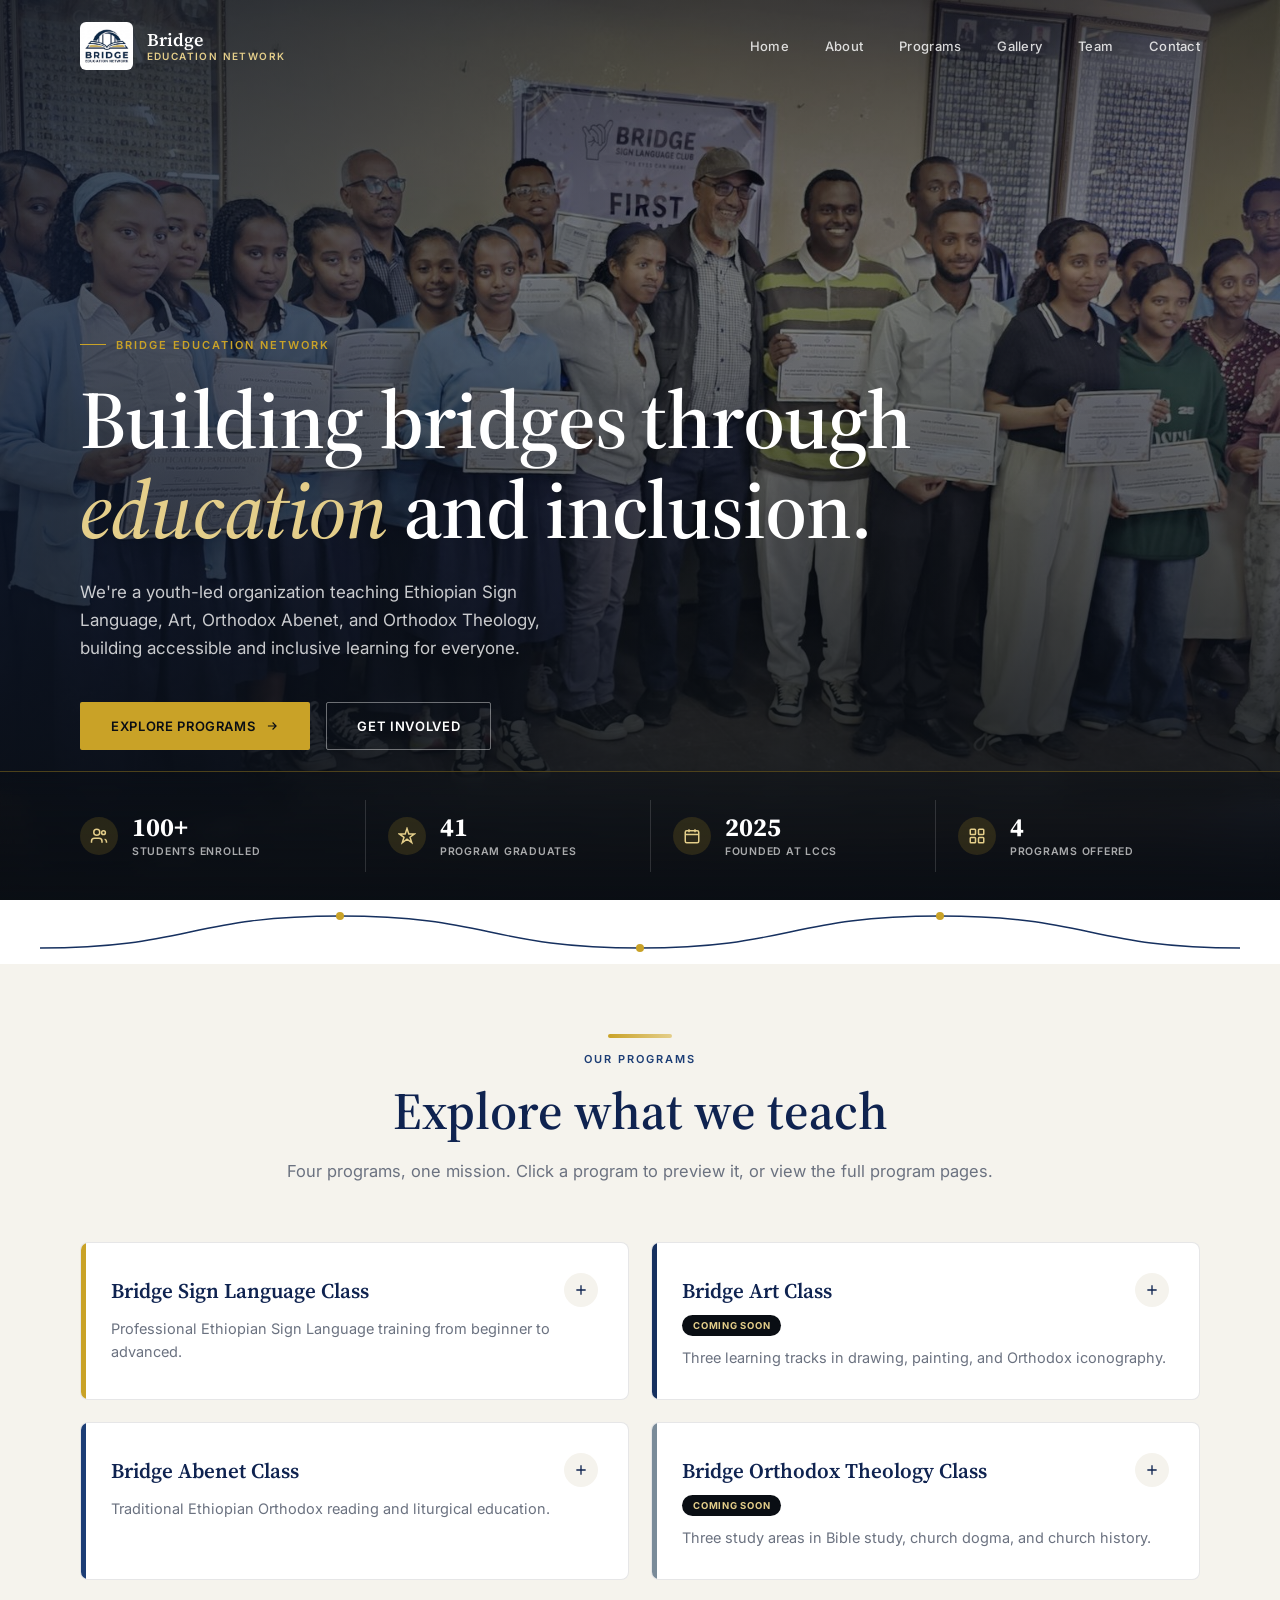
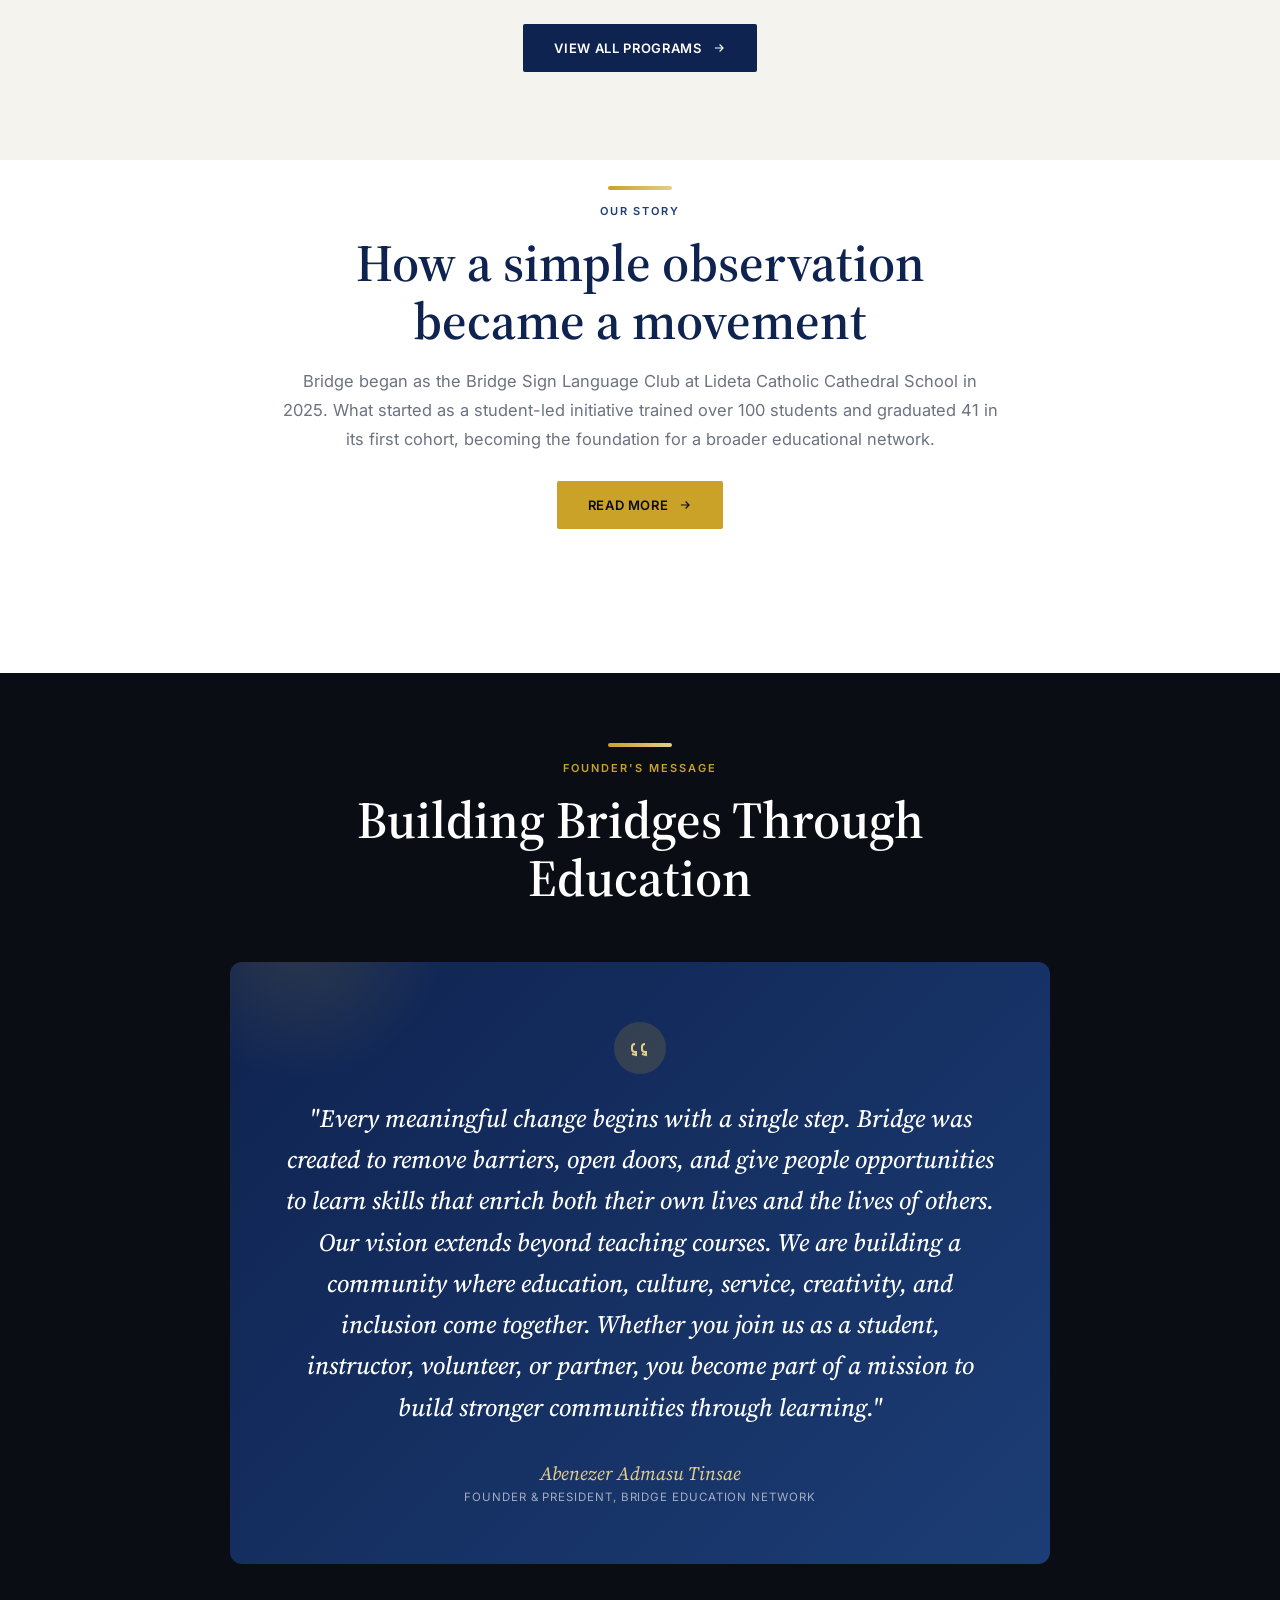
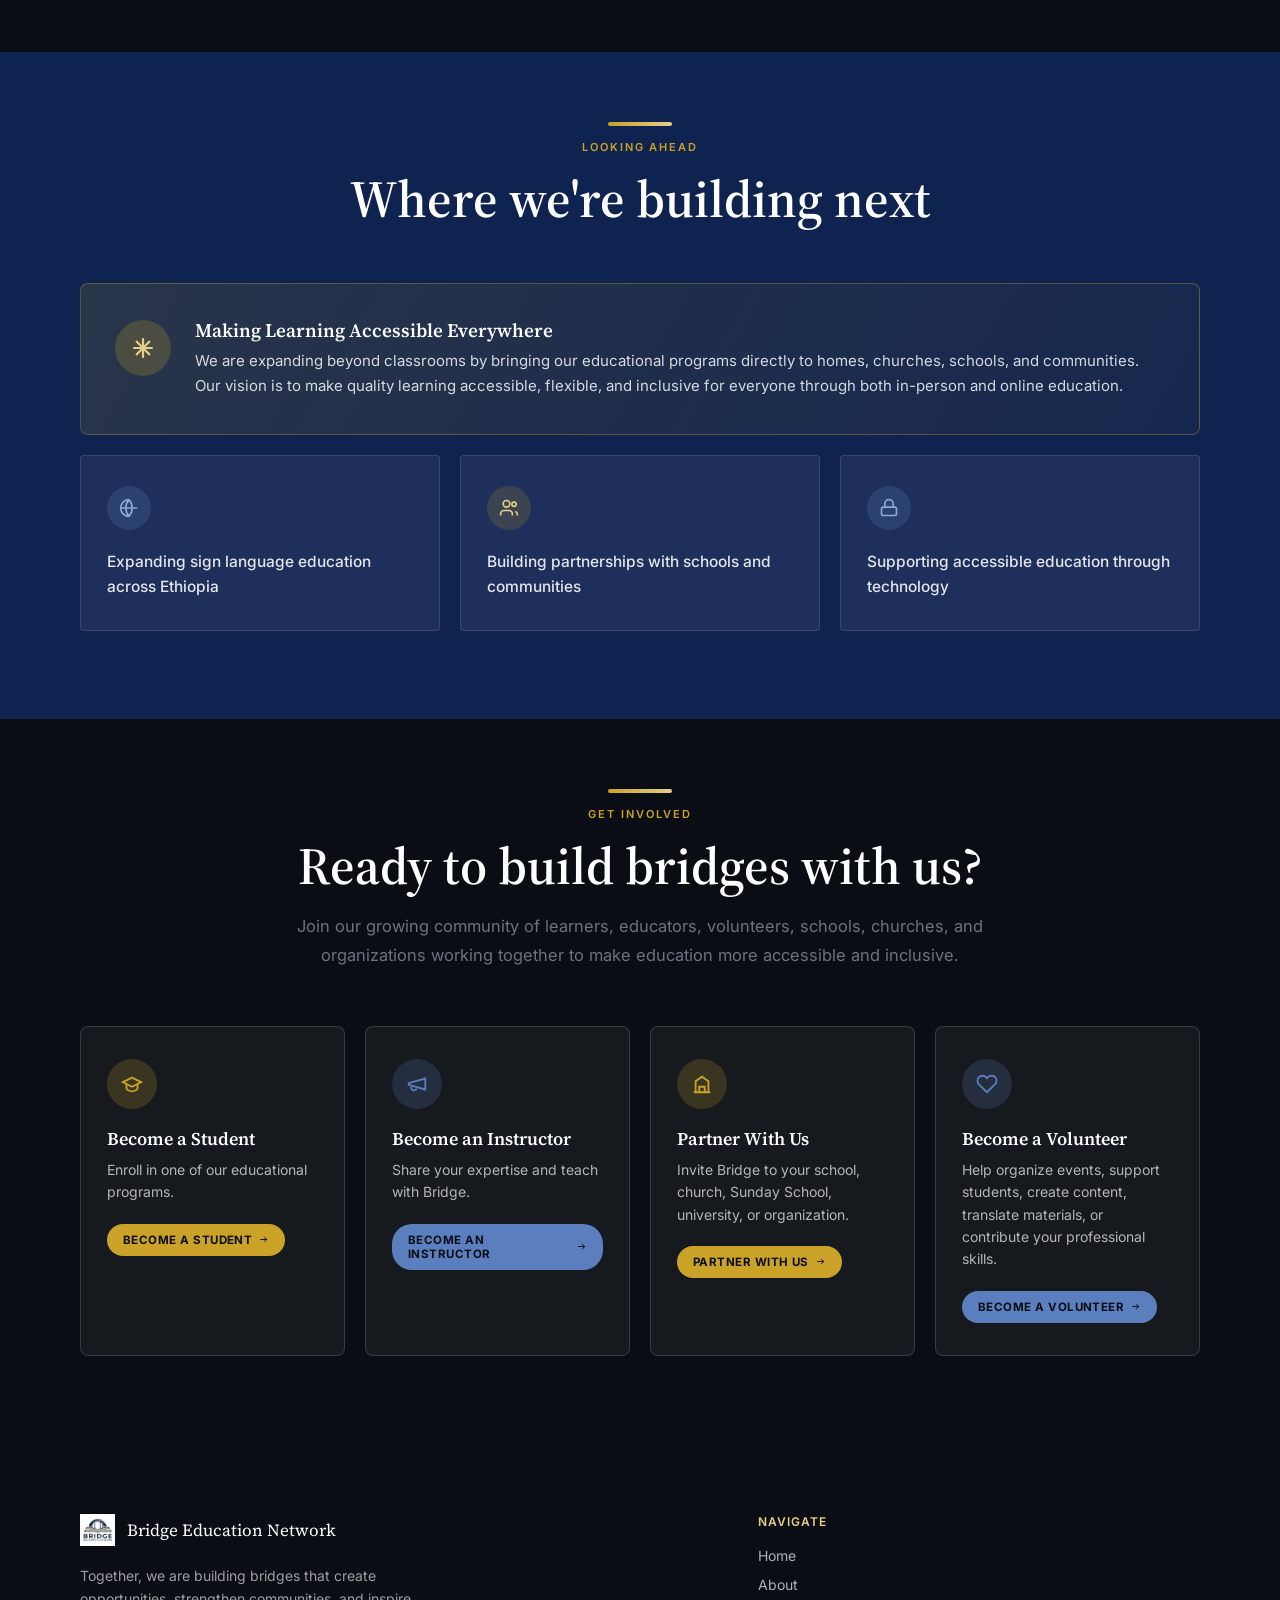
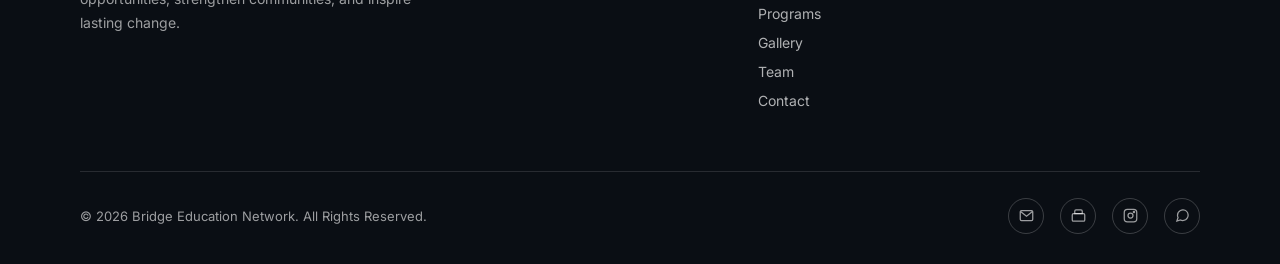
==== index.html @ 85d69e03 "Add files via upload Initial website upload" ====
<!DOCTYPE html>
<html lang="en">
<head>
<meta charset="UTF-8">
<meta name="viewport" content="width=device-width, initial-scale=1.0">
<title>Bridge Education Network</title>
<meta name="description" content="A youth-led educational organization in Ethiopia building inclusive communities through accessible learning in sign language, art, Orthodox Abenet, and theology.">

<meta property="og:description" content="Building bridges through education and inclusion — sign language, art, Orthodox Abenet, and theology programs for everyone.">
<meta property="og:image" content="assets/hero-group.jpg">
<meta property="og:type" content="website">
<link rel="icon" type="image/jpeg" href="assets/favicon.jpg">
<link rel="icon" type="image/jpeg" href="assets/logo.jpg">
<link rel="preconnect" href="https://fonts.googleapis.com">
<link rel="preconnect" href="https://fonts.gstatic.com" crossorigin>
<link href="https://fonts.googleapis.com/css2?family=Source+Serif+4:opsz,wght@8..60,400;8..60,500;8..60,600;8..60,700&family=Inter:wght@400;500;600;700&display=swap" rel="stylesheet">
<link rel="stylesheet" href="assets/style.css">
</head>
<body>

<div id="bridge-progress"><div id="bridge-progress-fill"></div></div>

<header id="siteHeader">
  <nav>
    <a href="index.html#home" class="brand">
      <img src="assets/logo.jpg" alt="Bridge Education Network logo" onerror="this.style.display='none'">
      <div>
        <span>Bridge</span>
        <small>Education Network</small>
      </div>
    </a>
    <div class="nav-links" id="navLinks">
      <a href="index.html" onclick="closeMenu()">Home</a>
      <a href="about.html" onclick="closeMenu()">About</a>
      <a href="programs.html" onclick="closeMenu()">Programs</a>
      <a href="gallery.html" onclick="closeMenu()">Gallery</a>
      <a href="team.html" onclick="closeMenu()">Team</a>
      <a href="contact.html" onclick="closeMenu()">Contact</a>
    </div>
    <button class="menu-btn" id="menuBtn" aria-label="Open menu">☰</button>
  </nav>
</header>
<div class="nav-overlay" id="navOverlay"></div>

<!-- HERO -->
<section class="hero" id="home">
  <div class="hero-bg"></div>
  <div class="hero-scrim"></div>
  <div class="hero-content">
    <div class="eyebrow">Bridge Education Network</div>
    <h1>Building bridges through <em>education</em> and inclusion.</h1>
    <p class="hero-sub">We're a youth-led organization teaching Ethiopian Sign Language, Art, Orthodox Abenet, and Orthodox Theology, building accessible and inclusive learning for everyone.</p>
    <div class="hero-actions">
      <a href="programs.html" class="btn btn-primary">Explore Programs <svg viewBox="0 0 24 24" fill="none" stroke="currentColor" stroke-width="2" aria-hidden="true"><path d="M5 12h14M13 6l6 6-6 6"/></svg></a>
      <a href="#involved" class="btn btn-outline">Get Involved</a>
    </div>
  </div>
  <div class="hero-stats">
    <div class="hero-stats-inner">
      <div class="stat">
        <div class="stat-icon"><svg viewBox="0 0 24 24" fill="none" stroke="currentColor" stroke-width="2" aria-hidden="true"><circle cx="9" cy="7" r="4"/><path d="M2 21v-2a4 4 0 014-4h6a4 4 0 014 4v2"/><circle cx="18" cy="7.5" r="2.5"/><path d="M22 21v-1.5a3.5 3.5 0 00-2.5-3.36"/></svg></div>
        <div><div class="num counter-num" data-target="100" data-suffix="+">0</div><div class="lbl">Students Enrolled</div></div>
      </div>
      <div class="stat">
        <div class="stat-icon"><svg viewBox="0 0 24 24" fill="none" stroke="currentColor" stroke-width="2" aria-hidden="true"><path d="M12 2l2.4 7.2H22l-6 4.4 2.3 7.2-6.3-4.5L5.7 21l2.3-7.2-6-4.4h7.6z"/></svg></div>
        <div><div class="num counter-num" data-target="41" data-suffix="">0</div><div class="lbl">Program Graduates</div></div>
      </div>
      <div class="stat">
        <div class="stat-icon"><svg viewBox="0 0 24 24" fill="none" stroke="currentColor" stroke-width="2" aria-hidden="true"><rect x="3" y="5" width="18" height="16" rx="2"/><path d="M16 3v4M8 3v4M3 10h18"/></svg></div>
        <div><div class="num">2025</div><div class="lbl">Founded At LCCS</div></div>
      </div>
      <div class="stat">
        <div class="stat-icon"><svg viewBox="0 0 24 24" fill="none" stroke="currentColor" stroke-width="2" aria-hidden="true"><rect x="3" y="3" width="7" height="7" rx="1"/><rect x="14" y="3" width="7" height="7" rx="1"/><rect x="3" y="14" width="7" height="7" rx="1"/><rect x="14" y="14" width="7" height="7" rx="1"/></svg></div>
        <div><div class="num counter-num" data-target="4" data-suffix="">0</div><div class="lbl">Programs Offered</div></div>
      </div>
    </div>
  </div>
</section>

<div class="bridge-divider" id="bridgeDivider">
  <svg viewBox="0 0 1200 64" preserveAspectRatio="none" aria-hidden="true">
    <path d="M0,48 C150,48 150,16 300,16 C450,16 450,48 600,48 C750,48 750,16 900,16 C1050,16 1050,48 1200,48" />
    <circle cx="300" cy="16" r="4"/>
    <circle cx="600" cy="48" r="4"/>
    <circle cx="900" cy="16" r="4"/>
  </svg>
</div>

<!-- OUR PROGRAMS -->
<section class="section section-parchment" id="programs">
  <div class="wrap">
    <div class="head-lg reveal">
      <div class="eyebrow dark">Our Programs</div>
      <h2>Explore what we teach</h2>
      <p>Four programs, one mission. Click a program to preview it, or view the full program pages.</p>
    </div>
    <div class="summary-programs-grid reveal-stagger">
      <div class="summary-card" onclick="this.classList.toggle('expanded')">
        <div class="summary-card-top">
          <h3>Bridge Sign Language Class</h3>
          <div class="summary-toggle"><svg viewBox="0 0 24 24" fill="none" stroke="currentColor" stroke-width="2" aria-hidden="true"><path d="M12 5v14M5 12h14"/></svg></div>
        </div>
        <p class="summary-desc">Professional Ethiopian Sign Language training from beginner to advanced.</p>
        <div class="summary-body">
          <div class="summary-body-inner">
            <h5>What It Is</h5>
            <p>Professional Ethiopian Sign Language training from beginner to advanced levels, helping bridge communication between Deaf and hearing communities.</p>
            <h5>Who It's For</h5>
            <p>Everyone.</p>
            <h5>Learning Methods</h5>
            <ul>
              <li>Online Group Classes</li>
              <li>Online Private (VIP)</li>
              <li>Home-to-Home Private (VIP)</li>
              <li>Schools &amp; Organizations</li>
            </ul>
            <h5>Applications Open — Cohort 1</h5>
            <ul>
              <li>Beginner: Tue &amp; Sat, 3:00–4:00 PM or 7:00–8:00 PM — starts Aug 15, 2026</li>
              <li>Intermediate: Tue &amp; Sat, 4:00–5:00 PM or 6:00–7:00 PM — starts Aug 15–18, 2026</li>
            </ul>
            <div class="countdown-row" data-countdown="2026-08-15T00:00:00+03:00" style="margin-top:14px;">
              <div class="countdown-unit"><div class="num cd-days">00</div><div class="lbl">Days</div></div>
              <div class="countdown-unit"><div class="num cd-hours">00</div><div class="lbl">Hours</div></div>
              <div class="countdown-unit"><div class="num cd-mins">00</div><div class="lbl">Minutes</div></div>
              <div class="countdown-unit"><div class="num cd-secs">00</div><div class="lbl">Seconds</div></div>
            </div>
            <a href="programs.html#sign-language" class="summary-learnmore">Learn More <svg viewBox="0 0 24 24" fill="none" stroke="currentColor" stroke-width="2" aria-hidden="true"><path d="M5 12h14M13 6l6 6-6 6"/></svg></a>
          </div>
        </div>
      </div>
      <div class="summary-card" onclick="this.classList.toggle('expanded')">
        <div class="summary-card-top">
          <h3>Bridge Art Class</h3>
          <div class="summary-toggle"><svg viewBox="0 0 24 24" fill="none" stroke="currentColor" stroke-width="2" aria-hidden="true"><path d="M12 5v14M5 12h14"/></svg></div>
        </div>
        <span class="coming-soon-badge" style="position:static;display:inline-block;margin-top:8px;">Coming Soon</span>
        <p class="summary-desc">Three learning tracks in drawing, painting, and Orthodox iconography.</p>
        <div class="summary-body">
          <div class="summary-body-inner">
            <h5>What It Is</h5>
            <p>Three learning tracks covering Pencil Drawing, Watercolor and Oil and Acrylic Painting, and Orthodox Iconography.</p>
            <h5>Who It's For</h5>
            <p>Everyone.</p>
            <h5>Learning Methods</h5>
            <ul>
              <li>Online Group Classes</li>
              <li>Online Private (VIP)</li>
              <li>Home-to-Home Private (VIP)</li>
              <li>Schools and Organizations</li>
            </ul>
            <a href="programs.html#art-school" class="summary-learnmore">Learn More <svg viewBox="0 0 24 24" fill="none" stroke="currentColor" stroke-width="2" aria-hidden="true"><path d="M5 12h14M13 6l6 6-6 6"/></svg></a>
          </div>
        </div>
      </div>
      <div class="summary-card" onclick="this.classList.toggle('expanded')">
        <div class="summary-card-top">
          <h3>Bridge Abenet Class</h3>
          <div class="summary-toggle"><svg viewBox="0 0 24 24" fill="none" stroke="currentColor" stroke-width="2" aria-hidden="true"><path d="M12 5v14M5 12h14"/></svg></div>
        </div>
        <p class="summary-desc">Traditional Ethiopian Orthodox reading and liturgical education.</p>
        <div class="summary-body">
          <div class="summary-body-inner">
            <h5>What It Is</h5>
            <p>Traditional Ethiopian Orthodox reading and liturgical education across two divisions.</p>
            <h5>Who It's For</h5>
            <p>Children, youth, adults, families, and anyone interested.</p>
            <h5>Learning Methods</h5>
            <ul>
              <li>Online Group Classes</li>
              <li>Online Private (VIP)</li>
              <li>Home-to-Home Private (VIP)</li>
            </ul>
            <h5>Applications Open</h5>
            <ul>
              <li>Reading Division: Mon &amp; Fri, 3:00–4:00 PM</li>
              <li>Melody Division: Mon &amp; Fri, 4:00–5:00 PM</li>
              <li>Starting August 17, 2026</li>
            </ul>
            <div class="countdown-row" data-countdown="2026-08-17T00:00:00+03:00" style="margin-top:14px;">
              <div class="countdown-unit"><div class="num cd-days">00</div><div class="lbl">Days</div></div>
              <div class="countdown-unit"><div class="num cd-hours">00</div><div class="lbl">Hours</div></div>
              <div class="countdown-unit"><div class="num cd-mins">00</div><div class="lbl">Minutes</div></div>
              <div class="countdown-unit"><div class="num cd-secs">00</div><div class="lbl">Seconds</div></div>
            </div>
            <a href="programs.html#abenet" class="summary-learnmore">Learn More <svg viewBox="0 0 24 24" fill="none" stroke="currentColor" stroke-width="2" aria-hidden="true"><path d="M5 12h14M13 6l6 6-6 6"/></svg></a>
          </div>
        </div>
      </div>
      <div class="summary-card" onclick="this.classList.toggle('expanded')">
        <div class="summary-card-top">
          <h3>Bridge Orthodox Theology Class</h3>
          <div class="summary-toggle"><svg viewBox="0 0 24 24" fill="none" stroke="currentColor" stroke-width="2" aria-hidden="true"><path d="M12 5v14M5 12h14"/></svg></div>
        </div>
        <span class="coming-soon-badge" style="position:static;display:inline-block;margin-top:8px;">Coming Soon</span>
        <p class="summary-desc">Three study areas in Bible study, church dogma, and church history.</p>
        <div class="summary-body">
          <div class="summary-body-inner">
            <h5>What It Is</h5>
            <p>Three study areas covering Bible Study, Church Dogma, and Church History.</p>
            <h5>Who It's For</h5>
            <p>Children, youth, adults, families, and anyone interested.</p>
            <h5>Learning Methods</h5>
            <ul>
              <li>Group Classes</li>
              <li>Online Private (VIP)</li>
              <li>Home-to-Home Private (VIP)</li>
            </ul>
            <a href="programs.html#theology" class="summary-learnmore">Learn More <svg viewBox="0 0 24 24" fill="none" stroke="currentColor" stroke-width="2" aria-hidden="true"><path d="M5 12h14M13 6l6 6-6 6"/></svg></a>
          </div>
        </div>
      </div>
    </div>
    <div style="text-align:center;margin-top:44px;">
      <a href="programs.html" class="btn btn-primary" style="background:var(--navy);color:#fff;">View All Programs <svg viewBox="0 0 24 24" fill="none" stroke="currentColor" stroke-width="2" aria-hidden="true"><path d="M5 12h14M13 6l6 6-6 6"/></svg></a>
    </div>
  </div>
</section>

<!-- OUR STORY (short) -->
<section class="section" id="story">
  <div class="wrap">
    <div class="head-lg reveal">
      <div class="eyebrow dark">Our Story</div>
      <h2>How a simple observation became a movement</h2>
      <p>Bridge began as the Bridge Sign Language Club at Lideta Catholic Cathedral School in 2025. What started as a student-led initiative trained over 100 students and graduated 41 in its first cohort, becoming the foundation for a broader educational network.</p>
      <a href="about.html" class="btn btn-primary" style="margin-top:28px;">Read More <svg viewBox="0 0 24 24" fill="none" stroke="currentColor" stroke-width="2" aria-hidden="true"><path d="M5 12h14M13 6l6 6-6 6"/></svg></a>
    </div>
  </div>
</section>

<!-- FOUNDER'S MESSAGE -->
<section class="section section-dark">
  <div class="wrap">
    <div class="head-lg reveal">
      <div class="eyebrow">Founder's Message</div>
      <h2 style="color:var(--white);">Building Bridges Through Education</h2>
    </div>
    <div class="founder-msg-panel reveal">
      <div class="founder-msg-quote-icon"><svg viewBox="0 0 24 24" fill="none" stroke="currentColor" stroke-width="2" aria-hidden="true"><path d="M7 8a3 3 0 00-3 3v2a3 3 0 003 3h1v3l-4-1M17 8a3 3 0 00-3 3v2a3 3 0 003 3h1v3l-4-1"/></svg></div>
      <blockquote>"Every meaningful change begins with a single step. Bridge was created to remove barriers, open doors, and give people opportunities to learn skills that enrich both their own lives and the lives of others. Our vision extends beyond teaching courses. We are building a community where education, culture, service, creativity, and inclusion come together. Whether you join us as a student, instructor, volunteer, or partner, you become part of a mission to build stronger communities through learning."</blockquote>
      <div class="founder-msg-sign">
        <div class="name">Abenezer Admasu Tinsae</div>
        <div class="role">Founder &amp; President, Bridge Education Network</div>
      </div>
    </div>
  </div>
</section>

<!-- LOOKING AHEAD -->
<section class="section section-navy">
  <div class="wrap">
    <div class="head-lg reveal">
      <div class="eyebrow">Looking Ahead</div>
      <h2>Where we're building next</h2>
    </div>
    <div class="ahead-grid reveal-stagger">
      <div class="ahead-featured">
        <div class="ahead-icon"><svg viewBox="0 0 24 24" fill="none" stroke="currentColor" stroke-width="2" aria-hidden="true"><path d="M3 12h18M12 3v18M5.6 5.6l12.8 12.8M18.4 5.6L5.6 18.4"/></svg></div>
        <div>
          <h4>Making Learning Accessible Everywhere</h4>
          <p>We are expanding beyond classrooms by bringing our educational programs directly to homes, churches, schools, and communities. Our vision is to make quality learning accessible, flexible, and inclusive for everyone through both in-person and online education.</p>
        </div>
      </div>
      <div class="ahead-card">
        <div class="ahead-icon"><svg viewBox="0 0 24 24" fill="none" stroke="currentColor" stroke-width="2" aria-hidden="true"><path d="M2 12h20M2 12a10 10 0 0110-10M2 12a10 10 0 0010 10M12 2a15 15 0 010 20M12 2a15 15 0 000 20"/></svg></div>
        <p>Expanding sign language education across Ethiopia</p>
      </div>
      <div class="ahead-card">
        <div class="ahead-icon"><svg viewBox="0 0 24 24" fill="none" stroke="currentColor" stroke-width="2" aria-hidden="true"><circle cx="9" cy="7" r="4"/><path d="M2 21v-2a4 4 0 014-4h6a4 4 0 014 4v2"/><circle cx="18" cy="7.5" r="2.5"/><path d="M22 21v-1.5a3.5 3.5 0 00-2.5-3.36"/></svg></div>
        <p>Building partnerships with schools and communities</p>
      </div>
      <div class="ahead-card">
        <div class="ahead-icon"><svg viewBox="0 0 24 24" fill="none" stroke="currentColor" stroke-width="2" aria-hidden="true"><rect x="3" y="11" width="18" height="10" rx="2"/><path d="M7 11V7a5 5 0 0110 0v4"/></svg></div>
        <p>Supporting accessible education through technology</p>
      </div>
    </div>
  </div>
</section>

<!-- GET INVOLVED -->
<section class="section section-dark" id="involved">
  <div class="wrap">
    <div class="head-lg reveal">
      <div class="eyebrow">Get Involved</div>
      <h2>Ready to build bridges with us?</h2>
      <p>Join our growing community of learners, educators, volunteers, schools, churches, and organizations working together to make education more accessible and inclusive.</p>
    </div>
    <div class="involve-grid-4 reveal-stagger">
      <div class="involve-card-4">
        <div class="involve-icon-4"><svg viewBox="0 0 24 24" fill="none" stroke="currentColor" stroke-width="2" aria-hidden="true"><path d="M22 10L12 5 2 10l10 5 10-5z"/><path d="M6 12v5c0 1 3 3 6 3s6-2 6-3v-5"/></svg></div>
        <h4>Become a Student</h4>
        <p>Enroll in one of our educational programs.</p>
        <a href="programs.html" class="btn-mini">Become a Student <svg viewBox="0 0 24 24" fill="none" stroke="currentColor" stroke-width="2" aria-hidden="true"><path d="M5 12h14M13 6l6 6-6 6"/></svg></a>
      </div>
      <div class="involve-card-4">
        <div class="involve-icon-4"><svg viewBox="0 0 24 24" fill="none" stroke="currentColor" stroke-width="2" aria-hidden="true"><path d="M3 11l18-5v12L3 13v-2z"/><path d="M11.6 16.8a3 3 0 11-5.8-1.6"/></svg></div>
        <h4>Become an Instructor</h4>
        <p>Share your expertise and teach with Bridge.</p>
        <a href="https://docs.google.com/forms/d/e/1FAIpQLSeexJtd1vPkFX62bIq1WUxkhwI988SC7ESayJjT0i0_mYStSA/viewform?usp=header" target="_blank" rel="noopener" class="btn-mini">Become an Instructor <svg viewBox="0 0 24 24" fill="none" stroke="currentColor" stroke-width="2" aria-hidden="true"><path d="M5 12h14M13 6l6 6-6 6"/></svg></a>
      </div>
      <div class="involve-card-4">
        <div class="involve-icon-4"><svg viewBox="0 0 24 24" fill="none" stroke="currentColor" stroke-width="2" aria-hidden="true"><path d="M3 21h18M5 21V9l7-5 7 5v12M9 21v-6h6v6"/></svg></div>
        <h4>Partner With Us</h4>
        <p>Invite Bridge to your school, church, Sunday School, university, or organization.</p>
        <a href="https://docs.google.com/forms/d/e/1FAIpQLSenZ641328FduWe3-IE26QfKXOVllN1DyhtoxNlYPqR67pShw/viewform?usp=publish-editor" target="_blank" rel="noopener" class="btn-mini">Partner With Us <svg viewBox="0 0 24 24" fill="none" stroke="currentColor" stroke-width="2" aria-hidden="true"><path d="M5 12h14M13 6l6 6-6 6"/></svg></a>
      </div>
      <div class="involve-card-4">
        <div class="involve-icon-4"><svg viewBox="0 0 24 24" fill="none" stroke="currentColor" stroke-width="2" aria-hidden="true"><path d="M20.8 4.6a5.5 5.5 0 00-7.8 0L12 5.6l-1-1a5.5 5.5 0 00-7.8 7.8l1 1L12 21l7.8-7.8 1-1a5.5 5.5 0 000-7.8z"/></svg></div>
        <h4>Become a Volunteer</h4>
        <p>Help organize events, support students, create content, translate materials, or contribute your professional skills.</p>
        <a href="https://docs.google.com/forms/d/e/1FAIpQLScnXI7FhmiaOCxs4dlCKsOkVjYGXLHRwp_Mey73QpiS1-8Lzw/viewform?usp=publish-editor" target="_blank" rel="noopener" class="btn-mini">Become a Volunteer <svg viewBox="0 0 24 24" fill="none" stroke="currentColor" stroke-width="2" aria-hidden="true"><path d="M5 12h14M13 6l6 6-6 6"/></svg></a>
      </div>
    </div>
  </div>
</section>

<footer>
  <div class="wrap">
    <div class="footer-top" style="grid-template-columns:1.4fr 1fr;">
      <div>
        <div class="footer-brand">
          <img src="assets/logo.jpg" alt="Bridge logo" onerror="this.style.display='none'">
          <span>Bridge Education Network</span>
        </div>
        <p>Together, we are building bridges that create opportunities, strengthen communities, and inspire lasting change.</p>
      </div>
      <div class="footer-col">
        <h5>Navigate</h5>
        <a href="index.html">Home</a>
        <a href="about.html">About</a>
        <a href="programs.html">Programs</a>
        <a href="gallery.html">Gallery</a>
        <a href="team.html">Team</a>
        <a href="contact.html">Contact</a>
      </div>
    </div>
    <div class="footer-bottom">
      <span>© 2026 Bridge Education Network. All Rights Reserved.</span>
      <div class="footer-social">
        <a href="mailto:bridgeedunetwork@gmail.com" aria-label="Email"><svg viewBox="0 0 24 24" fill="none" stroke="currentColor" stroke-width="2" aria-hidden="true"><rect x="2" y="4" width="20" height="16" rx="2"/><path d="M3 6l9 7 9-7"/></svg></a>
        <a href="https://www.linkedin.com/in/bridge-education-network-707793424/" target="_blank" rel="noopener" aria-label="LinkedIn"><svg viewBox="0 0 24 24" fill="none" stroke="currentColor" stroke-width="2" aria-hidden="true"><rect x="2" y="9" width="20" height="12" rx="2"/><path d="M16 3H8a2 2 0 00-2 2v4h12V5a2 2 0 00-2-2z"/></svg></a>
        <a href="https://www.instagram.com/bridge_education_network/" target="_blank" rel="noopener" aria-label="Instagram"><svg viewBox="0 0 24 24" fill="none" stroke="currentColor" stroke-width="2" aria-hidden="true"><rect x="2" y="2" width="20" height="20" rx="5"/><circle cx="12" cy="12" r="4"/><circle cx="17.5" cy="6.5" r="1"/></svg></a>
        <a href="https://wa.me/bridgeeducationnetwork" target="_blank" rel="noopener" aria-label="WhatsApp"><svg viewBox="0 0 24 24" fill="none" stroke="currentColor" stroke-width="2" aria-hidden="true"><path d="M21 11.5a8.38 8.38 0 01-.9 3.8 8.5 8.5 0 01-7.6 4.7 8.38 8.38 0 01-3.8-.9L3 21l1.9-5.7a8.38 8.38 0 01-.9-3.8 8.5 8.5 0 014.7-7.6 8.38 8.38 0 013.8-.9h.5a8.48 8.48 0 018 8v.5z"/></svg></a>
      </div>
    </div>
  </div>
</footer>

<script>
  const header = document.getElementById('siteHeader');
  const progressFill = document.getElementById('bridge-progress-fill');
  window.addEventListener('scroll', () => {
    if(!header) return;
    header.classList.toggle('scrolled', window.scrollY > 40);
    const h = document.documentElement;
    const pct = (h.scrollTop) / (h.scrollHeight - h.clientHeight) * 100;
    if(progressFill) progressFill.style.width = pct + '%';
  });

  const menuBtn = document.getElementById('menuBtn');
  const navLinks = document.getElementById('navLinks');
  const navOverlay = document.getElementById('navOverlay');
  function closeMenu(){
    if(navLinks) navLinks.classList.remove('open');
    if(navOverlay) navOverlay.classList.remove('open');
    if(menuBtn){
      menuBtn.textContent = '☰';
      menuBtn.setAttribute('aria-label', 'Open menu');
    }
  }
  if(menuBtn && navLinks && navOverlay){
    menuBtn.addEventListener('click', () => {
      const isOpen = navLinks.classList.toggle('open');
      navOverlay.classList.toggle('open', isOpen);
      menuBtn.textContent = isOpen ? '✕' : '☰';
      menuBtn.setAttribute('aria-label', isOpen ? 'Close menu' : 'Open menu');
    });
    navOverlay.addEventListener('click', closeMenu);
  }
  document.addEventListener('keydown', (e) => { if(e.key === 'Escape') closeMenu(); });

  const revealEls = document.querySelectorAll('.reveal, .reveal-stagger, .bridge-divider');
  const io = new IntersectionObserver((entries) => {
    entries.forEach(e => { if(e.isIntersecting){ e.target.classList.add('in-view'); } });
  }, { threshold: 0.15 });
  revealEls.forEach(el => io.observe(el));

  const counters = document.querySelectorAll('.counter-num');
  const counterIO = new IntersectionObserver((entries) => {
    entries.forEach(entry => {
      if(entry.isIntersecting){
        const el = entry.target;
        const target = parseInt(el.dataset.target, 10);
        const suffix = el.dataset.suffix || '';
        const duration = 1400;
        const start = performance.now();
        function tick(now){
          const progress = Math.min((now - start) / duration, 1);
          const eased = 1 - Math.pow(1 - progress, 3);
          el.textContent = Math.round(eased * target) + suffix;
          if(progress < 1) requestAnimationFrame(tick);
        }
        requestAnimationFrame(tick);
        counterIO.unobserve(el);
      }
    });
  }, { threshold: 0.5 });
  counters.forEach(el => counterIO.observe(el));

  // Live countdown timers
  function initCountdown(el){
    const target = new Date(el.dataset.countdown).getTime();
    const dEl = el.querySelector('.cd-days'), hEl = el.querySelector('.cd-hours'), mEl = el.querySelector('.cd-mins'), sEl = el.querySelector('.cd-secs');
    function tick(){
      let diff = Math.max(0, target - Date.now());
      const days = Math.floor(diff / 86400000); diff -= days * 86400000;
      const hours = Math.floor(diff / 3600000); diff -= hours * 3600000;
      const mins = Math.floor(diff / 60000); diff -= mins * 60000;
      const secs = Math.floor(diff / 1000);
      if(dEl) dEl.textContent = String(days).padStart(2,'0');
      if(hEl) hEl.textContent = String(hours).padStart(2,'0');
      if(mEl) mEl.textContent = String(mins).padStart(2,'0');
      if(sEl) sEl.textContent = String(secs).padStart(2,'0');
    }
    tick();
    setInterval(tick, 1000);
  }
  document.querySelectorAll('[data-countdown]').forEach(initCountdown);
</script>

</body>
</html>
---- assets/style.css ----
:root{
    --ink:#0A0E14;
    --navy:#0F2350;
    --navy-2:#16305F;
    --navy-3:#1C3D75;
    --white:#FFFFFF;
    --parchment:#F5F3ED;
    --gold:#C9A227;
    --gold-soft:#E4CE8A;
    --gray:#6B7280;
    --line:rgba(255,255,255,0.14);
    --line-dark:rgba(10,14,20,0.1);
    --serif: 'Source Serif 4', Georgia, serif;
    --sans: 'Inter', -apple-system, sans-serif;
  }

  *{margin:0;padding:0;box-sizing:border-box;}
  html{scroll-behavior:smooth;}
  body{
    font-family:var(--sans);
    background:var(--white);
    color:var(--ink);
    overflow-x:hidden;
    -webkit-font-smoothing:antialiased;
  }
  img{display:block;max-width:100%;}
  a{color:inherit;text-decoration:none;}
  .eyebrow{
    font-family:var(--sans);
    font-size:11px;
    font-weight:600;
    letter-spacing:.18em;
    text-transform:uppercase;
    color:var(--gold);
  }
  .eyebrow.dark{color:var(--navy-3);}
  .program-number{
    font-size:15px;font-weight:700;letter-spacing:.14em;color:var(--gold);
    background:var(--parchment);display:inline-block;padding:6px 16px;border-radius:20px;
    border:1px solid var(--line-dark);margin-bottom:10px;
  }
  h1,h2,h3,h4{font-family:var(--serif);font-weight:600;line-height:1.1;}
  .wrap{max-width:1200px;margin:0 auto;padding:0 40px;}
  section{position:relative;}

  /* ---------- SCROLL PROGRESS BRIDGE ---------- */
  #bridge-progress{
    position:fixed;top:0;left:0;width:100%;height:3px;z-index:999;
    background:transparent;
  }
  #bridge-progress-fill{
    height:100%;width:0%;
    background:linear-gradient(90deg, var(--gold) 0%, var(--gold-soft) 100%);
    transition:width .08s linear;
  }

  /* ---------- NAV ---------- */
  header{
    position:fixed;top:0;left:0;width:100%;z-index:900;
    padding:22px 0;
    transition:background .35s ease, padding .35s ease, box-shadow .35s ease;
  }
  header.scrolled{
    background:rgba(10,14,20,0.92);
    backdrop-filter:blur(10px);
    padding:14px 0;
    box-shadow:0 1px 0 var(--line);
  }
  nav{
    display:flex;align-items:center;justify-content:space-between;
    max-width:1200px;margin:0 auto;padding:0 40px;
  }
  .brand{display:flex;align-items:center;gap:14px;}
  .brand img{height:48px;width:auto;border-radius:6px;}
  .brand span{
    font-family:var(--serif);font-size:18px;font-weight:600;
    color:var(--white);letter-spacing:.01em;line-height:1.15;
  }
  .brand small{display:block;font-family:var(--sans);font-size:10px;letter-spacing:.14em;text-transform:uppercase;color:var(--gold-soft);font-weight:600;}
  .nav-links{display:flex;gap:36px;align-items:center;}
  .nav-links a{
    font-size:13px;font-weight:500;color:rgba(255,255,255,0.82);
    letter-spacing:.02em;position:relative;padding:4px 0;
    transition:color .25s ease;
  }
  .nav-links a::after{
    content:'';position:absolute;left:0;bottom:0;width:0;height:1px;
    background:var(--gold);transition:width .3s ease;
  }
  .nav-links a:hover{color:var(--white);}
  .nav-links a:hover::after{width:100%;}
  .menu-btn{display:none;background:none;border:none;color:var(--white);font-size:22px;cursor:pointer;position:relative;z-index:960;}

  /* ---------- HERO ---------- */
  .hero{
    height:100vh;min-height:680px;position:relative;
    display:flex;align-items:flex-end;
    background:var(--ink);
    overflow:hidden;
  }
  .hero-bg{
    position:absolute;inset:0;
    background:url('hero-group.jpg') center 18%/cover no-repeat;
    filter:saturate(0.85) contrast(1.05);
  }
  .hero-scrim{
    position:absolute;inset:0;
    background:
      linear-gradient(180deg, rgba(10,14,20,0.65) 0%, rgba(10,14,20,0.4) 30%, rgba(10,14,20,0.65) 65%, rgba(10,14,20,0.97) 100%),
      linear-gradient(90deg, rgba(15,35,80,0.6) 0%, rgba(10,14,20,0.2) 55%);
  }
  .hero-content{
    position:relative;z-index:2;width:100%;
    padding:0 40px 150px;max-width:1200px;margin:0 auto;
  }
  .hero-content .eyebrow{margin-bottom:22px;display:inline-flex;align-items:center;gap:10px;}
  .hero-content .eyebrow::before{content:'';width:26px;height:1px;background:var(--gold);}
  .hero h1{
    font-size:clamp(40px, 6.4vw, 84px);
    color:var(--white);
    max-width:920px;
    letter-spacing:-0.01em;
  }
  .hero h1 em{font-style:italic;color:var(--gold-soft);font-weight:500;}
  .hero-sub{
    font-family:var(--sans);color:rgba(255,255,255,0.78);
    font-size:17px;line-height:1.65;max-width:520px;margin-top:24px;font-weight:400;
  }
  .hero-actions{display:flex;gap:16px;margin-top:40px;flex-wrap:wrap;}
  .btn{
    display:inline-flex;align-items:center;gap:10px;
    padding:15px 30px;font-size:13px;font-weight:600;
    letter-spacing:.05em;text-transform:uppercase;
    border-radius:2px;transition:all .3s ease;cursor:pointer;border:1px solid transparent;
  }
  .btn-primary{background:var(--gold);color:var(--ink);}
  .btn-primary:hover{background:var(--gold-soft);transform:translateY(-2px);}
  .btn-outline{border-color:rgba(255,255,255,0.4);color:var(--white);}
  .btn-outline:hover{border-color:var(--white);background:rgba(255,255,255,0.08);}
  .btn svg{width:14px;height:14px;transition:transform .3s ease;}
  .btn:hover svg{transform:translateX(3px);}

  .hero-stats{
    position:absolute;bottom:0;left:0;width:100%;z-index:3;
    background:linear-gradient(180deg, rgba(10,14,20,0.4) 0%, rgba(10,14,20,0.88) 100%);
    backdrop-filter:blur(8px);
    border-top:1px solid rgba(201,162,39,0.35);
  }
  .hero-stats-inner{
    max-width:1200px;margin:0 auto;padding:28px 40px;
    display:grid;grid-template-columns:repeat(4,1fr);gap:20px;
  }
  .stat{
    padding:14px 22px;display:flex;align-items:center;gap:14px;
    border-left:1px solid rgba(255,255,255,0.14);
  }
  .stat:first-child{border-left:none;padding-left:0;}
  .stat-icon{
    width:38px;height:38px;border-radius:50%;flex-shrink:0;
    background:rgba(201,162,39,0.16);display:flex;align-items:center;justify-content:center;
  }
  .stat-icon svg{width:18px;height:18px;color:var(--gold-soft);}
  .stat .num{font-family:var(--serif);font-size:26px;color:var(--white);font-weight:700;line-height:1;}
  .stat .num span{color:var(--gold-soft);}
  .stat .lbl{font-size:10.5px;letter-spacing:.07em;text-transform:uppercase;color:rgba(255,255,255,0.65);margin-top:5px;font-weight:600;}


  /* ---------- BRIDGE DIVIDER (signature element) ---------- */
  .bridge-divider{
    width:100%;height:64px;background:var(--white);
    display:flex;align-items:center;justify-content:center;overflow:hidden;
  }
  .bridge-divider svg{width:100%;height:100%;max-width:1200px;}
  .bridge-divider path{
    stroke:var(--navy-2);stroke-width:1.4;fill:none;
    stroke-dasharray:1400;stroke-dashoffset:1400;
    transition:stroke-dashoffset 1.6s cubic-bezier(.4,0,.2,1);
  }
  .bridge-divider.in-view path{stroke-dashoffset:0;}
  .bridge-divider circle{fill:var(--gold);opacity:0;transition:opacity .6s ease .9s;}
  .bridge-divider.in-view circle{opacity:1;}

  /* ---------- SECTION GENERIC ---------- */
  .section{padding:88px 0;}
  .section-dark{background:var(--ink);color:var(--white);}
  .section-navy{background:var(--navy);color:var(--white);}
  .section-parchment{background:var(--parchment);}
  .section-head{max-width:640px;margin-bottom:48px;}
  .section-head h2{font-size:clamp(30px,3.6vw,46px);margin-top:14px;}
  .section-head p{font-size:16px;line-height:1.7;color:var(--gray);margin-top:18px;}
  .section-dark .section-head p, .section-navy .section-head p{color:rgba(255,255,255,0.68);}

  /* ---------- ABOUT / WHO WE ARE ---------- */
  #about{padding-bottom:48px;}
  .about-grid{
    display:grid;grid-template-columns:0.9fr 1.1fr;gap:80px;align-items:start;
  }
  .about-figure{position:relative;}
  .about-figure img{width:100%;border-radius:2px;}
  .about-figure-caption{
    position:absolute;bottom:-28px;left:-28px;
    background:var(--navy);color:var(--white);
    padding:20px 26px;max-width:280px;border-left:3px solid var(--gold);
  }
  .about-figure-caption p{font-family:var(--serif);font-size:15px;font-style:italic;line-height:1.5;}
  .about-text p{font-size:16.5px;line-height:1.85;color:#3a3f4a;margin-bottom:20px;}
  .about-text p:first-of-type::first-letter{
    font-family:var(--serif);font-size:64px;font-weight:600;color:var(--navy);
    float:left;line-height:0.8;padding-right:10px;padding-top:8px;
  }

  /* ---------- STORY TIMELINE ---------- */
  #story{padding-top:44px;}
  .story-block{
    display:grid;grid-template-columns:180px 1fr;gap:40px;
    background:var(--white);border-radius:6px;padding:34px 36px;margin-bottom:18px;
    box-shadow:0 8px 24px rgba(15,35,80,0.06);border-left:4px solid var(--accent, var(--gold));
    transition:transform .3s ease, box-shadow .3s ease;
  }
  .story-block:hover{transform:translateX(4px);box-shadow:0 14px 32px rgba(15,35,80,0.1);}
  .story-block:last-child{margin-bottom:0;}
  .story-block:nth-child(2){--accent:#16305F;}
  .story-block:nth-child(3){--accent:#C9A227;}
  .story-block:nth-child(4){--accent:#16305F;}
  .story-year{font-family:var(--serif);font-size:24px;color:var(--navy);font-weight:700;}
  .story-year span{
    display:block;width:max-content;font-family:var(--sans);font-size:10.5px;letter-spacing:.1em;text-transform:uppercase;
    color:var(--white);font-weight:700;margin-top:10px;background:var(--accent, var(--gold));padding:5px 11px;border-radius:20px;
  }
  .story-copy p{font-size:16px;line-height:1.8;color:#3a3f4a;}
  .story-copy ul{margin-top:16px;padding-left:0;list-style:none;}
  .story-copy li{
    font-size:15px;color:var(--navy);padding:9px 0 9px 26px;position:relative;font-weight:500;
    border-top:1px dotted var(--line-dark);
  }
  .story-copy li:first-child{border-top:none;}
  .story-copy li::before{content:'—';position:absolute;left:0;color:var(--accent, var(--gold));font-weight:700;}

  /* ---------- VISION/MISSION ---------- */
  .vm-grid{display:grid;grid-template-columns:1fr 1fr;gap:1px;background:rgba(255,255,255,0.15);border:1px solid rgba(255,255,255,0.15);}
  .vm-card{background:var(--ink);padding:56px;}
  .vm-card .eyebrow{color:var(--gold-soft);}
  .vm-card h3{font-size:28px;color:var(--white);margin-top:16px;}
  .vm-card p{font-size:16px;line-height:1.8;color:rgba(255,255,255,0.72);margin-top:18px;}

  /* ---------- VALUES ---------- */
  .values-grid{display:grid;grid-template-columns:repeat(4,1fr);gap:18px;margin-top:10px;}
  .value-card{
    background:var(--white);padding:32px 26px;border-radius:6px;
    border-top:4px solid var(--accent, var(--gold));
    box-shadow:0 6px 20px rgba(15,35,80,0.06);
    transition:transform .3s ease, box-shadow .3s ease;
  }
  .value-card:hover{transform:translateY(-6px);box-shadow:0 18px 36px rgba(15,35,80,0.14);}
  .value-card:nth-child(4n+1){--accent:#C9A227;}
  .value-card:nth-child(4n+2){--accent:#16305F;}
  .value-card:nth-child(4n+3){--accent:#7A8B99;}
  .value-card:nth-child(4n){--accent:#1C3D75;}
  .value-num{
    display:inline-flex;align-items:center;justify-content:center;width:34px;height:34px;border-radius:50%;
    font-family:var(--serif);font-size:13px;color:var(--white);font-weight:700;
    background:var(--accent, var(--gold));
  }
  .value-card h4{font-size:18px;margin-top:16px;color:var(--navy);}
  .value-card p{font-size:14px;line-height:1.65;color:var(--gray);margin-top:10px;}

  /* ---------- PROGRAMS ---------- */
  .programs-grid{display:grid;grid-template-columns:repeat(3,1fr);gap:24px;}
  .program-card{
    position:relative;background:var(--white);border:1px solid var(--line-dark);border-radius:4px;
    padding:36px 30px 30px;transition:transform .35s ease, box-shadow .35s ease, border-color .35s ease;
    overflow:hidden;
  }
  .program-card::before{
    content:'';position:absolute;top:0;left:0;width:100%;height:4px;
    background:linear-gradient(90deg, var(--accent, var(--gold)) 0%, var(--accent-soft, var(--gold-soft)) 100%);
  }
  .program-card:hover{transform:translateY(-6px);box-shadow:0 24px 48px rgba(15,35,80,0.14);border-color:transparent;}
  .program-card:nth-child(1){--accent:#C9A227;--accent-soft:#E4CE8A;}
  .program-card:nth-child(2){--accent:#16305F;--accent-soft:#5B7FBE;}
  .program-card:nth-child(3){--accent:#7A8B99;--accent-soft:#C7D0D6;}
  .program-card:nth-child(4){--accent:#1C3D75;--accent-soft:#8FA8D6;}
  .program-card:nth-child(5){--accent:#C9A227;--accent-soft:#0F2350;}
  .program-icon{
    width:52px;height:52px;border-radius:50%;
    background:color-mix(in srgb, var(--accent, var(--gold)) 14%, white);
    display:flex;align-items:center;justify-content:center;margin-bottom:22px;
  }
  .program-icon svg{width:24px;height:24px;color:var(--accent, var(--navy));}
  .program-card .program-idx{
    position:absolute;top:32px;right:28px;font-family:var(--serif);font-size:13px;
    color:var(--line-dark);font-weight:600;
  }
  .program-card h3{font-size:21px;color:var(--navy);line-height:1.25;}
  .program-card .program-tag{
    font-size:10.5px;letter-spacing:.08em;text-transform:uppercase;color:var(--accent, var(--gold));
    margin-top:8px;font-weight:700;
  }
  .program-goals{list-style:none;margin-top:18px;}
  .program-goals li{
    font-size:14px;color:#4a505c;padding:6px 0 6px 18px;position:relative;line-height:1.55;
  }
  .program-goals li::before{content:'';position:absolute;left:0;top:14px;width:6px;height:1px;background:var(--accent, var(--navy-3));}

  .program-enroll{
    display:inline-flex;align-items:center;gap:8px;margin-top:24px;
    background:#2E8B4F;color:#fff;padding:11px 22px;border-radius:4px;
    font-size:11.5px;font-weight:700;letter-spacing:.06em;text-transform:uppercase;
    transition:all .25s ease;
  }
  .program-enroll:hover{background:#256F3F;transform:translateY(-2px);}
  .program-enroll svg{width:13px;height:13px;}

  .program-card.coming-soon{
    background:repeating-linear-gradient(135deg, var(--parchment) 0 14px, #EFEBE0 14px 28px);
    border:1px dashed #C9BFA3;
  }
  .program-card.coming-soon::before{background:linear-gradient(90deg, #9A9384 0%, #C7C0AE 100%);}
  .program-card.coming-soon .program-icon{background:rgba(122,139,153,0.16);}
  .program-card.coming-soon .program-icon svg{color:#7A8B99;}
  .program-card.coming-soon h3{color:#5A5647;}
  .program-card.coming-soon .program-goals li{color:#726d5e;}
  .program-card.coming-soon:hover{transform:none;box-shadow:none;border-color:#C9BFA3;}
  .coming-soon-badge{
    position:absolute;top:28px;right:26px;
    background:var(--ink);color:var(--gold-soft);
    font-size:9.5px;font-weight:700;letter-spacing:.08em;text-transform:uppercase;
    padding:5px 11px;border-radius:20px;
  }
  .program-notify{
    display:inline-flex;align-items:center;gap:8px;margin-top:24px;
    background:transparent;color:#726d5e;padding:10px 22px;border-radius:4px;
    font-size:11.5px;font-weight:700;letter-spacing:.06em;text-transform:uppercase;
    border:1px dashed #A69C82;transition:all .25s ease;
  }
  .program-notify:hover{background:rgba(0,0,0,0.03);border-color:#726d5e;}
  .program-readmore{
    display:inline-flex;align-items:center;gap:6px;margin-top:14px;margin-left:12px;
    font-size:12px;font-weight:600;color:var(--navy);letter-spacing:.02em;
    border-bottom:1px solid transparent;transition:all .25s ease;
  }
  .program-readmore:hover{border-bottom-color:var(--navy);}
  .program-card.coming-soon .program-readmore{color:#5A5647;}
  .program-card.coming-soon .program-readmore:hover{border-bottom-color:#5A5647;}
  .program-readmore svg{width:11px;height:11px;}

  /* ---------- IMPACT STATS ---------- */
  .impact-wrap{display:grid;grid-template-columns:1fr 1fr;gap:80px;align-items:center;}
  .impact-figure{position:relative;}
  .impact-figure img{width:100%;border-radius:6px;}
  .impact-figure::before{
    content:'';position:absolute;top:-14px;left:-14px;width:100%;height:100%;
    border:3px solid var(--gold);border-radius:6px;z-index:-1;
  }
  .impact-numbers{display:grid;grid-template-columns:1fr 1fr;gap:16px;margin-top:36px;}
  .impact-num-card{
    background:var(--navy);border-radius:6px;padding:26px 24px;position:relative;overflow:hidden;
  }
  .impact-num-card:nth-child(2n){background:var(--ink);}
  .impact-num-card::before{
    content:'';position:absolute;bottom:-20px;right:-20px;width:70px;height:70px;border-radius:50%;
    background:rgba(201,162,39,0.14);
  }
  .impact-num-card .num{font-family:var(--serif);font-size:38px;color:var(--gold-soft);font-weight:700;position:relative;}
  .impact-num-card .lbl{font-size:12px;color:rgba(255,255,255,0.75);letter-spacing:.04em;margin-top:6px;position:relative;font-weight:500;}
  .impact-copy h2{font-size:clamp(28px,3.4vw,42px);}
  .impact-copy > p{font-size:16px;line-height:1.8;color:#3a3f4a;margin-top:20px;}

  /* ---------- LOOKING AHEAD ---------- */
  .ahead-grid{display:grid;grid-template-columns:repeat(3,1fr);gap:20px;margin-top:12px;}
  .ahead-card{
    background:rgba(255,255,255,0.06);border:1px solid rgba(255,255,255,0.12);border-radius:4px;
    padding:30px 26px;transition:all .35s ease;
  }
  .ahead-card:hover{background:rgba(255,255,255,0.1);transform:translateY(-4px);border-color:var(--gold);}
  .ahead-card:nth-child(1) .ahead-icon{background:rgba(201,162,39,0.18);color:var(--gold-soft);}
  .ahead-card:nth-child(2) .ahead-icon{background:rgba(91,127,190,0.22);color:#8FA8D6;}
  .ahead-card:nth-child(3) .ahead-icon{background:rgba(201,162,39,0.18);color:var(--gold-soft);}
  .ahead-card:nth-child(4) .ahead-icon{background:rgba(91,127,190,0.22);color:#8FA8D6;}
  .ahead-card:nth-child(5) .ahead-icon{background:rgba(201,162,39,0.18);color:var(--gold-soft);}
  .ahead-icon{
    width:44px;height:44px;border-radius:50%;display:flex;align-items:center;justify-content:center;margin-bottom:20px;
  }
  .ahead-icon svg{width:20px;height:20px;}
  .ahead-card p{font-size:15.5px;line-height:1.6;color:rgba(255,255,255,0.88);font-weight:500;}

  /* ---------- GALLERY ---------- */
  .gallery-grid{
    display:grid;grid-template-columns:repeat(4,1fr);grid-auto-rows:220px;gap:14px;margin-top:10px;
  }
  .gallery-item{
    position:relative;overflow:hidden;border-radius:2px;cursor:pointer;background:var(--navy);
  }
  .gallery-item:nth-child(1){grid-column:span 2;grid-row:span 2;}
  .gallery-item:nth-child(4){grid-column:span 2;}
  .gallery-item img{
    width:100%;height:100%;object-fit:cover;
    transition:transform .6s cubic-bezier(.2,.8,.2,1), filter .5s ease;
    filter:saturate(0.92);
  }
  .gallery-item:hover img{transform:scale(1.06);filter:saturate(1.05);}
  .gallery-item::after{
    content:'';position:absolute;inset:0;
    background:linear-gradient(180deg, transparent 60%, rgba(10,14,20,0.65) 100%);
    opacity:0;transition:opacity .35s ease;
  }
  .gallery-item:hover::after{opacity:1;}
  .gallery-item .gcap{
    position:absolute;left:16px;bottom:14px;color:var(--white);font-size:12px;
    letter-spacing:.05em;text-transform:uppercase;font-weight:600;
    opacity:0;transform:translateY(8px);transition:all .35s ease;z-index:2;
  }
  .gallery-item:hover .gcap{opacity:1;transform:translateY(0);}
  .gallery-item .gexpand{
    position:absolute;top:14px;right:14px;width:32px;height:32px;border-radius:50%;
    background:rgba(10,14,20,0.55);display:flex;align-items:center;justify-content:center;
    opacity:0;transition:opacity .3s ease;z-index:2;
  }
  .gallery-item:hover .gexpand{opacity:1;}
  .gallery-item .gexpand svg{width:14px;height:14px;color:var(--white);}

  /* Lightbox */
  .lightbox{
    position:fixed;inset:0;z-index:1000;background:rgba(6,8,12,0.96);
    display:flex;align-items:center;justify-content:center;
    opacity:0;visibility:hidden;transition:opacity .35s ease;
    backdrop-filter:blur(4px);
  }
  .lightbox.open{opacity:1;visibility:visible;}
  .lightbox img{
    max-width:88vw;max-height:82vh;border-radius:2px;
    box-shadow:0 30px 80px rgba(0,0,0,0.5);
    transform:scale(0.96);transition:transform .35s ease;
  }
  .lightbox.open img{transform:scale(1);}
  .lightbox-close{
    position:absolute;top:28px;right:32px;width:44px;height:44px;border-radius:50%;
    border:1px solid rgba(255,255,255,0.25);background:transparent;color:var(--white);
    font-size:20px;cursor:pointer;display:flex;align-items:center;justify-content:center;
    transition:all .25s ease;
  }
  .lightbox-close:hover{border-color:var(--gold);background:rgba(201,162,39,0.1);}
  .lightbox-nav{
    position:absolute;top:50%;transform:translateY(-50%);width:48px;height:48px;border-radius:50%;
    border:1px solid rgba(255,255,255,0.25);background:transparent;color:var(--white);
    cursor:pointer;display:flex;align-items:center;justify-content:center;transition:all .25s ease;
  }
  .lightbox-nav:hover{border-color:var(--gold);background:rgba(201,162,39,0.1);}
  .lightbox-nav.prev{left:24px;}
  .lightbox-nav.next{right:24px;}
  .lightbox-nav svg{width:20px;height:20px;}
  .lightbox-caption{
    position:absolute;bottom:32px;left:50%;transform:translateX(-50%);
    color:rgba(255,255,255,0.7);font-size:13px;letter-spacing:.05em;text-transform:uppercase;
  }

  /* ---------- TEAM ---------- */
  .team-grid{display:flex;flex-direction:column;gap:40px;}
  .team-card{
    display:grid;grid-template-columns:300px 1fr;gap:44px;align-items:center;
    background:var(--white);border-radius:8px;padding:40px;
    box-shadow:0 10px 34px rgba(15,35,80,0.09);border-left:5px solid var(--accent, var(--navy));
  }
  .team-card:nth-child(2){--accent:#C9A227;}
  .team-photo{
    aspect-ratio:3/4;width:100%;overflow:hidden;border-radius:6px;position:relative;background:var(--navy);
    box-shadow:0 8px 24px rgba(15,35,80,0.15);
  }
  .team-photo img{width:100%;height:100%;object-fit:cover;object-position:center 15%;transition:transform .6s cubic-bezier(.2,.8,.2,1);}
  .team-card:hover .team-photo img{transform:scale(1.045);}
  .team-photo::after{
    content:'';position:absolute;inset:0;
    background:linear-gradient(180deg, transparent 55%, rgba(10,14,20,0.75) 100%);
  }
  .team-meta{padding-top:4px;}
  .team-meta h3{font-size:29px;color:var(--navy);font-weight:700;}
  .team-meta .role{
    display:inline-block;font-size:12.5px;letter-spacing:.08em;text-transform:uppercase;
    color:var(--white);font-weight:700;margin-top:12px;background:var(--accent, var(--navy));padding:7px 16px;border-radius:20px;
  }
  .team-meta p.bio{font-size:16.5px;line-height:1.8;color:#3a3f4a;margin-top:20px;font-weight:500;}
  .team-resp{margin-top:18px;display:flex;flex-wrap:wrap;gap:8px;}
  .team-resp span{
    font-size:11.5px;font-weight:600;letter-spacing:.03em;color:var(--navy);
    border:1px solid var(--line-dark);padding:6px 12px;border-radius:20px;
  }
  .team-email{display:inline-block;margin-top:20px;font-size:14.5px;font-weight:600;color:var(--navy);border-bottom:2px solid var(--accent, var(--gold));padding-bottom:2px;}

  /* ---------- GET INVOLVED ---------- */
  .involve-grid{display:grid;grid-template-columns:1fr 1fr;gap:1px;background:rgba(255,255,255,0.15);border:1px solid rgba(255,255,255,0.15);margin-top:10px;}
  .involve-card{padding:48px;background:var(--ink);}
  .involve-card h3{color:var(--white);font-size:22px;margin-bottom:22px;}
  .involve-card ul{list-style:none;}
  .involve-card li{
    font-size:15px;color:rgba(255,255,255,0.78);padding:11px 0;
    border-top:1px dotted rgba(255,255,255,0.18);display:flex;align-items:center;gap:12px;
  }
  .involve-card li:first-child{border-top:none;}
  .involve-card li::before{content:'';width:6px;height:6px;border-radius:50%;background:var(--gold);flex-shrink:0;}

  /* ---------- FOUNDER'S LETTER ---------- */
  .letter-wrap{
    max-width:760px;margin:0 auto;text-align:center;position:relative;
  }
  .letter-mark{font-family:var(--serif);font-size:64px;color:var(--gold);line-height:1;opacity:0.5;}
  .letter-wrap blockquote{
    font-family:var(--serif);font-size:clamp(20px,2.4vw,28px);line-height:1.6;
    color:var(--white);font-style:italic;font-weight:500;margin-top:10px;
  }
  .letter-sign{margin-top:36px;display:flex;flex-direction:column;align-items:center;gap:4px;}
  .letter-sign .name{font-family:var(--serif);font-size:18px;color:var(--gold-soft);font-style:italic;}
  .letter-sign .role{font-size:11px;letter-spacing:.1em;text-transform:uppercase;color:rgba(255,255,255,0.55);}

  /* ---------- CTA BAND ---------- */
  .cta-band{
    background:linear-gradient(120deg, var(--navy) 0%, var(--navy-3) 100%);
    border-radius:6px;padding:64px 56px;text-align:center;position:relative;overflow:hidden;
  }
  .cta-band::before{
    content:'';position:absolute;top:-40%;right:-10%;width:340px;height:340px;border-radius:50%;
    background:radial-gradient(circle, rgba(201,162,39,0.18) 0%, transparent 70%);
  }
  .cta-band h2{color:var(--white);font-size:clamp(26px,3vw,38px);position:relative;z-index:1;}
  .cta-band p{color:rgba(255,255,255,0.75);font-size:16px;max-width:520px;margin:16px auto 0;position:relative;z-index:1;}
  .cta-actions{display:flex;gap:16px;justify-content:center;margin-top:32px;flex-wrap:wrap;position:relative;z-index:1;}

  /* ---------- CONTACT ---------- */
  .contact-wrap{display:grid;grid-template-columns:1fr 1fr;gap:80px;align-items:start;}
  .contact-list{margin-top:32px;}
  .contact-item{
    display:flex;align-items:center;gap:18px;padding:20px 0;border-top:1px solid var(--line-dark);
  }
  .contact-item:last-child{border-bottom:1px solid var(--line-dark);}
  .contact-icon{
    width:42px;height:42px;border-radius:50%;background:var(--navy);
    display:flex;align-items:center;justify-content:center;flex-shrink:0;
  }
  .contact-icon svg{width:18px;height:18px;color:var(--gold-soft);}
  .contact-item .lbl{font-size:11px;text-transform:uppercase;letter-spacing:.06em;color:var(--gray);font-weight:600;}
  .contact-item .val{font-size:16px;color:var(--navy);margin-top:2px;font-weight:500;}
  .contact-form{background:var(--parchment);padding:48px;border-radius:2px;}
  .contact-form h3{font-size:20px;color:var(--navy);margin-bottom:6px;}
  .contact-form p.note{font-size:13.5px;color:var(--gray);margin-bottom:28px;}
  .form-row{margin-bottom:20px;}
  .form-row label{display:block;font-size:11px;letter-spacing:.06em;text-transform:uppercase;color:var(--navy);font-weight:600;margin-bottom:8px;}
  .form-row input, .form-row textarea{
    width:100%;border:1px solid var(--line-dark);background:var(--white);
    padding:13px 14px;font-family:var(--sans);font-size:14px;border-radius:2px;
    transition:border-color .25s ease;
  }
  .form-row input:focus, .form-row textarea:focus{outline:none;border-color:var(--navy);}
  .form-row textarea{resize:vertical;min-height:100px;}
  .form-submit{
    width:100%;padding:15px;background:var(--navy);color:var(--white);
    border:none;font-size:13px;font-weight:600;letter-spacing:.06em;text-transform:uppercase;
    border-radius:2px;cursor:pointer;transition:background .25s ease;
  }
  .form-submit:hover{background:var(--navy-3);}
  .form-msg{font-size:13px;margin-top:14px;color:var(--navy);display:none;}

  /* ---------- FOOTER ---------- */
  footer{background:var(--ink);color:rgba(255,255,255,0.6);padding:70px 0 30px;}
  .footer-top{display:grid;grid-template-columns:1.4fr 1fr 1fr;gap:60px;padding-bottom:50px;border-bottom:1px solid rgba(255,255,255,0.12);}
  .footer-brand{display:flex;align-items:center;gap:12px;margin-bottom:18px;}
  .footer-brand img{height:32px;}
  .footer-brand span{font-family:var(--serif);color:var(--white);font-size:17px;}
  .footer-top p{font-size:14px;line-height:1.7;max-width:340px;}
  .footer-col h5{font-size:12px;letter-spacing:.08em;text-transform:uppercase;color:var(--gold-soft);margin-bottom:18px;font-weight:600;}
  .footer-col a{display:block;font-size:14px;color:rgba(255,255,255,0.68);margin-bottom:12px;transition:color .25s ease;}
  .footer-col a:hover{color:var(--white);}
  .footer-bottom{display:flex;justify-content:space-between;align-items:center;padding-top:26px;font-size:13px;flex-wrap:wrap;gap:14px;}
  .footer-social{display:flex;gap:16px;}
  .footer-social a{
    width:36px;height:36px;border:1px solid rgba(255,255,255,0.2);border-radius:50%;
    display:flex;align-items:center;justify-content:center;transition:all .25s ease;
  }
  .footer-social a:hover{border-color:var(--gold);background:rgba(201,162,39,0.1);}
  .footer-social svg{width:15px;height:15px;}

  /* ---------- REVEAL ANIMATIONS ---------- */
  .reveal{opacity:0;transform:translateY(28px);transition:opacity .8s cubic-bezier(.2,.7,.2,1), transform .8s cubic-bezier(.2,.7,.2,1);}
  .reveal.in-view{opacity:1;transform:translateY(0);}
  .reveal-stagger.in-view > *{opacity:1;transform:translateY(0);}
  .reveal-stagger > *{opacity:0;transform:translateY(20px);transition:opacity .7s ease, transform .7s ease;}
  .reveal-stagger > *:nth-child(1){transition-delay:.05s;}
  .reveal-stagger > *:nth-child(2){transition-delay:.15s;}
  .reveal-stagger > *:nth-child(3){transition-delay:.25s;}
  .reveal-stagger > *:nth-child(4){transition-delay:.35s;}

  @media (prefers-reduced-motion: reduce){
    .reveal, .reveal-stagger > *, .bridge-divider path, .bridge-divider circle{
      opacity:1!important;transform:none!important;transition:none!important;stroke-dashoffset:0!important;
    }
  }

  /* ---------- RESPONSIVE ---------- */
  @media (max-width:980px){
    .about-grid, .impact-wrap, .contact-wrap, .team-grid{grid-template-columns:1fr;gap:48px;}
    .vm-grid, .values-grid, .involve-grid, .programs-grid, .ahead-grid{grid-template-columns:1fr 1fr;}
    .footer-top{grid-template-columns:1fr;gap:36px;}
    .hero-stats-inner{grid-template-columns:1fr 1fr;padding:22px 24px;gap:16px 12px;}
    .stat{border-left:none;padding:8px 0;}
    .cta-band{padding:48px 32px;}
  }
  @media (max-width:768px){
    .wrap{padding:0 24px;}
    nav{padding:0 24px;}
    .nav-links{
      position:fixed;top:0;right:-100%;width:78%;max-width:320px;height:100vh;
      background:var(--ink);flex-direction:column;justify-content:center;align-items:flex-start;
      padding:40px;gap:28px;transition:right .4s ease;box-shadow:-10px 0 40px rgba(0,0,0,0.3);
    }
    .nav-links.open{right:0;}
    .nav-overlay{
      position:fixed;inset:0;background:rgba(0,0,0,0.5);z-index:895;
      opacity:0;visibility:hidden;transition:opacity .35s ease;
    }
    .nav-overlay.open{opacity:1;visibility:visible;}
    .menu-btn{display:block;}
    .brand img{height:38px;}
    .brand span{font-size:16px;}
    .hero-content{padding:0 24px 210px;}
    .section{padding:80px 0;}
    .story-block{grid-template-columns:1fr;gap:14px;}
    .team-card{grid-template-columns:1fr;}
    .program-row{grid-template-columns:1fr;gap:14px;}
    .impact-numbers{grid-template-columns:1fr 1fr;}
    .hero-stats-inner{grid-template-columns:1fr 1fr;}
    .about-figure-caption{position:static;margin-top:16px;}
    .contact-form{padding:32px 24px;}
    .gallery-grid{grid-template-columns:repeat(2,1fr);grid-auto-rows:170px;}
    .gallery-item:nth-child(1){grid-column:span 2;grid-row:span 1;}
    .gallery-item:nth-child(4){grid-column:span 2;}
    .lightbox-nav{width:38px;height:38px;}
    .lightbox-close{top:16px;right:16px;}
    .programs-grid, .ahead-grid, .vm-grid, .values-grid, .involve-grid{grid-template-columns:1fr;}
    .cta-band{padding:40px 24px;}
  }

  /* ============ PROGRAMS DETAIL PAGE ============ */
  .page-hero{
    background:linear-gradient(120deg, var(--ink) 0%, var(--navy) 100%);
    padding:180px 0 64px;position:relative;overflow:hidden;
  }
  .page-hero::before{
    content:'';position:absolute;top:-20%;right:-8%;width:420px;height:420px;border-radius:50%;
    background:radial-gradient(circle, rgba(201,162,39,0.14) 0%, transparent 70%);
  }
  .page-hero .wrap{position:relative;z-index:1;}
  .page-breadcrumb{
    display:inline-flex;align-items:center;gap:8px;font-size:13px;color:rgba(255,255,255,0.6);
    margin-bottom:22px;transition:color .25s ease;
  }
  .page-breadcrumb:hover{color:var(--gold-soft);}
  .page-breadcrumb svg{width:14px;height:14px;}
  .page-hero h1{font-size:clamp(34px,4.4vw,56px);color:var(--white);max-width:700px;}
  .page-hero p{font-size:16.5px;color:rgba(255,255,255,0.72);max-width:560px;margin-top:18px;line-height:1.7;}

  .subnav-wrap{
    position:sticky;top:0;z-index:800;background:rgba(10,14,20,0.97);backdrop-filter:blur(10px);
    border-bottom:1px solid rgba(255,255,255,0.1);
  }
  .subnav{
    max-width:1200px;margin:0 auto;padding:0 40px;display:flex;gap:8px;overflow-x:auto;
    scrollbar-width:none;
  }
  .subnav::-webkit-scrollbar{display:none;}
  .subnav a{
    flex-shrink:0;font-size:12.5px;font-weight:600;color:rgba(255,255,255,0.62);
    padding:16px 16px;letter-spacing:.02em;border-bottom:2px solid transparent;
    transition:all .25s ease;white-space:nowrap;
  }
  .subnav a:hover{color:var(--white);}
  .subnav a.available-tab{color:rgba(201,162,39,0.85);}
  .subnav a.available-tab:hover{border-bottom-color:var(--gold);color:var(--gold-soft);}
  .subnav a.soon-tab{color:rgba(255,255,255,0.4);}
  .subnav a.soon-tab:hover{border-bottom-color:rgba(255,255,255,0.4);color:rgba(255,255,255,0.7);}

  .detail-section{padding:80px 0;scroll-margin-top:56px;}
  .detail-section.alt{background:var(--parchment);}
  .detail-section.soon{background:#F0EEE6;}
  .detail-head{display:flex;align-items:flex-start;justify-content:space-between;gap:24px;flex-wrap:wrap;margin-bottom:36px;}
  .detail-head .eyebrow{margin-bottom:12px;}
  .detail-head h2{font-size:clamp(26px,3.2vw,38px);color:var(--navy);max-width:600px;}
  .detail-status{
    flex-shrink:0;font-size:11px;font-weight:700;letter-spacing:.07em;text-transform:uppercase;
    padding:9px 18px;border-radius:20px;
  }
  .detail-status.available{background:#2E8B4F;color:#fff;}
  .detail-status.soon{background:var(--ink);color:var(--gold-soft);}

  /* ---------- COHORT / SCHEDULE / COUNTDOWN ---------- */
  .cohort-panel{
    background:var(--parchment);border:1px solid var(--line-dark);border-radius:10px;
    padding:30px 32px;margin-top:28px;
  }
  .cohort-panel-head{display:flex;align-items:flex-start;justify-content:space-between;gap:24px;flex-wrap:wrap;margin-bottom:8px;}
  .cohort-status-pill{
    display:inline-flex;align-items:center;gap:7px;background:#2E8B4F;color:#fff;
    font-size:11px;font-weight:700;letter-spacing:.06em;text-transform:uppercase;padding:7px 15px;border-radius:20px;
  }
  .cohort-status-pill::before{content:'';width:7px;height:7px;border-radius:50%;background:#fff;box-shadow:0 0 0 3px rgba(255,255,255,0.35);}
  .schedule-grid{display:grid;grid-template-columns:repeat(auto-fit, minmax(220px, 1fr));gap:14px;margin-top:20px;}
  .schedule-card{
    background:var(--white);border:1px solid var(--line-dark);border-radius:8px;padding:16px 18px;
    box-shadow:0 4px 14px rgba(15,35,80,0.05);
  }
  .schedule-card h5{font-size:13.5px;color:var(--navy);font-weight:700;line-height:1.35;}
  .schedule-card .sched-days{font-size:11.5px;color:var(--gold);font-weight:700;letter-spacing:.04em;text-transform:uppercase;margin-top:8px;}
  .schedule-card .sched-time{font-size:13.5px;color:#3a3f4a;font-weight:600;margin-top:2px;}
  .schedule-card .sched-start{font-size:11.5px;color:var(--gray);margin-top:8px;}
  .countdown-row{display:flex;gap:10px;flex-wrap:wrap;}
  .countdown-unit{
    background:var(--navy);color:#fff;border-radius:8px;padding:12px 14px;min-width:64px;text-align:center;
  }
  .countdown-unit .num{font-family:var(--serif);font-size:22px;font-weight:700;line-height:1;}
  .countdown-unit .lbl{font-size:9.5px;letter-spacing:.08em;text-transform:uppercase;color:var(--gold-soft);margin-top:5px;}
  .cohort-note{
    font-size:13px;line-height:1.6;color:#4a505c;background:var(--white);border-left:3px solid var(--gold);
    padding:13px 16px;border-radius:0 6px 6px 0;margin-top:18px;
  }
  .cohort-alt{font-size:13px;line-height:1.65;color:#4a505c;margin-top:14px;}
  .cohort-alt strong{color:var(--navy);}
  @media (max-width:560px){
    .countdown-row{justify-content:space-between;}
    .countdown-unit{flex:1;min-width:0;padding:10px 6px;}
  }

  .detail-columns{display:grid;grid-template-columns:1.3fr 1fr;gap:56px;align-items:start;}

  .level-stack{display:flex;flex-direction:column;gap:16px;}
  .level-card{
    background:var(--white);border-radius:6px;padding:24px 26px;border-left:4px solid var(--accent, var(--gold));
    box-shadow:0 6px 18px rgba(15,35,80,0.06);
  }
  .level-card h4{font-size:16px;color:var(--navy);font-weight:700;}
  .level-card ul{list-style:none;margin-top:10px;}
  .level-card li{font-size:14px;line-height:1.6;color:#4a505c;padding:4px 0 4px 16px;position:relative;}
  .level-card li::before{content:'';position:absolute;left:0;top:12px;width:5px;height:1px;background:var(--accent, var(--navy-3));}
  .level-card:nth-child(1){--accent:#C9A227;}
  .level-card:nth-child(2){--accent:#16305F;}
  .level-card:nth-child(3){--accent:#1C3D75;}

  .detail-about p{font-size:15.5px;line-height:1.85;color:#3a3f4a;margin-bottom:16px;}
  .detail-about p strong{color:var(--navy);}

  .detail-side-block{margin-bottom:28px;}
  .detail-side-block h4{
    font-size:11px;letter-spacing:.08em;text-transform:uppercase;color:var(--gold);
    font-weight:700;margin-bottom:14px;
  }
  .detail-side-block ul{list-style:none;}
  .detail-side-block li{
    font-size:14.5px;color:var(--navy);padding:8px 0 8px 20px;position:relative;
    border-top:1px dotted var(--line-dark);
  }
  .detail-side-block li:first-child{border-top:none;}
  .detail-side-block li::before{content:'—';position:absolute;left:0;color:var(--gold);font-weight:700;}

  .courses-chip-list{display:flex;flex-wrap:wrap;gap:8px;margin-top:14px;}
  .courses-chip-list span{
    font-size:12.5px;font-weight:600;color:var(--navy);background:var(--white);
    border:1px solid var(--line-dark);padding:7px 14px;border-radius:20px;
  }
  .detail-section.soon .courses-chip-list span{background:transparent;border-style:dashed;color:#5A5647;}

  .detail-cta-row{margin-top:36px;display:flex;gap:14px;flex-wrap:wrap;}

  @media (max-width:900px){
    .detail-columns{grid-template-columns:1fr;gap:36px;}
    .page-hero{padding:150px 0 48px;}
  }
  @media (max-width:768px){
    .subnav{padding:0 20px;}
    .detail-section{padding:56px 0;}
    .detail-head{flex-direction:column;}
  }

  /* ============ REDESIGN ADDITIONS ============ */

  /* Decorated large section headings */
  .head-lg{position:relative;max-width:720px;margin:0 auto 56px;text-align:center;}
  .head-lg::before{
    content:'';position:absolute;top:-18px;left:50%;transform:translateX(-50%);
    width:64px;height:4px;border-radius:4px;background:linear-gradient(90deg, var(--gold) 0%, var(--gold-soft) 100%);
  }
  .head-lg .eyebrow{justify-content:center;display:flex;}
  .head-lg h2{
    font-size:clamp(32px,4.4vw,52px);margin-top:16px;color:var(--navy);position:relative;
    display:inline-block;
  }
  .head-lg p{font-size:16.5px;line-height:1.75;color:var(--gray);margin-top:18px;}
  .section-dark .head-lg h2, .section-navy .head-lg h2{color:var(--white);}
  .head-lg.left{text-align:left;margin-left:0;}
  .head-lg.left::before{left:0;transform:none;}
  .head-lg.left .eyebrow{justify-content:flex-start;}

  /* Hero "How can I join" action cards */
  .join-strip{padding:72px 0;background:var(--parchment);}
  .join-grid-4{display:grid;grid-template-columns:repeat(4,1fr);gap:20px;}
  .join-mini-card{
    background:var(--white);border-radius:8px;padding:30px 24px;text-align:center;
    box-shadow:0 8px 24px rgba(15,35,80,0.07);transition:all .35s cubic-bezier(.2,.8,.2,1);
    border-top:4px solid var(--accent, var(--gold));
  }
  .join-mini-card:hover{transform:translateY(-8px);box-shadow:0 24px 48px rgba(15,35,80,0.16);}
  .join-mini-card:nth-child(1){--accent:#C9A227;}
  .join-mini-card:nth-child(2){--accent:#16305F;}
  .join-mini-card:nth-child(3){--accent:#1C3D75;}
  .join-mini-card:nth-child(4){--accent:#7A8B99;}
  .join-mini-icon{
    width:60px;height:60px;border-radius:50%;margin:0 auto 18px;
    background:color-mix(in srgb, var(--accent, var(--gold)) 14%, white);
    display:flex;align-items:center;justify-content:center;
    transition:transform .4s cubic-bezier(.34,1.56,.64,1);
  }
  .join-mini-card:hover .join-mini-icon{transform:scale(1.12) rotate(-6deg);}
  .join-mini-icon svg{width:26px;height:26px;color:var(--accent, var(--navy));}
  .join-mini-card h4{font-size:17px;color:var(--navy);margin-bottom:2px;}
  .join-mini-card .jm-quote{font-size:13.5px;color:var(--gray);font-style:italic;margin:8px 0 18px;}
  .join-mini-card .btn-mini{
    display:inline-flex;align-items:center;gap:6px;font-size:12px;font-weight:700;
    letter-spacing:.04em;text-transform:uppercase;color:var(--white);background:var(--accent, var(--navy));
    padding:10px 18px;border-radius:20px;transition:all .25s ease;
  }
  .join-mini-card .btn-mini:hover{filter:brightness(1.12);transform:translateX(2px);}
  .join-mini-card .btn-mini svg{width:12px;height:12px;transition:transform .25s ease;}
  .join-mini-card .btn-mini:hover svg{transform:translateX(3px);}

  /* Animated counters (uses existing .stat markup, JS drives the number) */
  .counter-num{font-variant-numeric:tabular-nums;}

  /* Accordion-style program summary cards (homepage) */
  .summary-programs-grid{display:grid;grid-template-columns:repeat(2,1fr);gap:22px;}
  .summary-card{
    background:var(--white);border-radius:8px;padding:30px 30px;cursor:pointer;
    border:1px solid var(--line-dark);transition:box-shadow .35s ease, border-color .35s ease;
    position:relative;overflow:hidden;
  }
  .summary-card::before{
    content:'';position:absolute;top:0;left:0;width:5px;height:100%;
    background:var(--accent, var(--gold));
  }
  .summary-card:nth-child(1){--accent:#C9A227;}
  .summary-card:nth-child(2){--accent:#16305F;}
  .summary-card:nth-child(3){--accent:#1C3D75;}
  .summary-card:nth-child(4){--accent:#7A8B99;}
  .summary-card:hover{box-shadow:0 20px 44px rgba(15,35,80,0.12);border-color:transparent;}
  .summary-card-top{display:flex;align-items:center;justify-content:space-between;gap:16px;}
  .summary-card-top h3{font-size:21px;color:var(--navy);}
  .summary-toggle{
    width:34px;height:34px;border-radius:50%;background:var(--parchment);flex-shrink:0;
    display:flex;align-items:center;justify-content:center;transition:transform .4s ease, background .3s ease;
  }
  .summary-card.expanded .summary-toggle{transform:rotate(45deg);background:var(--accent, var(--gold));}
  .summary-card.expanded .summary-toggle svg{color:#fff;}
  .summary-toggle svg{width:16px;height:16px;color:var(--navy);transition:color .3s ease;}
  .summary-desc{font-size:14.5px;color:var(--gray);margin-top:10px;line-height:1.6;}
  .summary-body{
    max-height:0;overflow:hidden;transition:max-height .45s cubic-bezier(.2,.8,.2,1), margin-top .45s ease;
  }
  .summary-card.expanded .summary-body{max-height:640px;margin-top:18px;}
  .summary-body-inner{padding-top:16px;border-top:1px solid var(--line-dark);}
  .summary-body-inner h5{font-size:11px;letter-spacing:.07em;text-transform:uppercase;color:var(--gold);font-weight:700;margin-bottom:8px;}
  .summary-body-inner p{font-size:14px;color:#4a505c;line-height:1.6;margin-bottom:14px;}
  .summary-body-inner ul{list-style:none;margin-bottom:16px;}
  .summary-body-inner li{font-size:13.5px;color:#4a505c;padding:4px 0 4px 16px;position:relative;}
  .summary-body-inner li::before{content:'';position:absolute;left:0;top:12px;width:5px;height:1px;background:var(--accent, var(--navy-3));}
  .summary-learnmore{
    display:inline-flex;align-items:center;gap:6px;font-size:12.5px;font-weight:700;color:var(--navy);
    letter-spacing:.03em;border-bottom:2px solid var(--accent, var(--gold));padding-bottom:2px;
  }
  .summary-learnmore svg{width:12px;height:12px;}

  /* Featured "Looking Ahead" top card */
  .ahead-featured{
    grid-column:1 / -1;background:linear-gradient(120deg, rgba(201,162,39,0.14) 0%, rgba(201,162,39,0.04) 100%);
    border:1px solid rgba(201,162,39,0.35);border-radius:8px;padding:36px 34px;
    display:flex;gap:24px;align-items:flex-start;
  }
  .ahead-featured .ahead-icon{background:rgba(201,162,39,0.22);width:56px;height:56px;flex-shrink:0;}
  .ahead-featured .ahead-icon svg{width:26px;height:26px;color:var(--gold-soft);}
  .ahead-featured h4{font-size:19px;color:var(--white);margin-bottom:8px;}
  .ahead-featured p{font-size:15px;color:rgba(255,255,255,0.82);line-height:1.65;}

  /* Founder's Message panel */
  .founder-msg-panel{
    max-width:820px;margin:0 auto;background:linear-gradient(135deg, var(--navy) 0%, var(--navy-3) 100%);
    border-radius:12px;padding:60px 56px;position:relative;overflow:hidden;text-align:center;
  }
  .founder-msg-panel::before{
    content:'';position:absolute;top:-30%;left:-10%;width:300px;height:300px;border-radius:50%;
    background:radial-gradient(circle, rgba(201,162,39,0.16) 0%, transparent 70%);
  }
  .founder-msg-quote-icon{
    width:52px;height:52px;border-radius:50%;background:rgba(201,162,39,0.18);
    display:flex;align-items:center;justify-content:center;margin:0 auto 24px;position:relative;z-index:1;
  }
  .founder-msg-quote-icon svg{width:24px;height:24px;color:var(--gold-soft);}
  .founder-msg-panel blockquote{
    font-family:var(--serif);font-size:clamp(19px,2.2vw,25px);line-height:1.65;color:var(--white);
    font-style:italic;font-weight:500;position:relative;z-index:1;
  }
  .founder-msg-sign{margin-top:32px;position:relative;z-index:1;}
  .founder-msg-sign .name{font-family:var(--serif);font-size:19px;color:var(--gold-soft);font-style:italic;}
  .founder-msg-sign .role{font-size:11.5px;letter-spacing:.08em;text-transform:uppercase;color:rgba(255,255,255,0.6);margin-top:4px;}

  /* Get Involved redesign - 4 rich cards */
  .involve-grid-4{display:grid;grid-template-columns:repeat(4,1fr);gap:20px;}
  .involve-card-4{
    background:rgba(255,255,255,0.05);border:1px solid rgba(255,255,255,0.14);border-radius:8px;
    padding:32px 26px;transition:all .35s ease;
  }
  .involve-card-4:hover{background:rgba(255,255,255,0.09);transform:translateY(-6px);border-color:var(--accent, var(--gold));}
  .involve-card-4:nth-child(1){--accent:#C9A227;}
  .involve-card-4:nth-child(2){--accent:#5B7FBE;}
  .involve-card-4:nth-child(3){--accent:#C9A227;}
  .involve-card-4:nth-child(4){--accent:#5B7FBE;}
  .involve-icon-4{
    width:50px;height:50px;border-radius:50%;margin-bottom:20px;
    background:color-mix(in srgb, var(--accent, var(--gold)) 20%, transparent);
    display:flex;align-items:center;justify-content:center;
  }
  .involve-icon-4 svg{width:22px;height:22px;color:var(--accent, var(--gold-soft));}
  .involve-card-4 h4{font-size:18px;color:var(--white);margin-bottom:10px;}
  .involve-card-4 p{font-size:14px;color:rgba(255,255,255,0.68);line-height:1.6;margin-bottom:20px;}
  .involve-card-4 .btn-mini{
    display:inline-flex;align-items:center;gap:6px;font-size:11.5px;font-weight:700;
    letter-spacing:.04em;text-transform:uppercase;color:var(--ink);background:var(--accent, var(--gold));
    padding:9px 16px;border-radius:20px;transition:all .25s ease;
  }
  .involve-card-4 .btn-mini:hover{filter:brightness(1.1);transform:translateX(2px);}
  .involve-card-4 .btn-mini svg{width:11px;height:11px;}

  /* Contact page - social icon grid only */
  .social-grid{display:grid;grid-template-columns:repeat(3,1fr);gap:20px;max-width:640px;margin:0 auto;}
  .social-tile{
    display:flex;flex-direction:column;align-items:center;gap:14px;padding:38px 20px;
    background:var(--white);border:1px solid var(--line-dark);border-radius:10px;
    transition:all .35s cubic-bezier(.2,.8,.2,1);
  }
  .social-tile:hover{transform:translateY(-8px);box-shadow:0 20px 44px rgba(15,35,80,0.12);border-color:transparent;}
  .social-tile-icon{
    width:56px;height:56px;border-radius:50%;background:var(--navy);
    display:flex;align-items:center;justify-content:center;transition:background .3s ease;
  }
  .social-tile:hover .social-tile-icon{background:var(--gold);}
  .social-tile-icon svg{width:24px;height:24px;color:var(--gold-soft);transition:color .3s ease;}
  .social-tile:hover .social-tile-icon svg{color:var(--ink);}
  .social-tile span{font-size:13px;font-weight:600;color:var(--navy);letter-spacing:.03em;}

  /* Page hero small variant (for About / Gallery / Team / Contact) */
  .page-hero.compact{padding:150px 0 56px;}
  .page-hero.compact h1{font-size:clamp(30px,4vw,46px);}

  /* Team page - full leadership */
  .team-page-grid{display:flex;flex-direction:column;gap:40px;}

  @media (max-width:980px){
    .join-grid-4, .involve-grid-4{grid-template-columns:1fr 1fr;}
    .summary-programs-grid{grid-template-columns:1fr;}
    .social-grid{grid-template-columns:1fr 1fr;}
    .ahead-featured{flex-direction:column;}
  }
  @media (max-width:768px){
    .join-grid-4, .involve-grid-4, .social-grid{grid-template-columns:1fr;}
    .founder-msg-panel{padding:40px 26px;}
    .join-strip{padding:56px 0;}
  }

  /* ============ PROGRAMS PAGE REDESIGN ============ */

  /* Enrollment steps timeline */
  .enroll-section{padding:64px 0 8px;position:relative;z-index:1;}
  .enroll-steps{
    display:grid;grid-template-columns:repeat(6,1fr);gap:0;margin-top:44px;position:relative;
  }
  .enroll-steps::before{
    content:'';position:absolute;top:26px;left:8%;right:8%;height:2px;
    background:repeating-linear-gradient(90deg, rgba(201,162,39,0.5) 0 10px, transparent 10px 18px);
    z-index:0;
  }
  .enroll-step{position:relative;z-index:1;padding:0 12px;text-align:center;}
  .enroll-step-num{
    width:52px;height:52px;border-radius:50%;margin:0 auto 18px;
    background:var(--navy);color:var(--gold-soft);font-family:var(--serif);font-size:20px;font-weight:700;
    display:flex;align-items:center;justify-content:center;border:3px solid var(--parchment);
    box-shadow:0 4px 14px rgba(15,35,80,0.18);transition:all .3s ease;
  }
  .enroll-step:hover .enroll-step-num{background:var(--gold);color:var(--ink);transform:scale(1.08);}
  .enroll-step h4{font-size:14.5px;color:var(--navy);font-weight:700;line-height:1.3;margin-bottom:6px;}
  .enroll-step p{font-size:12.5px;color:var(--gray);line-height:1.55;}
  .enroll-step ul{list-style:none;text-align:left;margin-top:8px;}
  .enroll-step li{font-size:11.5px;color:var(--gray);padding:2px 0 2px 12px;position:relative;}
  .enroll-step li::before{content:'';position:absolute;left:0;top:9px;width:5px;height:1px;background:var(--gold);}

  /* Program nav cards (replaces plain subnav tabs) */
  .program-nav-wrap{
    position:sticky;top:0;z-index:800;background:rgba(10,14,20,0.97);backdrop-filter:blur(10px);
    border-bottom:1px solid rgba(255,255,255,0.1);padding:18px 0;
  }
  .program-nav-cards{
    max-width:1200px;margin:0 auto;padding:0 40px;
    display:grid;grid-template-columns:repeat(4,1fr);gap:14px;
  }
  .pnav-card{
    display:flex;align-items:center;gap:12px;padding:12px 16px;border-radius:8px;
    background:rgba(255,255,255,0.04);border:1px solid rgba(255,255,255,0.08);
    transition:all .3s ease;cursor:pointer;
  }
  .pnav-card:hover{background:rgba(255,255,255,0.09);transform:translateY(-2px);}
  .pnav-card.active{background:rgba(201,162,39,0.14);border-color:var(--gold);}
  .pnav-icon{
    width:36px;height:36px;border-radius:8px;flex-shrink:0;background:rgba(201,162,39,0.16);
    display:flex;align-items:center;justify-content:center;
  }
  .pnav-icon svg{width:18px;height:18px;color:var(--gold-soft);}
  .pnav-text h5{font-size:13px;color:var(--white);font-weight:700;line-height:1.2;}
  .pnav-text p{font-size:10.5px;color:rgba(255,255,255,0.55);margin-top:2px;line-height:1.3;}

  /* Notice / info box */
  .notice-box{
    display:flex;gap:16px;align-items:flex-start;background:rgba(201,162,39,0.1);
    border:1px solid rgba(201,162,39,0.4);border-left:4px solid var(--gold);border-radius:6px;
    padding:20px 22px;margin-top:18px;
  }
  .notice-box svg{width:22px;height:22px;color:var(--gold);flex-shrink:0;margin-top:2px;}
  .notice-box p{font-size:14px;line-height:1.6;color:#5c4a15;font-weight:500;}

  /* Learning methods note */
  .methods-note{
    background:var(--parchment);border-radius:6px;padding:16px 18px;margin-top:16px;
    font-size:13px;line-height:1.6;color:#4a505c;border-left:3px solid var(--navy-3);
  }
  .detail-section.alt .methods-note{background:var(--white);}

  @media (max-width:980px){
    .enroll-steps{grid-template-columns:repeat(3,1fr);row-gap:36px;}
    .enroll-steps::before{display:none;}
    .program-nav-cards{grid-template-columns:1fr 1fr;}
  }
  @media (max-width:768px){
    .enroll-steps{grid-template-columns:1fr 1fr;}
    .program-nav-cards{grid-template-columns:1fr;padding:0 20px;}
    .program-nav-wrap{padding:14px 0;}
  }

  .glass-section{
    position:relative;padding:90px 0 110px;
    background:linear-gradient(180deg, #0F2350 0%, #F5F3ED 18%);
  }
  .glass-grid{
    display:grid;grid-template-columns:repeat(3,1fr);gap:24px;
    max-width:920px;margin:0 auto;
  }
  .glass-card{
    position:relative;padding:38px 24px;border-radius:16px;text-align:center;
    background:rgba(255,255,255,0.55);backdrop-filter:blur(16px) saturate(160%);
    border:1px solid rgba(255,255,255,0.6);
    box-shadow:0 8px 32px rgba(15,35,80,0.1);
    transition:all .4s cubic-bezier(.2,.8,.2,1);
  }
  .glass-card:hover{
    transform:translateY(-10px) scale(1.02);
    box-shadow:0 24px 56px rgba(15,35,80,0.18);
    background:rgba(255,255,255,0.75);
  }
  .glass-icon{
    width:60px;height:60px;border-radius:50%;margin:0 auto 16px;
    background:linear-gradient(135deg, var(--navy) 0%, var(--navy-3) 100%);
    display:flex;align-items:center;justify-content:center;
    transition:transform .45s cubic-bezier(.34,1.56,.64,1), box-shadow .35s ease;
    box-shadow:0 6px 18px rgba(15,35,80,0.25);
  }
  .glass-card:hover .glass-icon{transform:scale(1.14) rotate(-8deg);box-shadow:0 10px 26px rgba(201,162,39,0.35);}
  .glass-icon svg{width:26px;height:26px;color:var(--gold-soft);}
  .glass-card span{font-size:13.5px;font-weight:700;color:var(--navy);letter-spacing:.03em;display:block;margin-top:2px;}

  @media (max-width:900px){
    .glass-grid{grid-template-columns:1fr 1fr;}
  }
  @media (max-width:600px){
    .glass-grid{grid-template-columns:1fr;max-width:340px;}
    .contact-hero{padding:150px 0 70px;}
    .float-shape.s1, .float-shape.s4{width:160px;height:160px;}
  }

  /* ============ CONTACT PAGE REDESIGN (compact) ============ */
  .contact-hero{
    position:relative;display:flex;flex-direction:column;
    background:linear-gradient(160deg, #0A0E14 0%, #0F2350 45%, #16305F 75%, #0A0E14 100%);
    background-size:200% 200%;
    animation:gradientShift 18s ease infinite;
    overflow:hidden;
  }
  @keyframes gradientShift{
    0%{background-position:0% 0%;}
    50%{background-position:100% 100%;}
    100%{background-position:0% 0%;}
  }
  .float-shape{
    position:absolute;border-radius:50%;filter:blur(60px);opacity:0.35;pointer-events:none;
  }
  .float-shape.s1{width:340px;height:340px;background:var(--gold);top:8%;left:6%;animation:floatA 14s ease-in-out infinite;}
  .float-shape.s2{width:260px;height:260px;background:#5B7FBE;bottom:12%;right:8%;animation:floatB 17s ease-in-out infinite;}
  .float-shape.s3{width:180px;height:180px;background:var(--gold-soft);top:40%;right:22%;opacity:0.2;animation:floatA 12s ease-in-out infinite reverse;}
  @keyframes floatA{
    0%,100%{transform:translate(0,0) scale(1);}
    50%{transform:translate(30px,-40px) scale(1.08);}
  }
  @keyframes floatB{
    0%,100%{transform:translate(0,0) scale(1);}
    50%{transform:translate(-40px,30px) scale(1.1);}
  }
  .contact-hero-inner{position:relative;z-index:2;padding:150px 0 44px;text-align:center;}
  .contact-hero-inner .eyebrow{justify-content:center;display:flex;}
  .contact-hero-inner h1{
    font-family:var(--serif);font-size:clamp(30px,4.2vw,46px);color:var(--white);margin-top:14px;
  }
  .contact-hero-inner p{font-size:15.5px;color:rgba(255,255,255,0.72);max-width:480px;margin:14px auto 0;line-height:1.65;}

  .glass-social-wrap{position:relative;z-index:2;padding-bottom:70px;}
  .glass-social-row{
    display:flex;flex-wrap:wrap;align-items:stretch;justify-content:center;gap:18px;max-width:960px;margin:0 auto;
  }
  .glass-tile{
    position:relative;display:flex;flex-direction:column;align-items:center;justify-content:center;gap:10px;
    flex:1 1 120px;max-width:140px;
    padding:22px 12px;border-radius:16px;text-decoration:none;
    background:rgba(255,255,255,0.06);
    border:1px solid rgba(255,255,255,0.14);
    backdrop-filter:blur(16px);-webkit-backdrop-filter:blur(16px);
    box-shadow:0 8px 32px rgba(0,0,0,0.25);
    transition:transform .4s cubic-bezier(.2,.8,.2,1), box-shadow .4s ease, border-color .4s ease, background .4s ease;
  }
  .glass-tile:hover{
    transform:translateY(-8px) scale(1.03);
    background:rgba(255,255,255,0.11);
    border-color:rgba(201,162,39,0.5);
    box-shadow:0 20px 44px rgba(0,0,0,0.35), 0 0 32px rgba(201,162,39,0.15);
  }
  .glass-tile-icon{
    width:46px;height:46px;border-radius:50%;display:flex;align-items:center;justify-content:center;
    background:linear-gradient(135deg, rgba(201,162,39,0.25) 0%, rgba(201,162,39,0.05) 100%);
    border:1px solid rgba(201,162,39,0.3);
    transition:transform .4s cubic-bezier(.34,1.56,.64,1), background .3s ease;
  }
  .glass-tile:hover .glass-tile-icon{
    transform:scale(1.15) rotate(-8deg);
    background:linear-gradient(135deg, rgba(201,162,39,0.5) 0%, rgba(201,162,39,0.15) 100%);
  }
  .glass-tile-icon svg{width:21px;height:21px;color:var(--gold-soft);}
  .glass-tile span.gt-label{
    font-size:11.5px;font-weight:600;letter-spacing:.05em;color:rgba(255,255,255,0.8);
    text-transform:uppercase;
  }

  @media (max-width:700px){
    .glass-social-row{gap:12px;}
    .glass-tile{flex:1 1 90px;padding:16px 8px;}
    .glass-tile-icon{width:40px;height:40px;}
    .glass-tile-icon svg{width:18px;height:18px;}
    .glass-tile span.gt-label{font-size:10px;}
  }
  @media (max-width:480px){
    .glass-social-row{max-width:320px;}
    .glass-tile{flex:1 1 80px;}
    .contact-hero-inner{padding:130px 0 34px;}
    .float-shape{filter:blur(40px);}
  }
  @media (prefers-reduced-motion: reduce){
    .contact-hero{animation:none;}
    .float-shape{animation:none;}
  }

  /* ============ TEAM PAGE REDESIGN v2 ============ */

  .team-section-head{max-width:680px;margin:0 auto 48px;text-align:center;}
  .team-section-head .eyebrow{justify-content:center;display:flex;}
  .team-section-head h2{font-size:clamp(26px,3.2vw,38px);color:var(--navy);margin-top:12px;}
  .team-section-head p{font-size:15.5px;line-height:1.7;color:var(--gray);margin-top:14px;}

  .team-btn-row{display:flex;gap:12px;margin-top:24px;flex-wrap:wrap;}
  .team-btn{
    display:inline-flex;align-items:center;gap:8px;font-size:11.5px;font-weight:700;
    letter-spacing:.05em;text-transform:uppercase;padding:12px 22px;border-radius:4px;
    transition:all .3s ease;
  }
  .team-btn.primary{background:var(--navy);color:#fff;}
  .team-btn.primary:hover{background:var(--navy-3);transform:translateY(-2px);}
  .team-btn.outline{border:1px solid var(--line-dark);color:var(--navy);}
  .team-btn.outline:hover{border-color:var(--navy);background:var(--parchment);transform:translateY(-2px);}
  .team-btn svg{width:12px;height:12px;}

  /* Program Management Team */
  .pm-section{padding-top:24px;}
  .pm-grid{display:grid;grid-template-columns:1fr 1fr;gap:28px;margin-top:8px;}
  .pm-card{
    background:var(--white);border-radius:12px;padding:32px;display:flex;gap:26px;align-items:center;
    box-shadow:0 6px 20px rgba(15,35,80,0.06);border:1px solid var(--line-dark);
    transition:transform .35s ease, box-shadow .35s ease;
  }
  .pm-card:hover{transform:translateY(-5px);box-shadow:0 18px 38px rgba(15,35,80,0.12);}
  .pm-photo{width:128px;height:128px;border-radius:50%;overflow:hidden;flex-shrink:0;background:var(--navy);box-shadow:0 6px 18px rgba(15,35,80,0.18);}
  .pm-photo img{width:100%;height:100%;object-fit:cover;}
  .pm-meta h4{font-size:19px;color:var(--navy);font-weight:700;}
  .pm-role{font-size:11.5px;letter-spacing:.06em;text-transform:uppercase;color:var(--gold);font-weight:700;margin-top:6px;}
  .pm-meta p.pm-desc{font-size:14.5px;line-height:1.7;color:#4a505c;margin-top:12px;}
  .pm-email{display:inline-block;margin-top:12px;font-size:13px;font-weight:600;color:var(--navy);border-bottom:1px solid var(--gold);padding-bottom:1px;}

  /* Instructors */
  .instructors-intro{max-width:680px;margin:0 auto 8px;text-align:center;}
  .instructor-group{padding:56px 0;}
  .instructor-group.alt{background:var(--parchment);}
  .instructor-group-head{
    display:flex;align-items:flex-end;justify-content:space-between;gap:24px;flex-wrap:wrap;margin-bottom:38px;
  }
  .instructor-group-head h3{font-size:clamp(22px,2.6vw,30px);color:var(--navy);}
  .instructor-group-head .tagline{font-size:13.5px;color:var(--gray);margin-top:8px;}
  .instructor-group-actions{display:flex;gap:12px;flex-wrap:wrap;}

  /* Both instructor grids use the same fixed card width so photo/card size stays
     consistent whether a section has 2 or 3 instructors. */
  .instructor-grid,
  .instructor-grid.cols-3{
    display:grid;grid-template-columns:repeat(auto-fit, minmax(280px, 320px));
    gap:28px;justify-content:center;
  }

  .instructor-card{
    background:var(--white);border-radius:12px;overflow:hidden;
    box-shadow:0 8px 26px rgba(15,35,80,0.08);border:1px solid var(--line-dark);
    transition:transform .4s cubic-bezier(.2,.8,.2,1), box-shadow .4s ease;
    display:flex;flex-direction:column;width:100%;
  }
  .instructor-card:hover{transform:translateY(-6px);box-shadow:0 22px 46px rgba(15,35,80,0.14);}
  .instructor-photo{aspect-ratio:1/1;width:100%;overflow:hidden;background:var(--navy);position:relative;}
  .instructor-photo img{width:100%;height:100%;object-fit:cover;transition:transform .6s cubic-bezier(.2,.8,.2,1);}
  .instructor-card:hover .instructor-photo img{transform:scale(1.06);}
  .instructor-photo::after{
    content:'';position:absolute;inset:0;background:linear-gradient(180deg, transparent 60%, rgba(10,14,20,0.35) 100%);
  }
  .instructor-body{padding:26px 26px 30px;flex:1;display:flex;flex-direction:column;}
  .instructor-body h4{font-size:20px;color:var(--navy);font-weight:700;}
  .instructor-role{font-size:12.5px;letter-spacing:.05em;text-transform:uppercase;color:var(--gold);font-weight:700;margin-top:7px;}
  .instructor-email{display:inline-block;margin-top:10px;font-size:13px;font-weight:600;color:var(--navy);border-bottom:1px solid var(--gold);padding-bottom:1px;}
  .instructor-desc{font-size:14.5px;line-height:1.7;color:#4a505c;margin-top:12px;}
  .instructor-block{margin-top:18px;}
  .instructor-block h6{
    font-size:10.5px;letter-spacing:.08em;text-transform:uppercase;color:var(--navy-3);font-weight:700;margin-bottom:9px;
  }
  .instructor-block ul{list-style:none;}
  .instructor-block li{font-size:13.5px;color:#4a505c;line-height:1.65;padding:3px 0 3px 14px;position:relative;}
  .instructor-block li::before{content:'';position:absolute;left:0;top:11px;width:5px;height:1px;background:var(--gold);}

  .badge-row{display:flex;flex-wrap:wrap;gap:7px;}
  .badge{
    font-size:11.5px;font-weight:600;color:var(--navy);background:var(--parchment);
    border:1px solid var(--line-dark);padding:6px 13px;border-radius:20px;
  }
  .avail-badge{
    display:inline-flex;align-items:center;gap:6px;font-size:11.5px;font-weight:600;color:#1c5c33;
    background:#EAF7EE;border:1px solid #BFE6CA;padding:6px 13px;border-radius:20px;
  }
  .avail-badge svg{width:11px;height:11px;flex-shrink:0;}

  @media (max-width:980px){
    .pm-grid{grid-template-columns:1fr;}
  }
  @media (max-width:768px){
    .instructor-group-head{flex-direction:column;align-items:flex-start;}
    .pm-card{flex-direction:column;text-align:center;}
  }

  /* ============ COMING SOON PROGRAMS ============ */
  .coming-soon-grid-wrap{display:grid;grid-template-columns:1fr 1fr;gap:28px;max-width:820px;margin:0 auto;}
  .program-card.coming-soon{
    text-align:center;transition:transform .35s ease, box-shadow .35s ease, border-color .35s ease;
  }
  .program-card.coming-soon:hover{
    transform:translateY(-6px);box-shadow:0 20px 44px rgba(15,35,80,0.1);border-color:#B8AD8C;
  }
  .program-card.coming-soon .program-icon{margin-left:auto;margin-right:auto;}
  .program-card.coming-soon .coming-soon-badge{position:static;display:inline-block;margin-bottom:16px;}
  .program-card.coming-soon h3{margin-top:4px;}
  .program-card.coming-soon p{font-size:14px;line-height:1.65;color:#726d5e;margin-top:10px;}
  .program-card.coming-soon .program-notify{margin-left:auto;margin-right:auto;}
  @media (max-width:768px){
    .coming-soon-grid-wrap{grid-template-columns:1fr;}
  }

  /* ============ MASONRY GALLERY (premium) ============ */
  .masonry-section{padding:52px 0;}
  .masonry-section:nth-child(even){background:var(--parchment);}
  .masonry-section-head{margin-bottom:26px;display:flex;align-items:baseline;gap:14px;}
  .masonry-section-head h3{font-size:clamp(20px,2.4vw,26px);color:var(--navy);}
  .masonry-section-head span{font-size:12.5px;color:var(--gray);letter-spacing:.03em;}
  .masonry-grid{column-count:3;column-gap:20px;perspective:1200px;}

  .masonry-item{
    --tiltX:0deg;--tiltY:0deg;
    break-inside:avoid;margin-bottom:20px;border-radius:14px;overflow:hidden;position:relative;
    cursor:pointer;background:var(--navy);
    box-shadow:0 6px 18px rgba(15,35,80,0.12);
    transform:perspective(1200px) rotateX(var(--tiltX)) rotateY(var(--tiltY)) translateZ(0) scale(1);
    transition:transform .45s cubic-bezier(.2,.8,.2,1), box-shadow .45s ease,
               opacity .7s cubic-bezier(.2,.7,.2,1);
    opacity:0;
  }
  /* Per-item staggered reveal (delay is set inline via JS) */
  .masonry-item.item-in-view{opacity:1;}
  @media (prefers-reduced-motion: reduce){
    .masonry-item{opacity:1;transition:none;}
  }

  .masonry-item:hover{
    box-shadow:0 22px 48px rgba(15,35,80,0.28);
    transform:perspective(1200px) rotateX(var(--tiltX)) rotateY(var(--tiltY)) translateZ(0) scale(1.015);
  }
  .masonry-item:focus-visible{
    outline:2px solid var(--gold);outline-offset:3px;
  }

  .masonry-item img,
  .masonry-item video{
    width:100%;height:100%;display:block;object-fit:cover;position:absolute;inset:0;
    transition:transform .7s cubic-bezier(.2,.8,.2,1), filter .5s ease, opacity .5s ease;
    filter:saturate(0.92);
  }
  /* Polished loading transition — image fades in once decoded */
  .masonry-item img{opacity:0;}
  .masonry-item img.is-loaded{opacity:1;}
  .masonry-item video{opacity:1;} /* videos have their own poster frame, no need to hide */

  .masonry-item:hover img,
  .masonry-item:hover video{transform:scale(1.08);filter:saturate(1.08);}

  .masonry-item.video-card{cursor:pointer;}

  /* Glass play button — replaces the old default/ugly browser overlay */
  .masonry-item .video-play-btn{
    position:absolute;top:50%;left:50%;transform:translate(-50%,-50%) scale(1);
    width:64px;height:64px;border-radius:50%;
    background:rgba(255,255,255,0.14);
    border:1px solid rgba(255,255,255,0.45);
    backdrop-filter:blur(10px);-webkit-backdrop-filter:blur(10px);
    box-shadow:0 8px 28px rgba(0,0,0,0.35), inset 0 0 0 1px rgba(255,255,255,0.06);
    color:var(--white);display:flex;align-items:center;justify-content:center;
    z-index:2;pointer-events:none;
    transition:transform .4s cubic-bezier(.34,1.56,.64,1), background .3s ease, box-shadow .3s ease;
  }
  .masonry-item .video-play-btn svg{width:24px;height:24px;margin-left:3px;}
  .masonry-item .video-play-btn::after{
    content:'';position:absolute;inset:-10px;border-radius:50%;
    border:1px solid rgba(255,255,255,0.35);opacity:0;
    transition:opacity .4s ease, transform .4s ease;
  }
  .masonry-item:hover .video-play-btn{
    transform:translate(-50%,-50%) scale(1.12);
    background:rgba(201,162,39,0.35);
    box-shadow:0 12px 34px rgba(0,0,0,0.4);
  }
  .masonry-item:hover .video-play-btn::after{opacity:1;transform:scale(1.15);}
  @media (prefers-reduced-motion: reduce){
    .masonry-item .video-play-btn, .masonry-item .video-play-btn::after{transition:none;}
  }

  .masonry-item::after{
    content:'';position:absolute;inset:0;
    background:linear-gradient(180deg, transparent 50%, rgba(10,14,20,0.7) 100%);
    opacity:0;transition:opacity .35s ease;
  }
  .masonry-item:hover::after,
  .masonry-item:focus-visible::after{opacity:1;}

  .masonry-item .gcap{
    position:absolute;left:16px;bottom:14px;color:var(--white);font-size:12.5px;
    letter-spacing:.04em;font-weight:600;opacity:0;transform:translateY(10px);
    transition:opacity .4s ease, transform .4s cubic-bezier(.2,.8,.2,1);z-index:2;
  }
  .masonry-item:hover .gcap,
  .masonry-item:focus-visible .gcap{opacity:1;transform:translateY(0);}

  .masonry-item .gexpand{
    position:absolute;top:14px;right:14px;width:32px;height:32px;border-radius:50%;
    background:rgba(10,14,20,0.5);backdrop-filter:blur(6px);
    display:flex;align-items:center;justify-content:center;
    opacity:0;transform:scale(0.8);
    transition:opacity .3s ease, transform .35s cubic-bezier(.34,1.56,.64,1);z-index:2;
  }
  .masonry-item:hover .gexpand,
  .masonry-item:focus-visible .gexpand{opacity:1;transform:scale(1);}
  .masonry-item .gexpand svg{width:13px;height:13px;color:var(--white);}

  @media (max-width:900px){
    .masonry-grid{column-count:2;}
  }
  @media (max-width:560px){
    .masonry-grid{column-count:1;}
    .masonry-item .video-play-btn{width:56px;height:56px;}
  }

  /* ============ UNIFIED LIGHTBOX (images + videos) ============ */
  .lightbox-backdrop{
    position:absolute;inset:0;
    background:rgba(6,8,12,0.88);
    backdrop-filter:blur(18px) saturate(120%);-webkit-backdrop-filter:blur(18px) saturate(120%);
  }
  .lightbox-stage{
    position:relative;z-index:1;display:flex;flex-direction:column;align-items:center;
    max-width:92vw;max-height:90vh;
  }
  .lightbox-media-wrap{
    position:relative;display:flex;align-items:center;justify-content:center;
    min-width:120px;min-height:120px;
  }
  .lightbox-media{
    max-width:88vw;max-height:78vh;width:auto;height:auto;
    border-radius:8px;object-fit:contain;
    box-shadow:0 30px 90px rgba(0,0,0,0.55);
    display:none;opacity:0;transform:scale(0.94);
    transition:opacity .4s cubic-bezier(.2,.8,.2,1), transform .45s cubic-bezier(.2,.8,.2,1);
  }
  .lightbox-media.is-active{display:block;}
  .lightbox.open .lightbox-media.is-active{opacity:1;transform:scale(1);}
  video.lightbox-media{background:#000;}

  .lightbox-spinner{
    position:absolute;width:38px;height:38px;border-radius:50%;
    border:2.5px solid rgba(255,255,255,0.2);border-top-color:var(--gold-soft);
    opacity:0;pointer-events:none;transition:opacity .25s ease;
    animation:lbSpin .8s linear infinite;
  }
  .lightbox-media-wrap.is-loading .lightbox-spinner{opacity:1;}
  @keyframes lbSpin{to{transform:rotate(360deg);}}

  .lightbox-caption{
    position:static;margin-top:20px;color:rgba(255,255,255,0.75);
    font-size:13px;letter-spacing:.05em;text-transform:uppercase;text-align:center;
    opacity:0;transform:translateY(6px);
    transition:opacity .35s ease, transform .35s ease;
    max-width:80vw;
  }
  .lightbox-caption.show{opacity:1;transform:translateY(0);}

  @media (prefers-reduced-motion: reduce){
    .lightbox-media, .lightbox-caption, .lightbox-spinner{transition:none;animation:none;}
  }

  @media (max-width:768px){
    .lightbox-stage{max-width:96vw;}
    .lightbox-media{max-width:94vw;max-height:70vh;}
    .lightbox-caption{margin-top:14px;font-size:12px;max-width:90vw;}
  }

  /* ---------- ASK A QUESTION MODAL ---------- */
  .contact-modal-overlay{
    position:fixed;inset:0;background:rgba(10,14,20,0.6);backdrop-filter:blur(4px);
    display:flex;align-items:center;justify-content:center;padding:20px;
    z-index:999;opacity:0;visibility:hidden;transition:opacity .28s ease, visibility .28s ease;
  }
  .contact-modal-overlay.open{opacity:1;visibility:visible;}
  .contact-modal{
    background:var(--white);border-radius:14px;padding:40px 36px;max-width:440px;width:100%;
    position:relative;box-shadow:0 30px 80px rgba(10,14,20,0.35);
    transform:translateY(18px) scale(.97);opacity:0;transition:transform .32s cubic-bezier(.2,.9,.3,1.2), opacity .28s ease;
  }
  .contact-modal-overlay.open .contact-modal{transform:translateY(0) scale(1);opacity:1;}
  .contact-modal h3{font-size:24px;color:var(--navy);margin-top:8px;}
  .contact-modal-sub{font-size:14px;color:var(--gray);line-height:1.6;margin-top:8px;margin-bottom:26px;}
  .contact-modal-close{
    position:absolute;top:18px;right:18px;width:34px;height:34px;border-radius:50%;
    border:1px solid var(--line-dark);background:var(--parchment);color:var(--navy);
    font-size:14px;cursor:pointer;display:flex;align-items:center;justify-content:center;
    transition:background .2s ease, transform .2s ease;
  }
  .contact-modal-close:hover{background:var(--gold);color:#fff;transform:rotate(90deg);}
  .contact-modal-options{display:flex;flex-direction:column;gap:12px;}
  .contact-modal-option{
    display:flex;align-items:center;gap:14px;padding:14px 16px;border:1px solid var(--line-dark);
    border-radius:10px;text-decoration:none;transition:border-color .2s ease, background .2s ease, transform .2s ease;
  }
  .contact-modal-option:hover{border-color:var(--gold);background:var(--parchment);transform:translateY(-2px);}
  .cmo-icon{
    flex-shrink:0;width:42px;height:42px;border-radius:50%;background:var(--navy);color:var(--gold-soft);
    display:flex;align-items:center;justify-content:center;
  }
  .cmo-icon svg{width:19px;height:19px;}
  .cmo-text{display:flex;flex-direction:column;gap:2px;}
  .cmo-label{font-size:11px;letter-spacing:.06em;text-transform:uppercase;color:var(--gray);font-weight:700;}
  .cmo-value{font-size:15px;color:var(--navy);font-weight:600;}
  @media (max-width:480px){
    .contact-modal{padding:32px 24px;}
  }
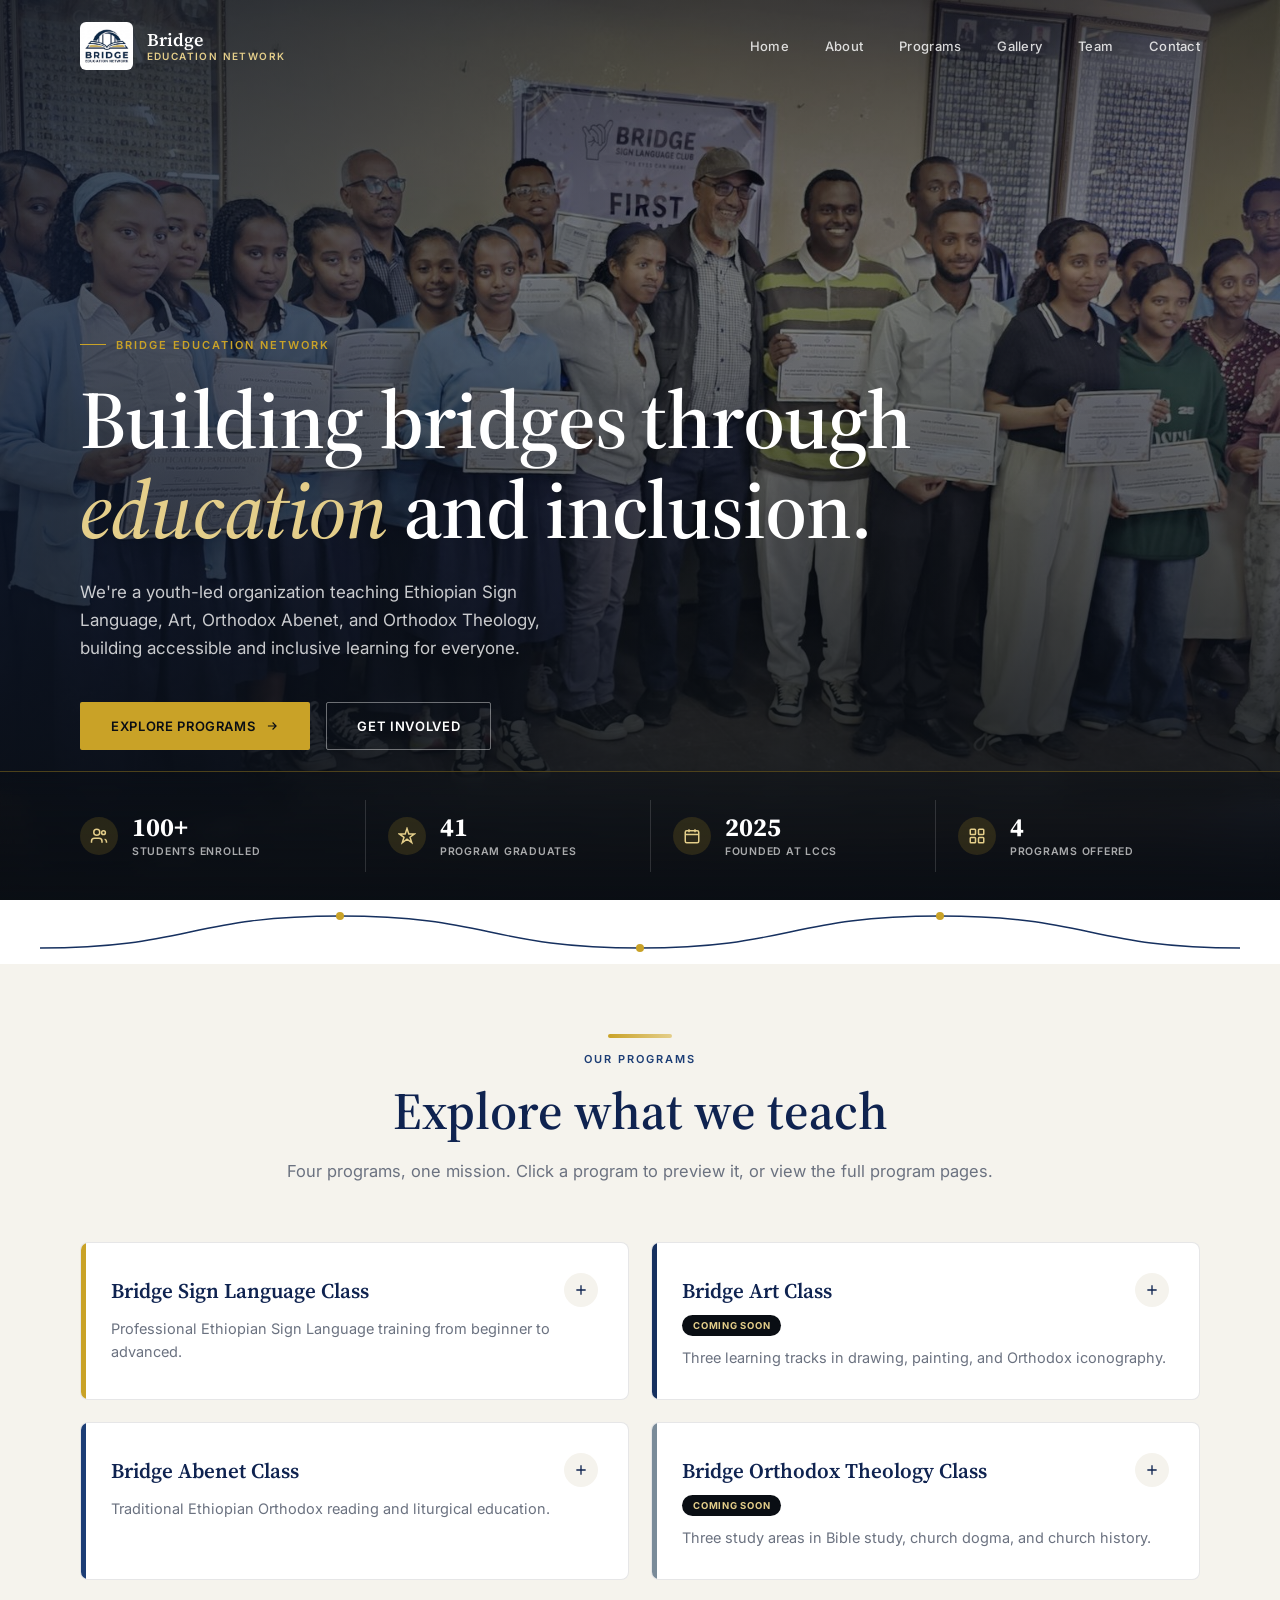
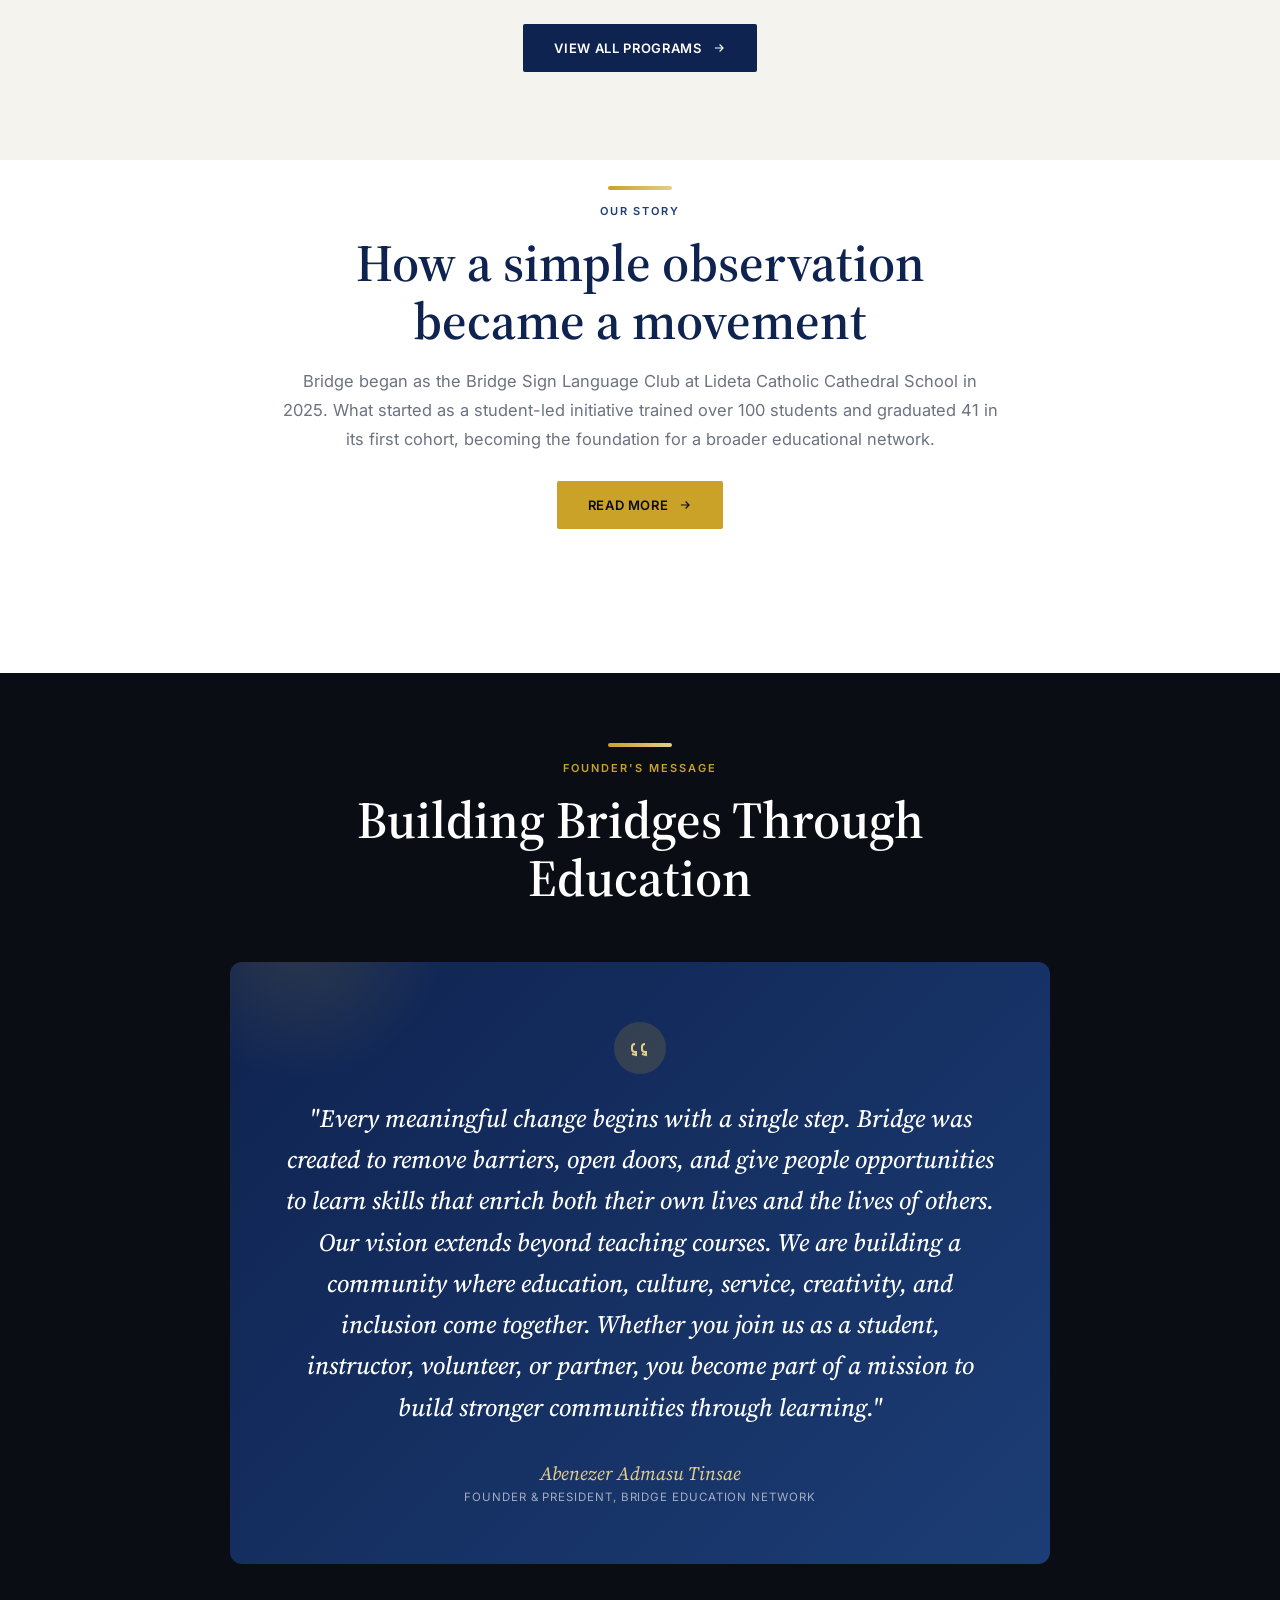
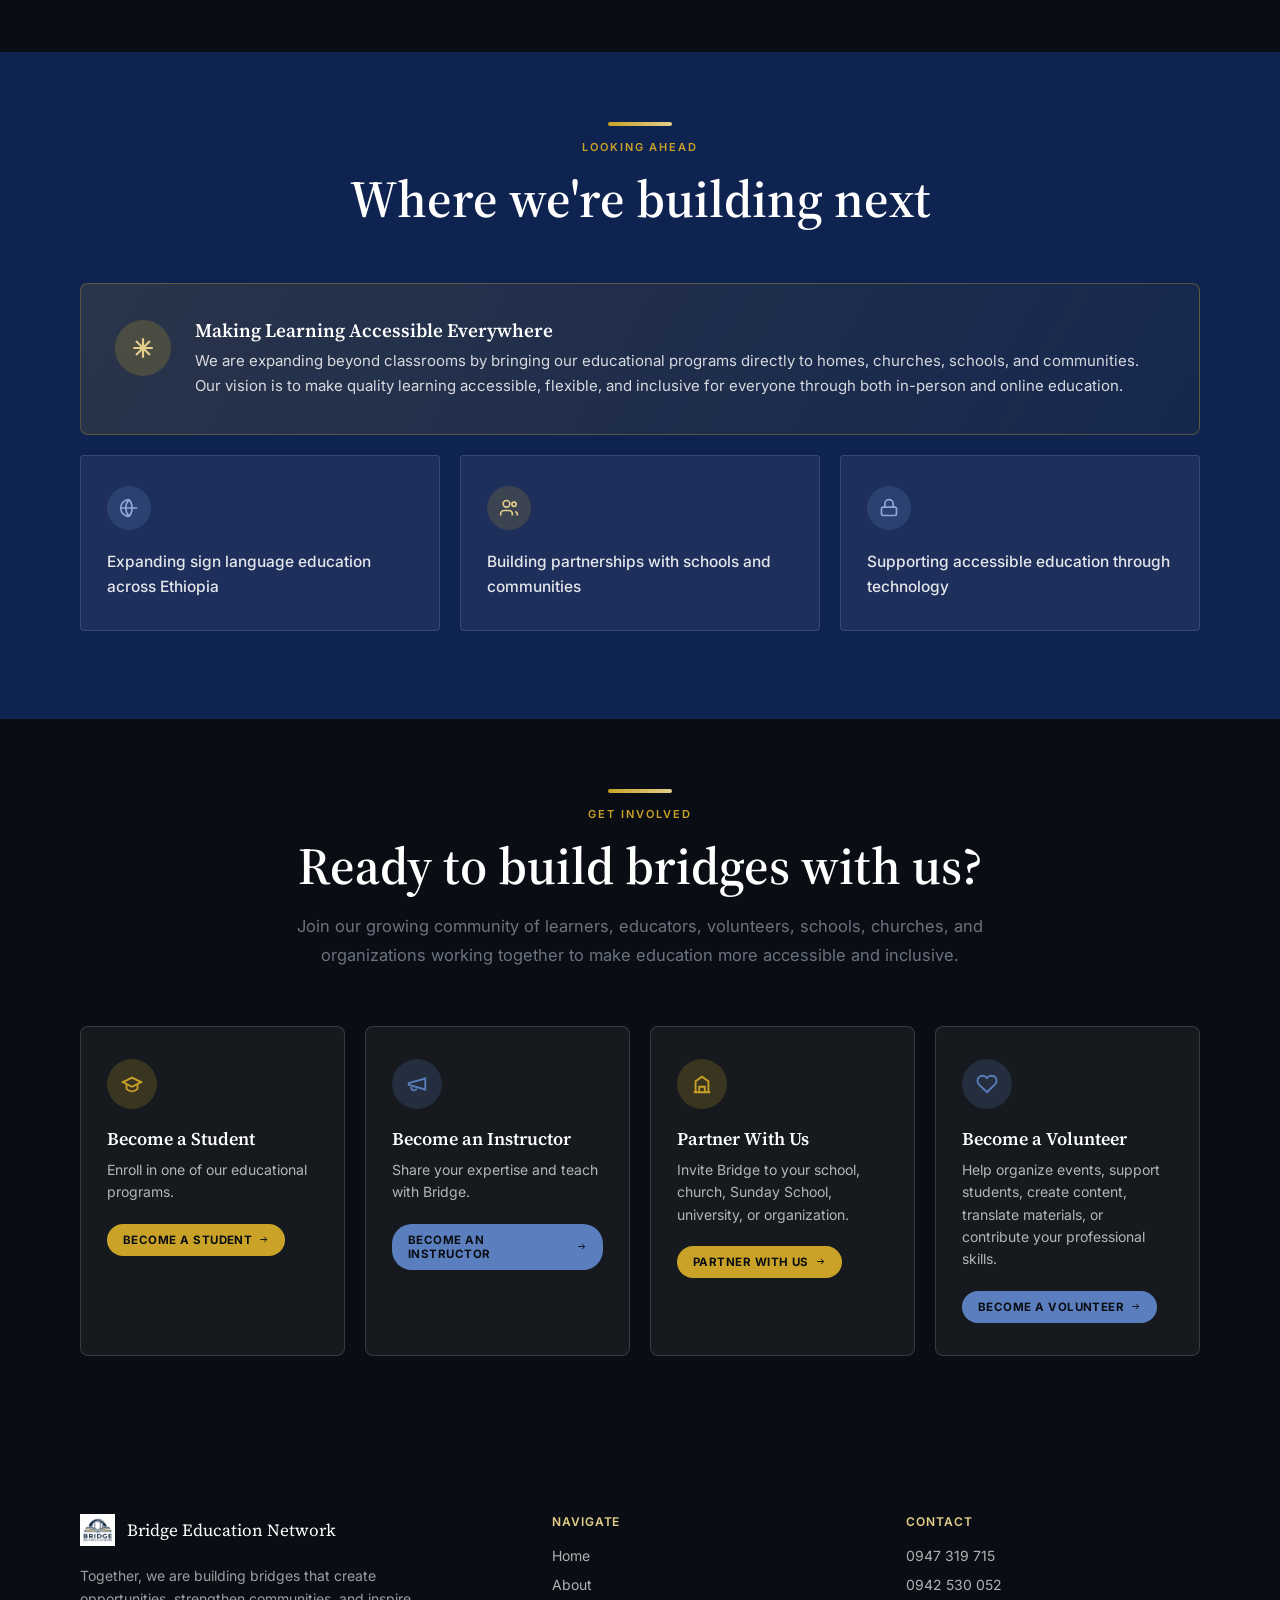
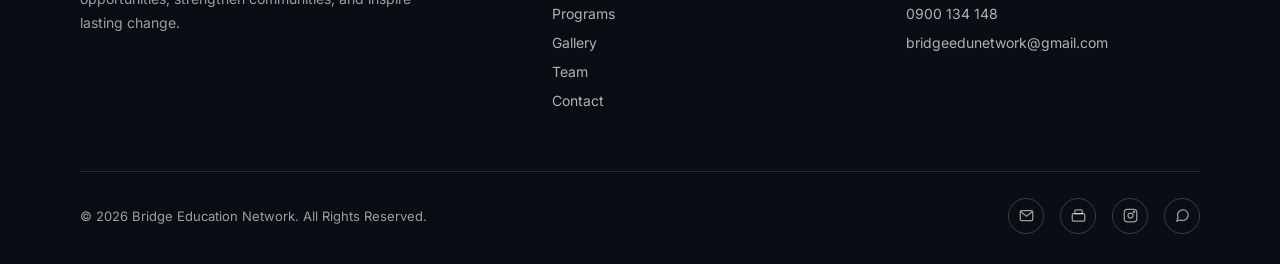
==== commit a2bb9f45: "Enhance footer with contact details and links Updated footer section to include additional contact i" ====
--- a/index.html
+++ b/index.html
@@ -317,7 +317,7 @@
 
 <footer>
   <div class="wrap">
-    <div class="footer-top" style="grid-template-columns:1.4fr 1fr;">
+    <div class="footer-top">
       <div>
         <div class="footer-brand">
           <img src="assets/logo.jpg" alt="Bridge logo" onerror="this.style.display='none'">
@@ -334,6 +334,13 @@
         <a href="team.html">Team</a>
         <a href="contact.html">Contact</a>
       </div>
+      <div class="footer-col">
+        <h5>Contact</h5>
+        <a href="tel:+251947319715">0947 319 715</a>
+        <a href="tel:+251942530052">0942 530 052</a>
+        <a href="tel:+251900134148">0900 134 148</a>
+        <a href="mailto:bridgeedunetwork@gmail.com">bridgeedunetwork@gmail.com</a>
+      </div>
     </div>
     <div class="footer-bottom">
       <span>© 2026 Bridge Education Network. All Rights Reserved.</span>
@@ -341,7 +348,7 @@
         <a href="mailto:bridgeedunetwork@gmail.com" aria-label="Email"><svg viewBox="0 0 24 24" fill="none" stroke="currentColor" stroke-width="2" aria-hidden="true"><rect x="2" y="4" width="20" height="16" rx="2"/><path d="M3 6l9 7 9-7"/></svg></a>
         <a href="https://www.linkedin.com/in/bridge-education-network-707793424/" target="_blank" rel="noopener" aria-label="LinkedIn"><svg viewBox="0 0 24 24" fill="none" stroke="currentColor" stroke-width="2" aria-hidden="true"><rect x="2" y="9" width="20" height="12" rx="2"/><path d="M16 3H8a2 2 0 00-2 2v4h12V5a2 2 0 00-2-2z"/></svg></a>
         <a href="https://www.instagram.com/bridge_education_network/" target="_blank" rel="noopener" aria-label="Instagram"><svg viewBox="0 0 24 24" fill="none" stroke="currentColor" stroke-width="2" aria-hidden="true"><rect x="2" y="2" width="20" height="20" rx="5"/><circle cx="12" cy="12" r="4"/><circle cx="17.5" cy="6.5" r="1"/></svg></a>
-        <a href="https://wa.me/bridgeeducationnetwork" target="_blank" rel="noopener" aria-label="WhatsApp"><svg viewBox="0 0 24 24" fill="none" stroke="currentColor" stroke-width="2" aria-hidden="true"><path d="M21 11.5a8.38 8.38 0 01-.9 3.8 8.5 8.5 0 01-7.6 4.7 8.38 8.38 0 01-3.8-.9L3 21l1.9-5.7a8.38 8.38 0 01-.9-3.8 8.5 8.5 0 014.7-7.6 8.38 8.38 0 013.8-.9h.5a8.48 8.48 0 018 8v.5z"/></svg></a>
+        <a href="https://wa.me/251947319715" target="_blank" rel="noopener" aria-label="WhatsApp"><svg viewBox="0 0 24 24" fill="none" stroke="currentColor" stroke-width="2" aria-hidden="true"><path d="M21 11.5a8.38 8.38 0 01-.9 3.8 8.5 8.5 0 01-7.6 4.7 8.38 8.38 0 01-3.8-.9L3 21l1.9-5.7a8.38 8.38 0 01-.9-3.8 8.5 8.5 0 014.7-7.6 8.38 8.38 0 013.8-.9h.5a8.48 8.48 0 018 8v.5z"/></svg></a>
       </div>
     </div>
   </div>
--- a/assets/style.css
+++ b/assets/style.css
@@ -100,7 +100,11 @@
   }
   .hero-bg{
     position:absolute;inset:0;
-    background:url('hero-group.jpg') center 18%/cover no-repeat;
+    background-image:url('hero-group.jpg');
+    background-repeat:no-repeat;
+    background-position:center 18%;
+    background-size:cover;
+    background-color:var(--ink);
     filter:saturate(0.85) contrast(1.05);
   }
   .hero-scrim{
@@ -619,7 +623,31 @@
     .menu-btn{display:block;}
     .brand img{height:38px;}
     .brand span{font-size:16px;}
-    .hero-content{padding:0 24px 210px;}
+
+    /* ---- Mobile hero: stacked layout instead of cropped background overlay ---- */
+    .hero{
+      height:auto;min-height:0;
+      display:flex;flex-direction:column;align-items:stretch;
+    }
+    .hero-content{
+      order:1;position:relative;z-index:2;
+      padding:128px 24px 40px;
+      background:linear-gradient(165deg, var(--ink) 0%, var(--navy) 100%);
+    }
+    .hero-scrim{display:none;}
+    .hero-bg{
+      order:2;position:relative;inset:auto;
+      width:100%;aspect-ratio:4/3;
+      background-position:center 20%;
+    }
+    .hero-bg::after{
+      content:'';position:absolute;inset:0;
+      background:linear-gradient(180deg, rgba(10,14,20,0) 55%, rgba(10,14,20,0.55) 100%);
+    }
+    .hero-stats{
+      order:3;position:relative;bottom:auto;left:auto;width:auto;z-index:2;
+      background:var(--ink);backdrop-filter:none;border-top:1px solid rgba(201,162,39,0.35);
+    }
     .section{padding:80px 0;}
     .story-block{grid-template-columns:1fr;gap:14px;}
     .team-card{grid-template-columns:1fr;}
@@ -1034,6 +1062,35 @@
   }
   .detail-section.alt .methods-note{background:var(--white);}
 
+  /* ---------- PROGRAM FEES ---------- */
+  .fee-panel{
+    background:var(--parchment);border:1px solid var(--line-dark);border-radius:10px;
+    padding:30px 32px;margin-top:24px;
+  }
+  .fee-panel-eyebrow{font-size:11px;letter-spacing:.08em;text-transform:uppercase;color:var(--gold);font-weight:700;}
+  .fee-panel-head h3{font-size:19px;color:var(--navy);margin-top:8px;}
+  .fee-grid{display:grid;grid-template-columns:repeat(auto-fit, minmax(210px, 1fr));gap:14px;margin-top:20px;}
+  .fee-card{
+    background:var(--white);border:1px solid var(--line-dark);border-radius:8px;
+    padding:18px 20px;box-shadow:0 4px 14px rgba(15,35,80,0.05);
+  }
+  .fee-card.fee-card-app{border-color:var(--gold);background:linear-gradient(160deg, rgba(201,162,39,0.09), var(--white) 65%);}
+  .fee-card-label{font-size:11px;letter-spacing:.05em;text-transform:uppercase;color:var(--gray);font-weight:700;}
+  .fee-card-amount{font-family:var(--serif);font-size:24px;color:var(--navy);font-weight:700;margin-top:8px;line-height:1.2;}
+  .fee-card-amount span{font-family:var(--sans);font-size:12px;font-weight:600;color:var(--gray);margin-left:3px;}
+  .fee-card-note{font-size:12px;line-height:1.55;color:#5c626e;margin-top:9px;}
+  .fee-notice{
+    display:flex;gap:14px;align-items:flex-start;margin-top:20px;
+    background:rgba(201,162,39,0.08);border:1px solid rgba(201,162,39,0.35);border-left:4px solid var(--gold);
+    border-radius:6px;padding:18px 20px;
+  }
+  .fee-notice svg{width:20px;height:20px;color:var(--gold);flex-shrink:0;margin-top:2px;}
+  .fee-notice h6{font-size:12.5px;color:var(--navy);font-weight:700;text-transform:uppercase;letter-spacing:.03em;margin-bottom:6px;}
+  .fee-notice p{font-size:13.5px;line-height:1.65;color:#4a505c;}
+  @media (max-width:480px){
+    .fee-panel{padding:24px 20px;}
+  }
+
   @media (max-width:980px){
     .enroll-steps{grid-template-columns:repeat(3,1fr);row-gap:36px;}
     .enroll-steps::before{display:none;}
@@ -1042,7 +1099,7 @@
   @media (max-width:768px){
     .enroll-steps{grid-template-columns:1fr 1fr;}
     .program-nav-cards{grid-template-columns:1fr;padding:0 20px;}
-    .program-nav-wrap{padding:14px 0;}
+    .program-nav-wrap{padding:14px 0;position:static;}
   }
 
   .glass-section{
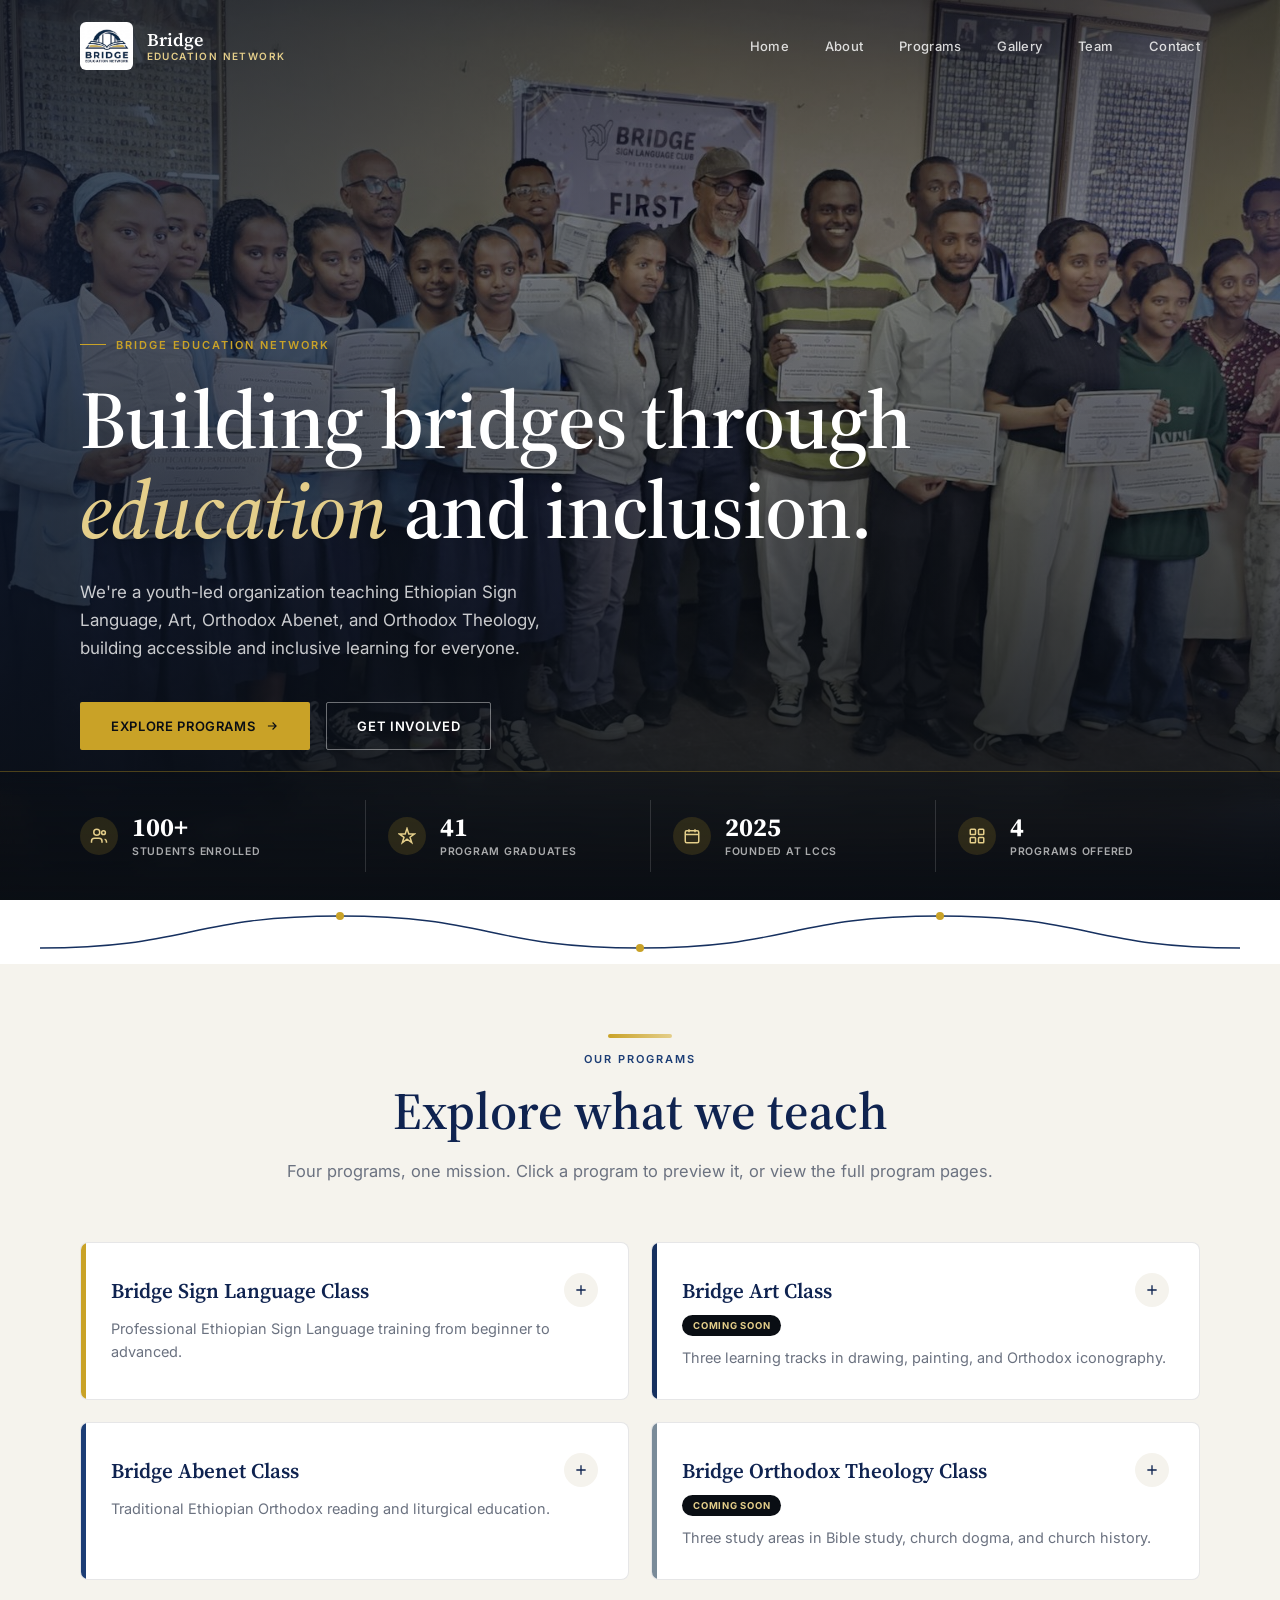
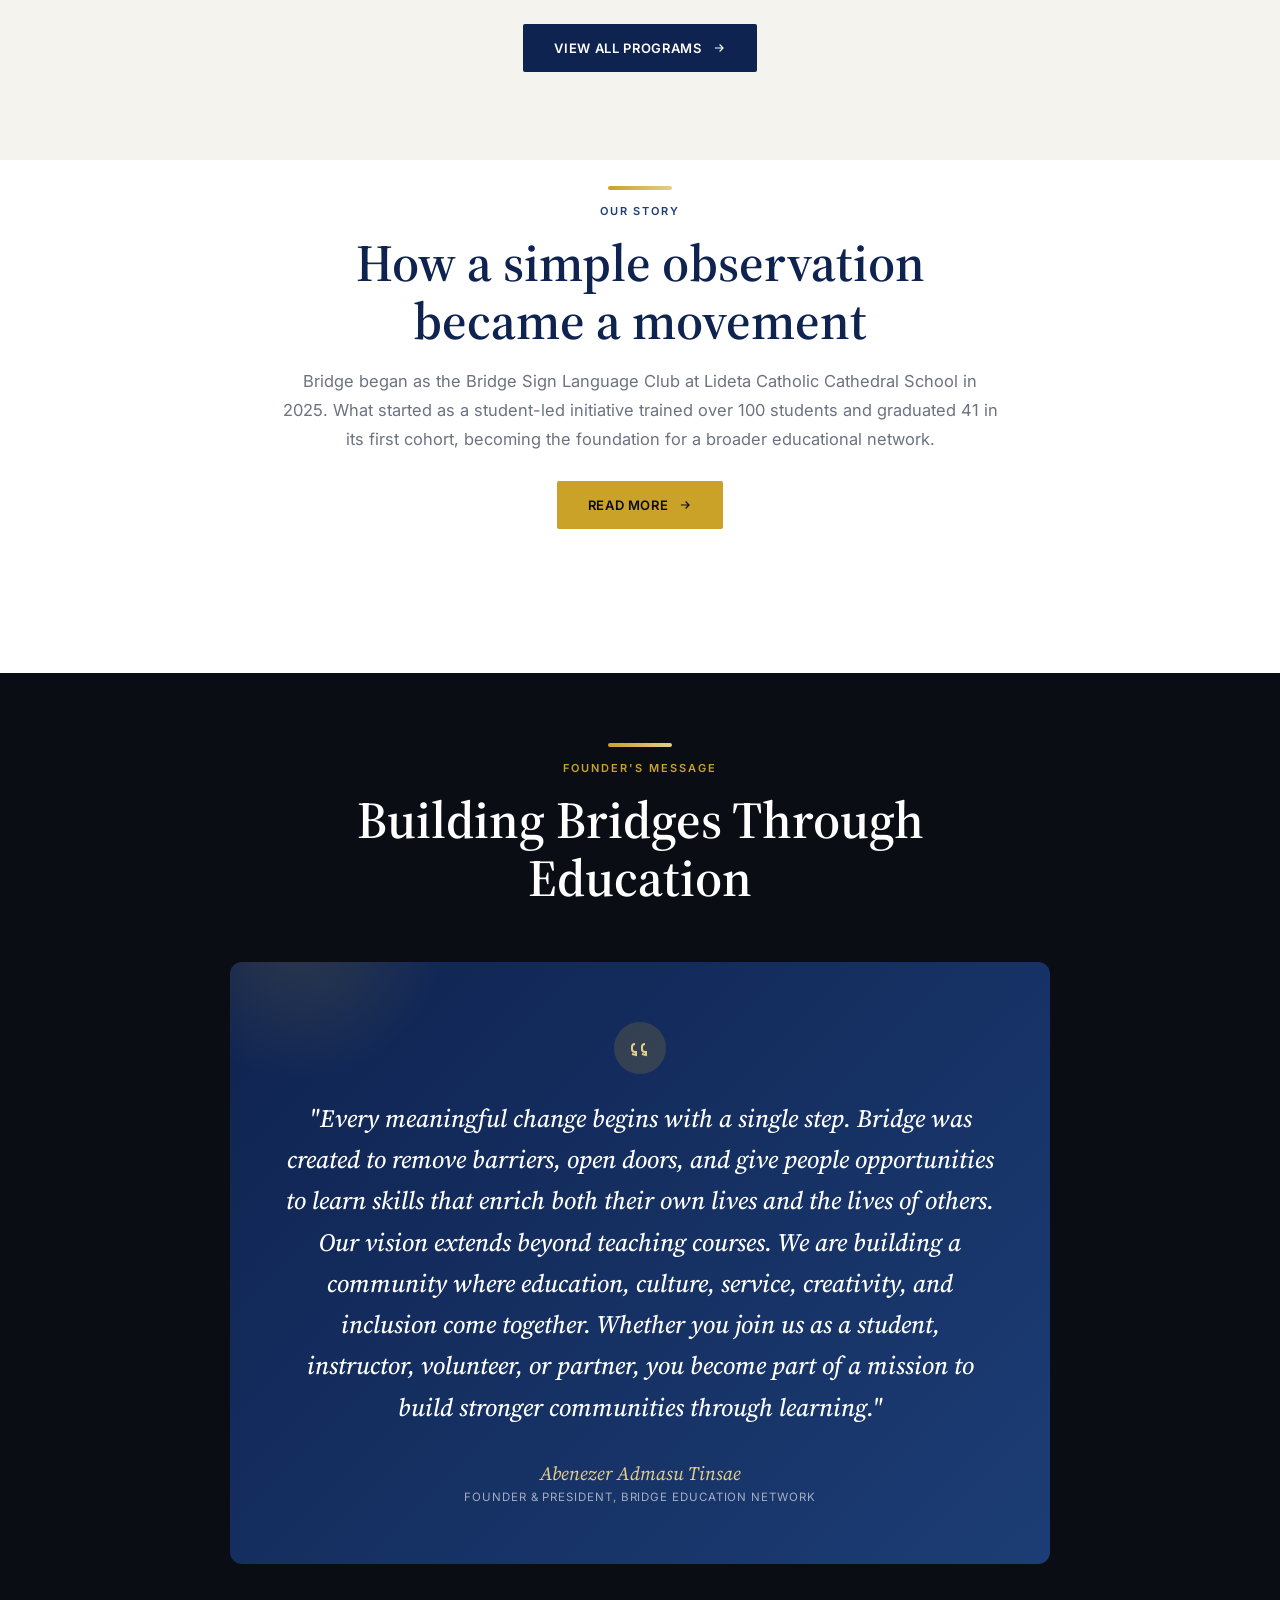
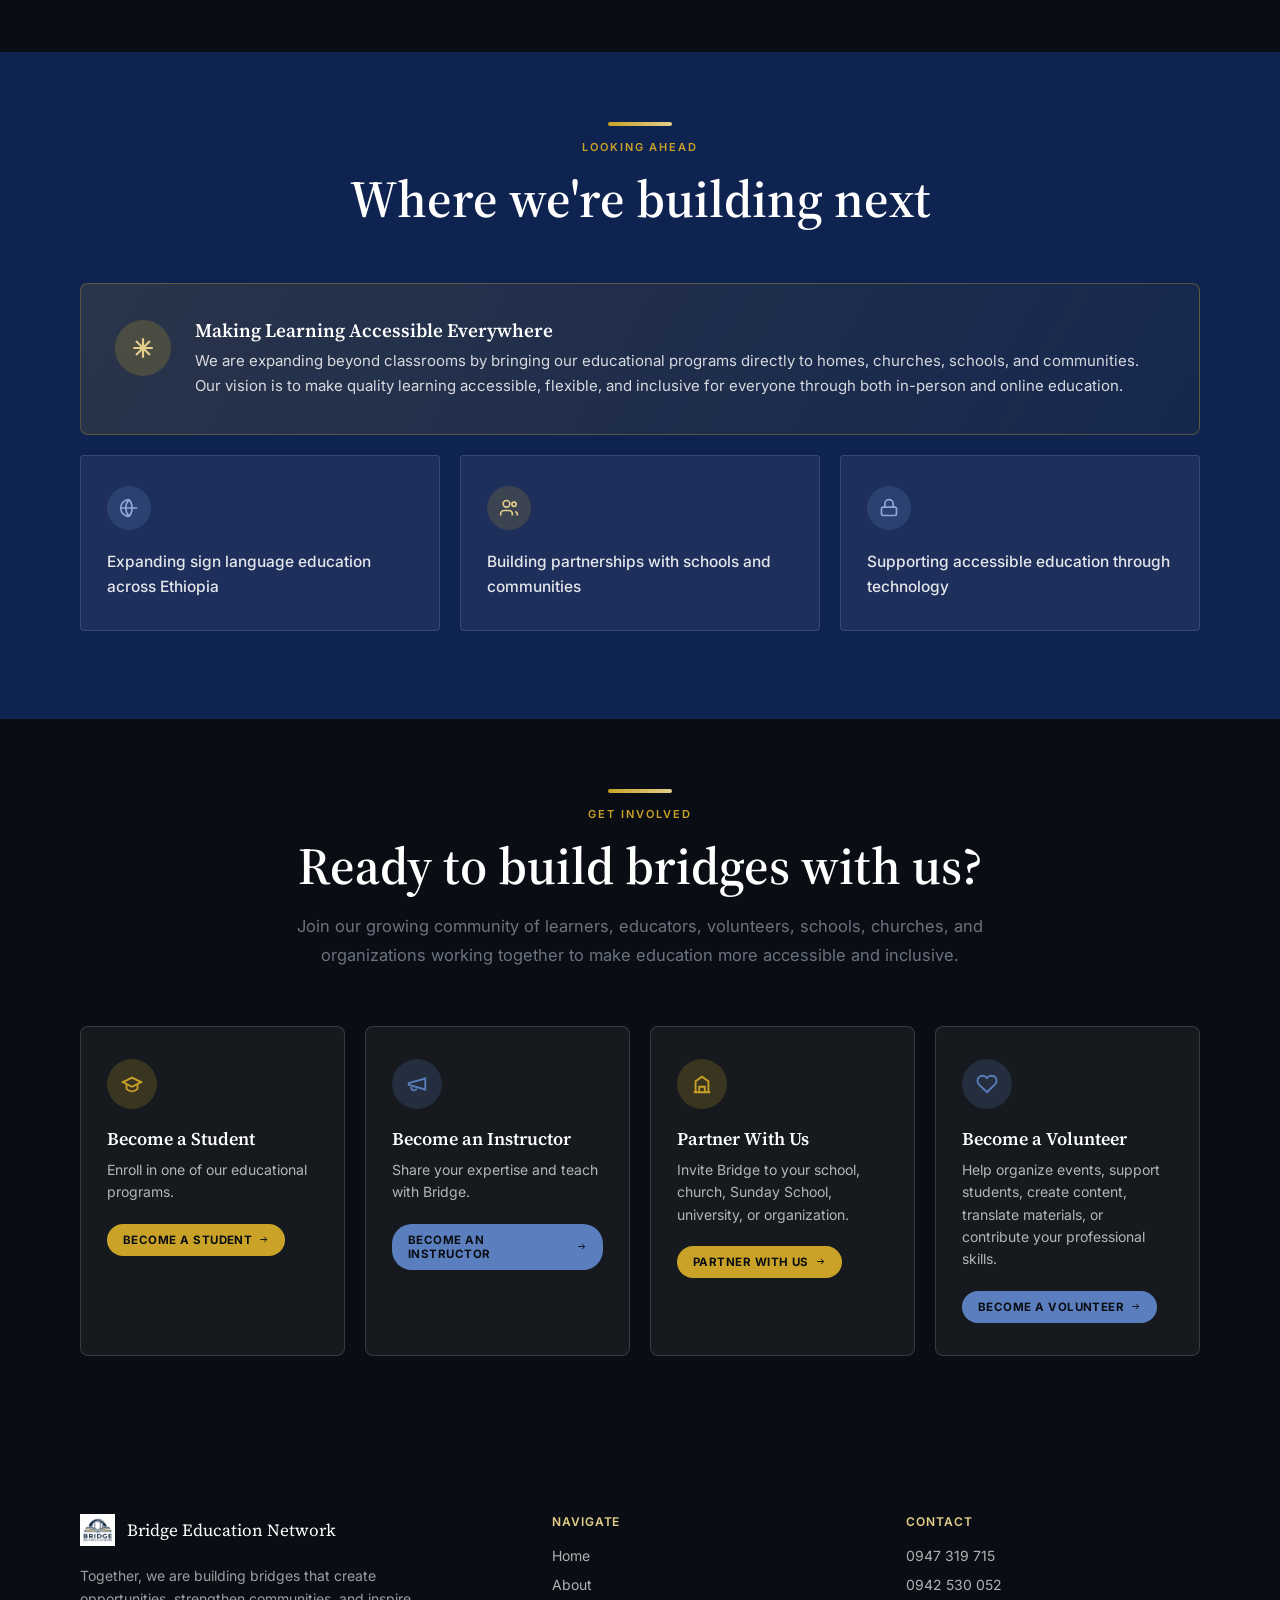
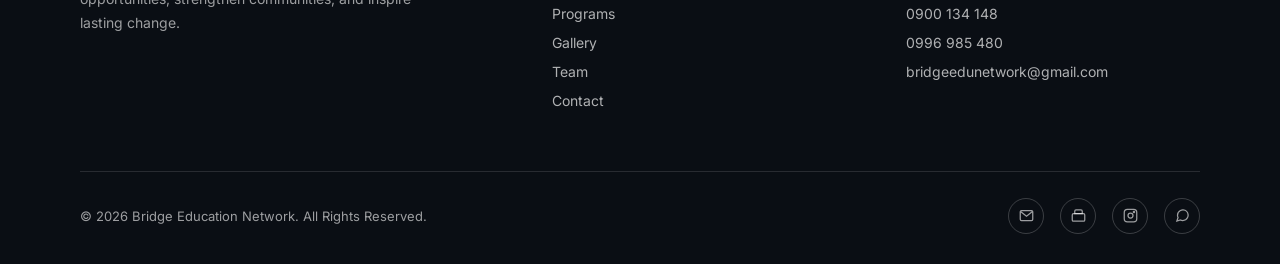
==== commit 97327052: "Add new contact phone number to index.html" ====
--- a/index.html
+++ b/index.html
@@ -339,6 +339,7 @@
         <a href="tel:+251947319715">0947 319 715</a>
         <a href="tel:+251942530052">0942 530 052</a>
         <a href="tel:+251900134148">0900 134 148</a>
+        <a href="tel:+251996985480">0996 985 480</a>
         <a href="mailto:bridgeedunetwork@gmail.com">bridgeedunetwork@gmail.com</a>
       </div>
     </div>
@@ -437,4 +438,3 @@
 </script>
 
 </body>
-</html>
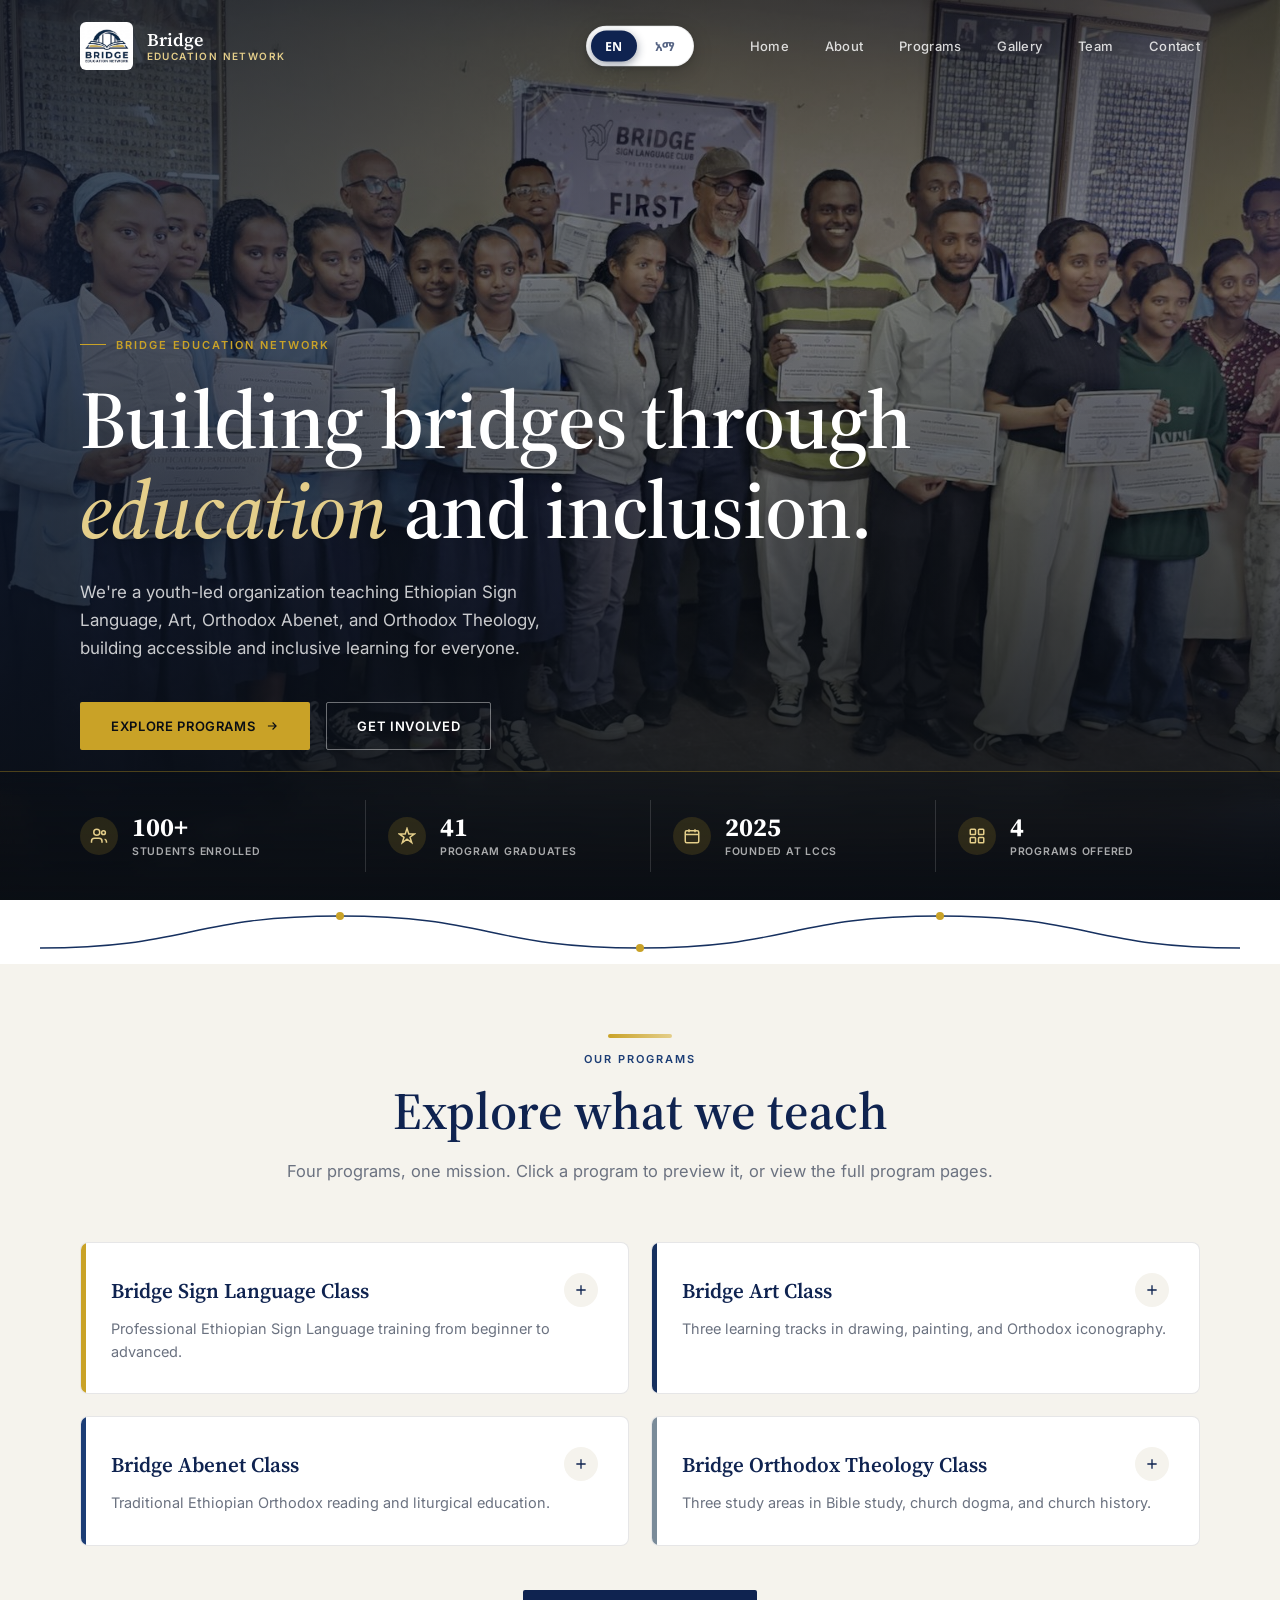
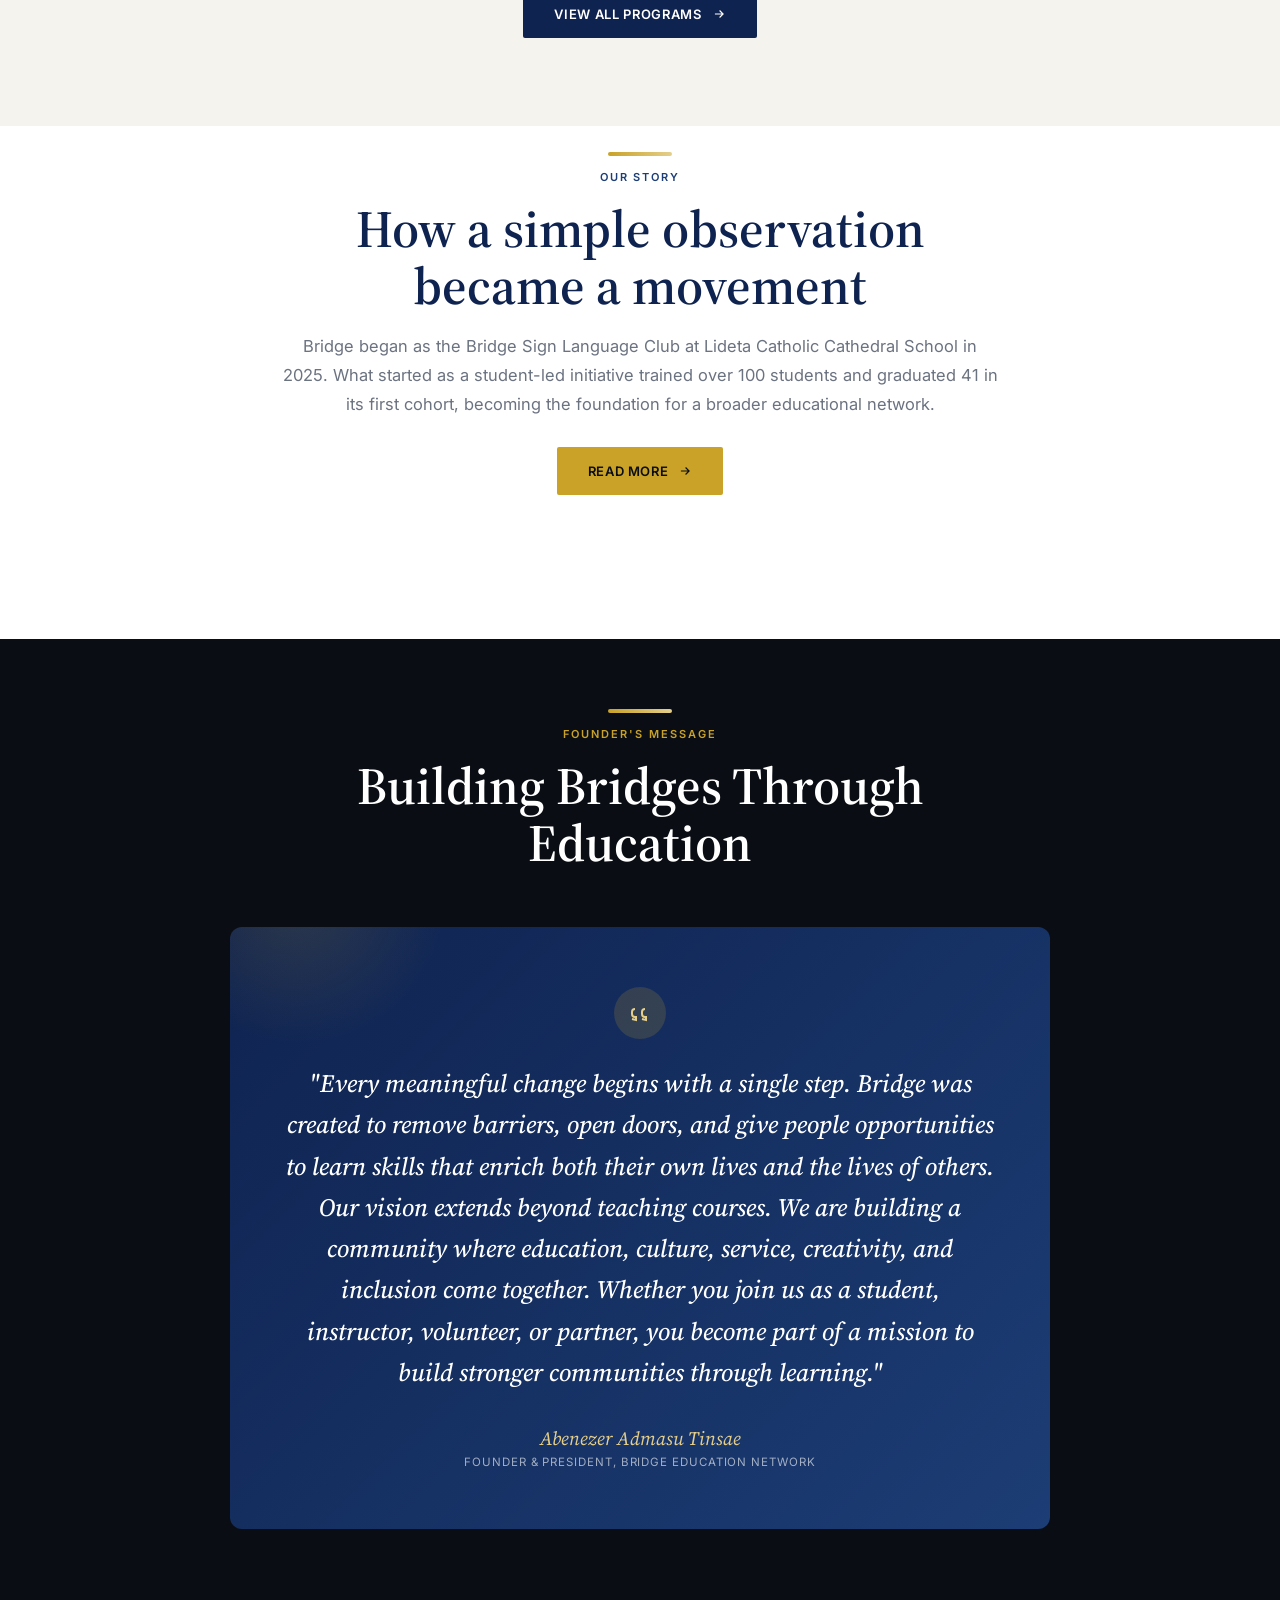
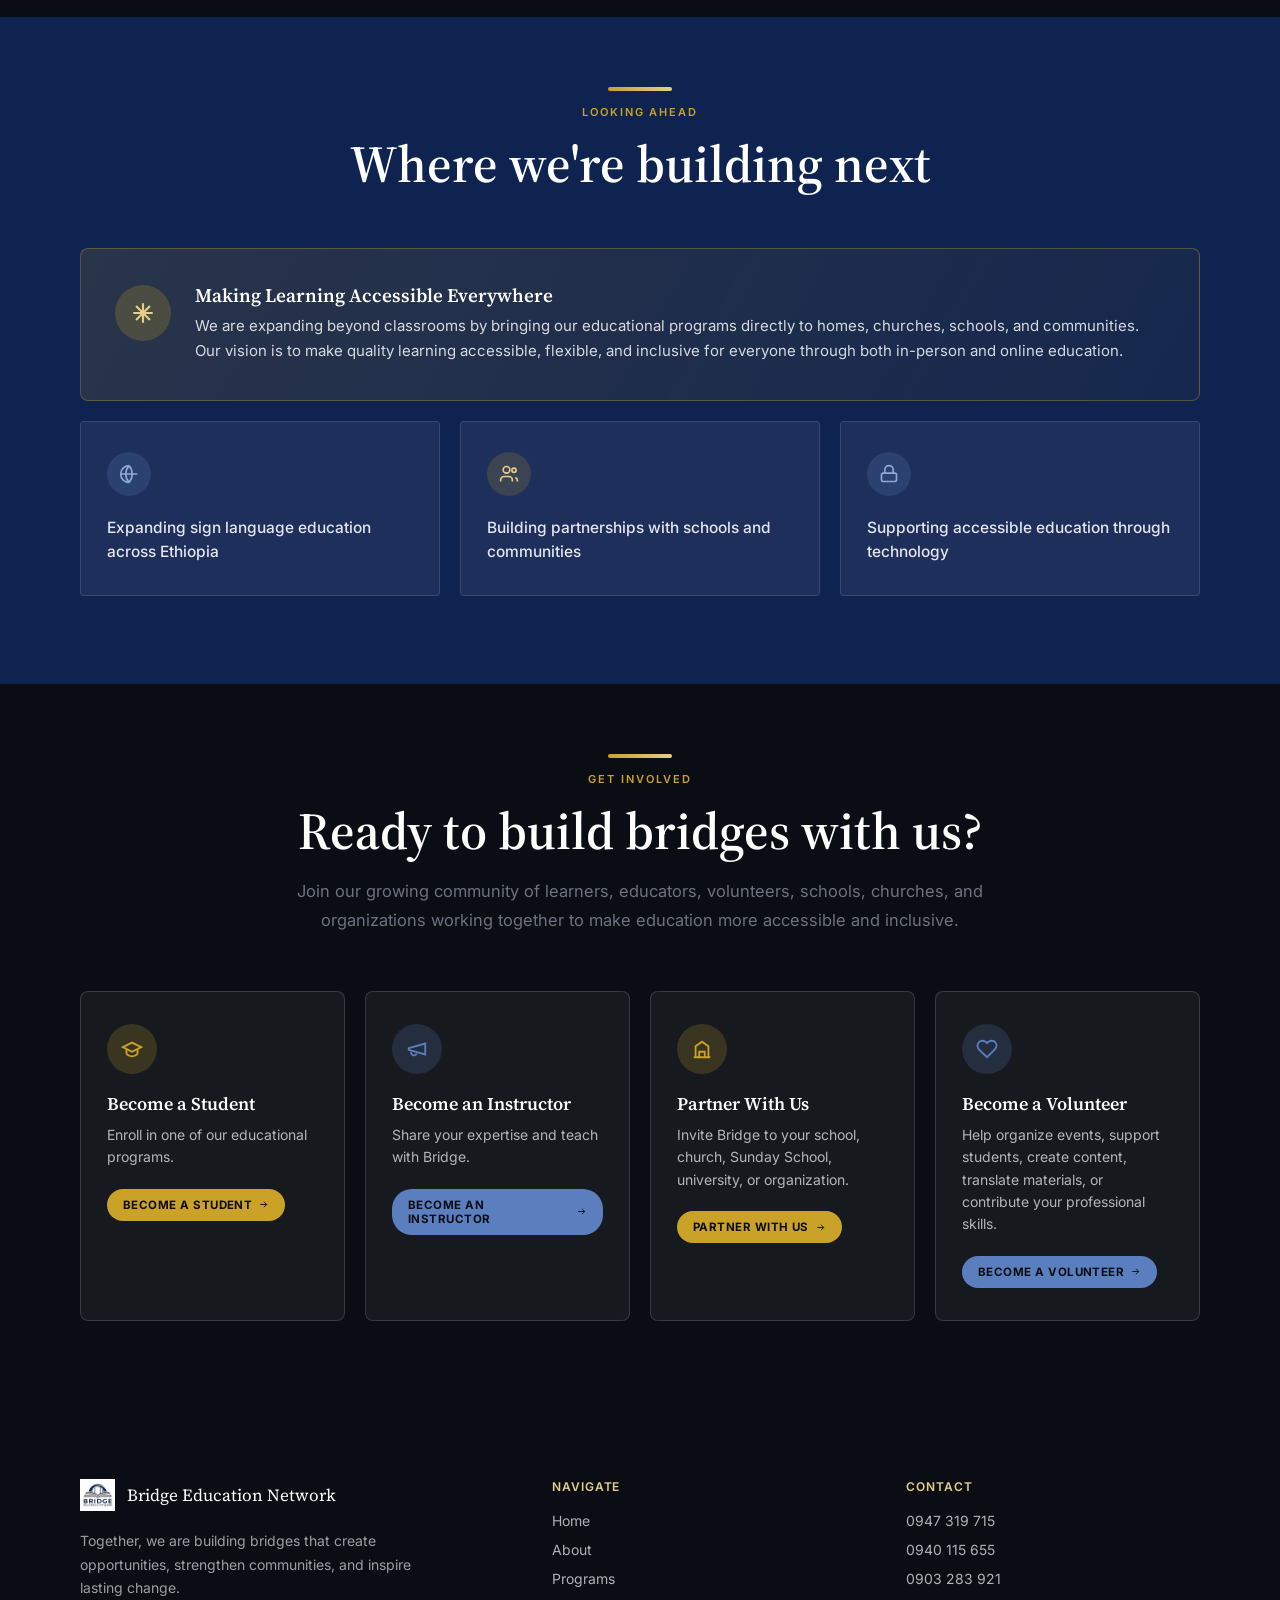
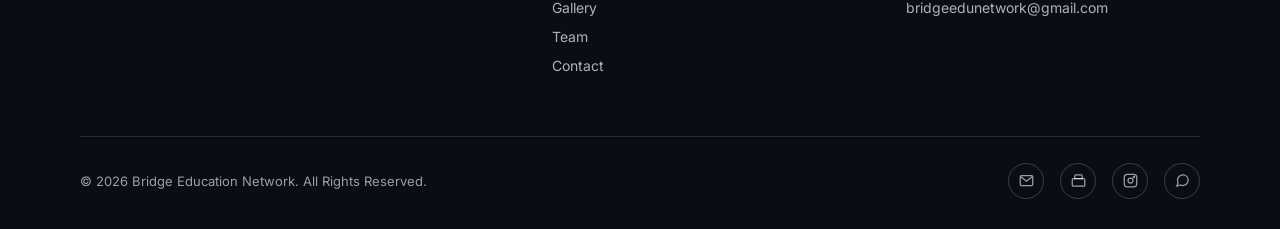
==== commit a919fc55: "Enhance index.html with language switch and updates Added language switcher and updated application " ====
--- a/index.html
+++ b/index.html
@@ -13,8 +13,63 @@
 <link rel="icon" type="image/jpeg" href="assets/logo.jpg">
 <link rel="preconnect" href="https://fonts.googleapis.com">
 <link rel="preconnect" href="https://fonts.gstatic.com" crossorigin>
-<link href="https://fonts.googleapis.com/css2?family=Source+Serif+4:opsz,wght@8..60,400;8..60,500;8..60,600;8..60,700&family=Inter:wght@400;500;600;700&display=swap" rel="stylesheet">
+<link href="https://fonts.googleapis.com/css2?family=Source+Serif+4:opsz,wght@8..60,400;8..60,500;8..60,600;8..60,700&family=Inter:wght@400;500;600;700&family=Noto+Sans+Ethiopic:wght@600;700&display=swap" rel="stylesheet">
 <link rel="stylesheet" href="assets/style.css">
+<style>
+  header#siteHeader nav{ position:relative; }
+  .lang-switch{
+    display:flex;
+    align-items:center;
+    gap:4px;
+    padding:4px;
+    position:absolute;
+    left:50%;
+    top:50%;
+    transform:translate(-50%,-50%);
+    background:#ffffff;
+    border:1px solid rgba(17,27,48,0.08);
+    border-radius:999px;
+    font-family:'Inter',sans-serif;
+    box-shadow:0 6px 20px rgba(0,0,0,0.18), 0 2px 6px rgba(0,0,0,0.10);
+  }
+  header#siteHeader.scrolled .lang-switch{
+    background:#ffffff;
+    border-color:rgba(17,27,48,0.10);
+    box-shadow:0 4px 14px rgba(17,27,48,0.14), 0 1px 4px rgba(17,27,48,0.08);
+  }
+  .lang-switch .lang-opt{
+    display:inline-flex;
+    align-items:center;
+    justify-content:center;
+    min-width:40px;
+    padding:7px 14px;
+    font-size:12.5px;
+    font-weight:700;
+    font-family:'Noto Sans Ethiopic','Inter',sans-serif;
+    letter-spacing:.02em;
+    text-decoration:none;
+    border-radius:999px;
+    color:var(--navy, #16233f);
+    opacity:.7;
+    transition:opacity .2s ease, background .2s ease, color .2s ease, transform .15s ease, box-shadow .2s ease;
+  }
+  .lang-switch .lang-opt:hover{
+    opacity:1;
+    transform:translateY(-1px);
+    background:rgba(22,35,63,0.08);
+  }
+  .lang-switch .lang-opt.is-active{
+    opacity:1;
+    color:#fff;
+    background:var(--navy, #16233f);
+    box-shadow:0 3px 10px rgba(22,35,63,0.45);
+  }
+  .lang-switch .lang-opt.is-active:hover{ background:var(--navy, #16233f); }
+  @media (max-width:860px){
+    .lang-switch{ position:static; transform:none; margin-left:auto; order:2; }
+    .lang-switch .lang-opt{ padding:6px 11px; font-size:11.5px; min-width:34px; }
+  }
+</style>
 </head>
 <body>
 
@@ -29,6 +84,10 @@
         <small>Education Network</small>
       </div>
     </a>
+    <div class="lang-switch" role="group" aria-label="Language switch / ቋንቋ ይቀይሩ">
+      <a href="index.html" class="lang-opt is-active">EN</a>
+      <a href="index-am.html" class="lang-opt">አማ</a>
+    </div>
     <div class="nav-links" id="navLinks">
       <a href="index.html" onclick="closeMenu()">Home</a>
       <a href="about.html" onclick="closeMenu()">About</a>
@@ -116,10 +175,10 @@
             </ul>
             <h5>Applications Open — Cohort 1</h5>
             <ul>
-              <li>Beginner: Tue &amp; Sat, 3:00–4:00 PM or 7:00–8:00 PM — starts Aug 15, 2026</li>
-              <li>Intermediate: Tue &amp; Sat, 4:00–5:00 PM or 6:00–7:00 PM — starts Aug 15–18, 2026</li>
-            </ul>
-            <div class="countdown-row" data-countdown="2026-08-15T00:00:00+03:00" style="margin-top:14px;">
+              <li>Beginner: Friday &amp; Saturday, 5:45–6:45 PM (LT)</li>
+              <li>Starting September 18, 2026</li>
+            </ul>
+            <div class="countdown-row" data-countdown="2026-09-18T00:00:00+03:00" style="margin-top:14px;">
               <div class="countdown-unit"><div class="num cd-days">00</div><div class="lbl">Days</div></div>
               <div class="countdown-unit"><div class="num cd-hours">00</div><div class="lbl">Hours</div></div>
               <div class="countdown-unit"><div class="num cd-mins">00</div><div class="lbl">Minutes</div></div>
@@ -134,7 +193,7 @@
           <h3>Bridge Art Class</h3>
           <div class="summary-toggle"><svg viewBox="0 0 24 24" fill="none" stroke="currentColor" stroke-width="2" aria-hidden="true"><path d="M12 5v14M5 12h14"/></svg></div>
         </div>
-        <span class="coming-soon-badge" style="position:static;display:inline-block;margin-top:8px;">Coming Soon</span>
+       
         <p class="summary-desc">Three learning tracks in drawing, painting, and Orthodox iconography.</p>
         <div class="summary-body">
           <div class="summary-body-inner">
@@ -149,6 +208,18 @@
               <li>Home-to-Home Private (VIP)</li>
               <li>Schools and Organizations</li>
             </ul>
+            <h5>Applications Open</h5>
+            <ul>
+              <li>Pencil Drawing / Watercolor / Oil / Acrylic: Saturday, 4:00–5:00 PM (LT)</li>
+              <li>Orthodox Iconography: Sunday, 4:00–5:00 PM (LT)</li>
+              <li>Program starts: September 19, 2026</li>
+            </ul>
+            <div class="countdown-row" data-countdown="2026-09-19T00:00:00+03:00" style="margin-top:14px;">
+              <div class="countdown-unit"><div class="num cd-days">00</div><div class="lbl">Days</div></div>
+              <div class="countdown-unit"><div class="num cd-hours">00</div><div class="lbl">Hours</div></div>
+              <div class="countdown-unit"><div class="num cd-mins">00</div><div class="lbl">Minutes</div></div>
+              <div class="countdown-unit"><div class="num cd-secs">00</div><div class="lbl">Seconds</div></div>
+            </div>
             <a href="programs.html#art-school" class="summary-learnmore">Learn More <svg viewBox="0 0 24 24" fill="none" stroke="currentColor" stroke-width="2" aria-hidden="true"><path d="M5 12h14M13 6l6 6-6 6"/></svg></a>
           </div>
         </div>
@@ -173,11 +244,10 @@
             </ul>
             <h5>Applications Open</h5>
             <ul>
-              <li>Reading Division: Mon &amp; Fri, 3:00–4:00 PM</li>
-              <li>Melody Division: Mon &amp; Fri, 4:00–5:00 PM</li>
-              <li>Starting August 17, 2026</li>
-            </ul>
-            <div class="countdown-row" data-countdown="2026-08-17T00:00:00+03:00" style="margin-top:14px;">
+              <li>Abenet Group Class: Saturday &amp; Sunday, 6:00–7:00 PM (LT)</li>
+              <li>Starting September 15, 2026</li>
+            </ul>
+            <div class="countdown-row" data-countdown="2026-09-15T00:00:00+03:00" style="margin-top:14px;">
               <div class="countdown-unit"><div class="num cd-days">00</div><div class="lbl">Days</div></div>
               <div class="countdown-unit"><div class="num cd-hours">00</div><div class="lbl">Hours</div></div>
               <div class="countdown-unit"><div class="num cd-mins">00</div><div class="lbl">Minutes</div></div>
@@ -192,7 +262,7 @@
           <h3>Bridge Orthodox Theology Class</h3>
           <div class="summary-toggle"><svg viewBox="0 0 24 24" fill="none" stroke="currentColor" stroke-width="2" aria-hidden="true"><path d="M12 5v14M5 12h14"/></svg></div>
         </div>
-        <span class="coming-soon-badge" style="position:static;display:inline-block;margin-top:8px;">Coming Soon</span>
+   
         <p class="summary-desc">Three study areas in Bible study, church dogma, and church history.</p>
         <div class="summary-body">
           <div class="summary-body-inner">
@@ -206,6 +276,19 @@
               <li>Online Private (VIP)</li>
               <li>Home-to-Home Private (VIP)</li>
             </ul>
+            <h5>Applications Open</h5>
+            <ul>
+              <li>Church Dogma: Monday — starting September 14, 2026</li>
+              <li>Church History: Tuesday — starting September 15, 2026</li>
+              <li>Bible Study: Wednesday — starting September 16, 2026</li>
+              <li>All Theology classes: 7:30–8:30 PM (LT)</li>
+            </ul>
+            <div class="countdown-row" data-countdown="2026-09-14T00:00:00+03:00" style="margin-top:14px;">
+              <div class="countdown-unit"><div class="num cd-days">00</div><div class="lbl">Days</div></div>
+              <div class="countdown-unit"><div class="num cd-hours">00</div><div class="lbl">Hours</div></div>
+              <div class="countdown-unit"><div class="num cd-mins">00</div><div class="lbl">Minutes</div></div>
+              <div class="countdown-unit"><div class="num cd-secs">00</div><div class="lbl">Seconds</div></div>
+            </div>
             <a href="programs.html#theology" class="summary-learnmore">Learn More <svg viewBox="0 0 24 24" fill="none" stroke="currentColor" stroke-width="2" aria-hidden="true"><path d="M5 12h14M13 6l6 6-6 6"/></svg></a>
           </div>
         </div>
@@ -336,10 +419,9 @@
       </div>
       <div class="footer-col">
         <h5>Contact</h5>
-        <a href="tel:+251947319715">0947 319 715</a>
-        <a href="tel:+251942530052">0942 530 052</a>
-        <a href="tel:+251900134148">0900 134 148</a>
-        <a href="tel:+251996985480">0996 985 480</a>
+      <a href="tel:+251947319715">0947 319 715</a>
+        <a href="tel:+519940115655">0940 115 655</a>
+        <a href="tel:+251903283921">0903 283 921</a>
         <a href="mailto:bridgeedunetwork@gmail.com">bridgeedunetwork@gmail.com</a>
       </div>
     </div>
@@ -438,3 +520,4 @@
 </script>
 
 </body>
+</html>
